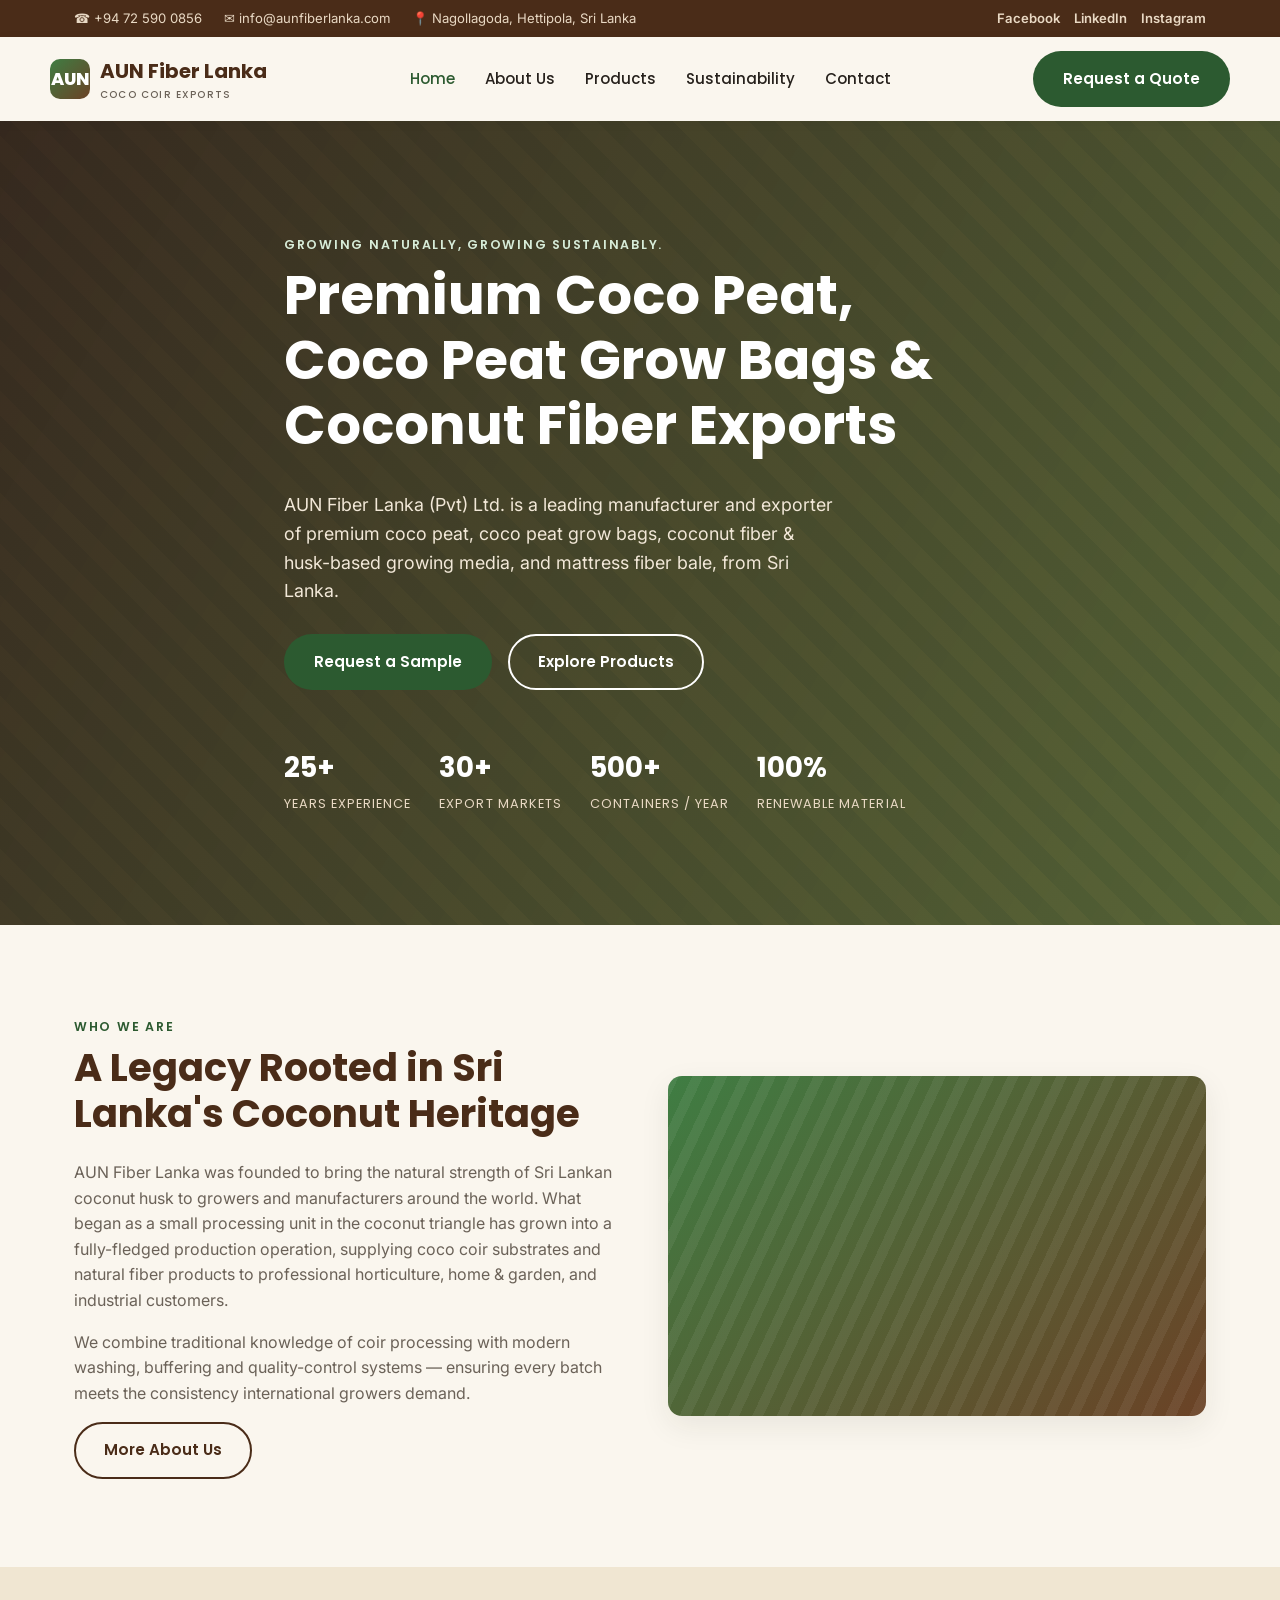
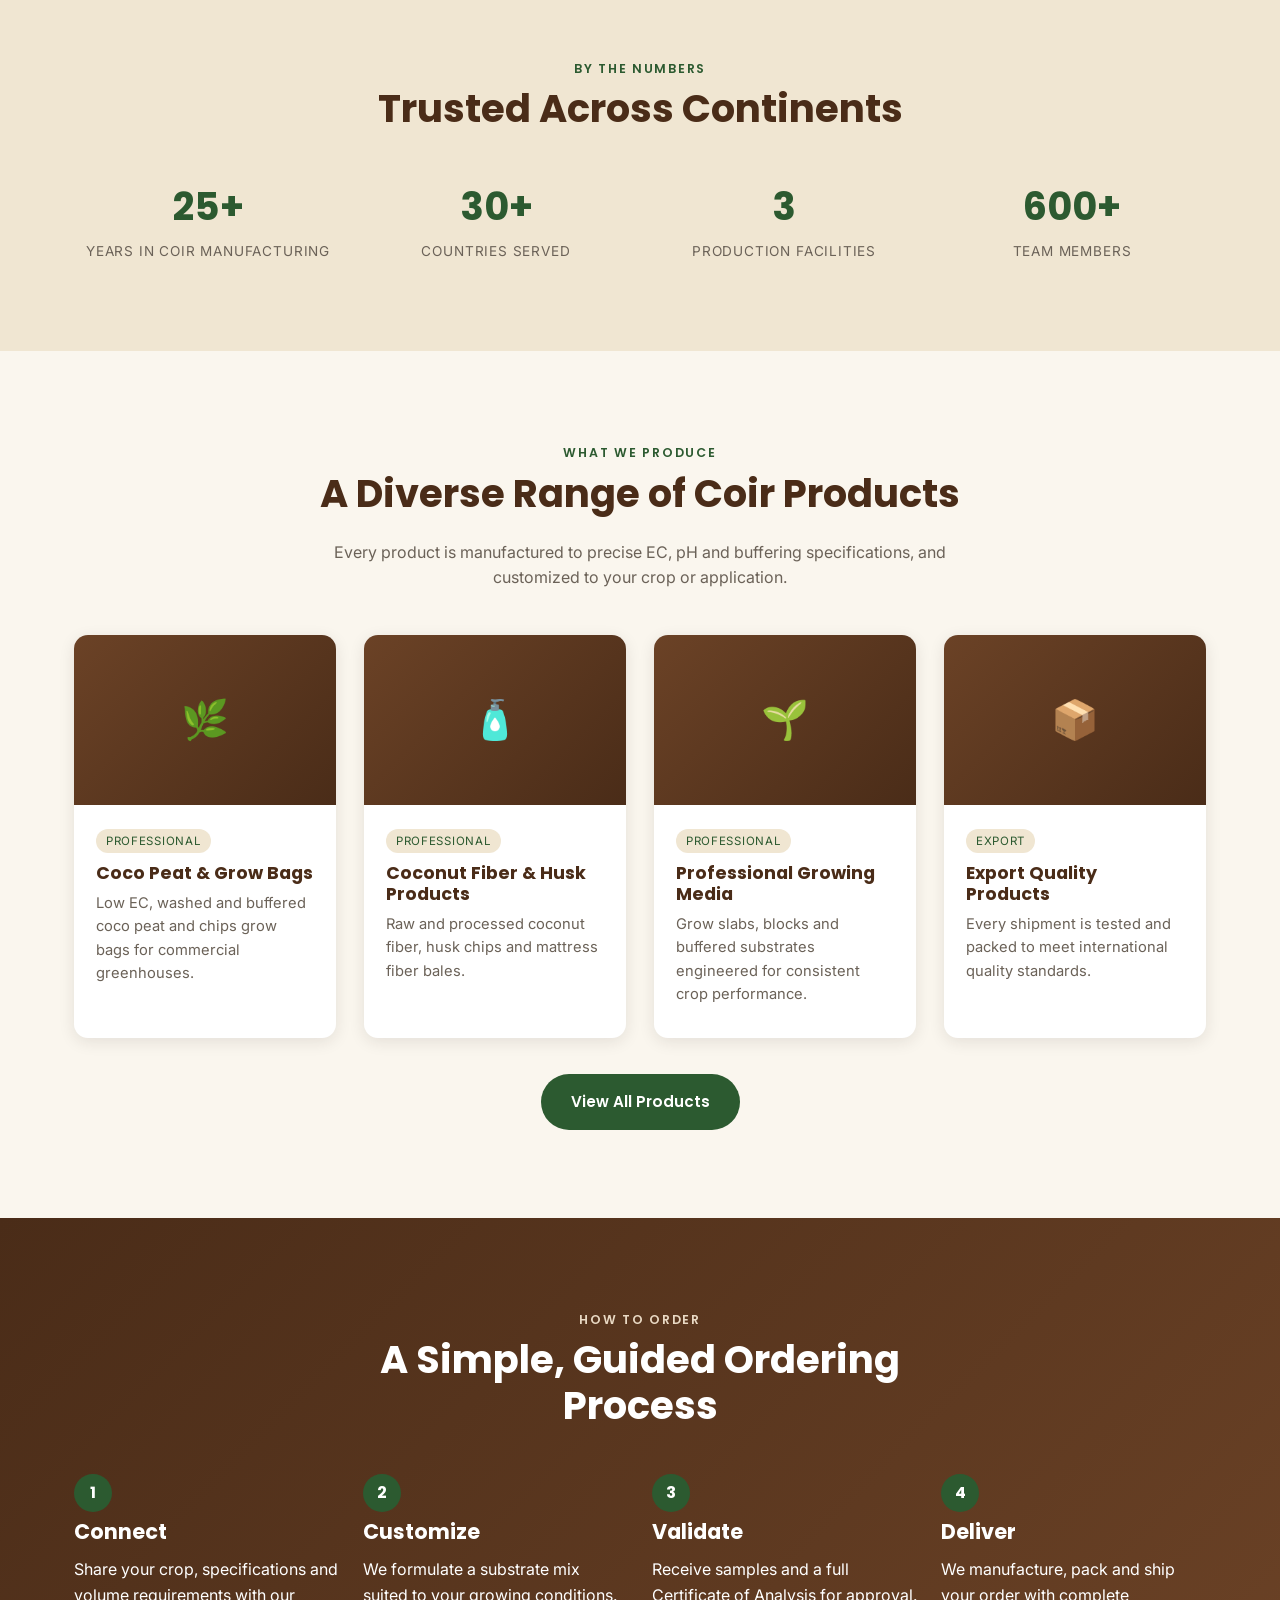
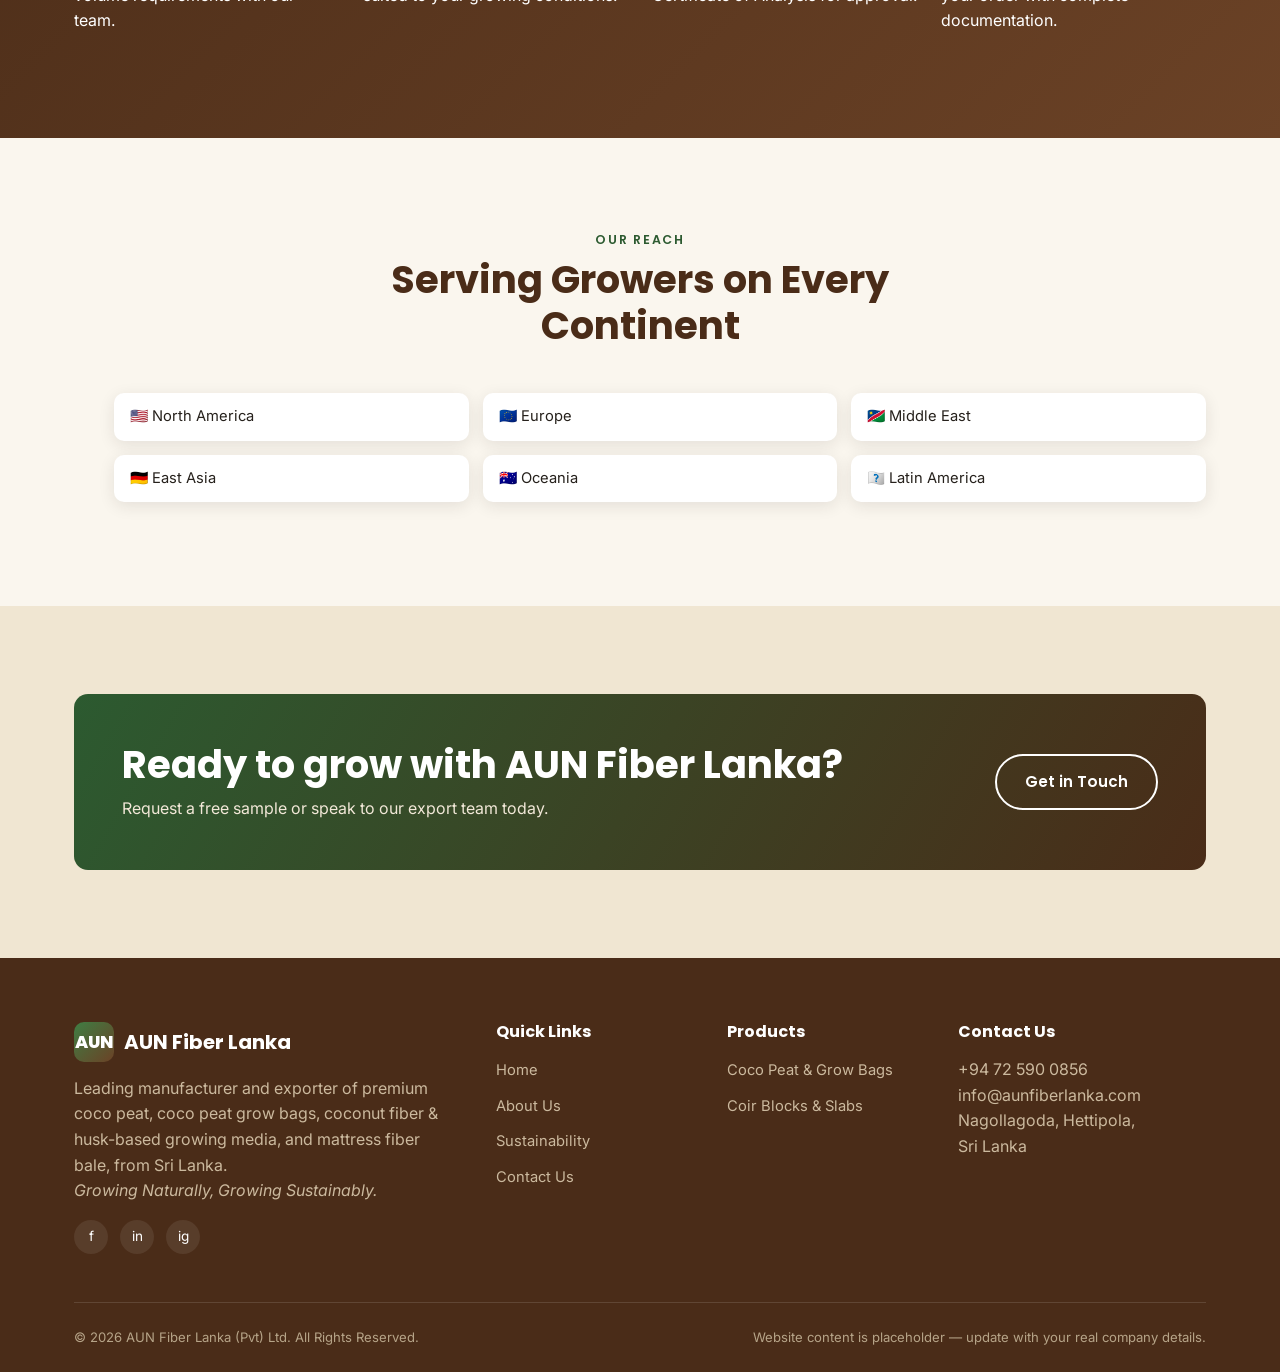
==== index.html @ ffc7bcdb "1st" ====
<!DOCTYPE html>
<html lang="en">
<head>
<meta charset="UTF-8">
<meta name="viewport" content="width=device-width, initial-scale=1.0">
<title>AUN Fiber Lanka | Sri Lanka's Coco Coir &amp; Fiber Exporter</title>
<meta name="description" content="AUN Fiber Lanka manufactures and exports premium coco coir substrates, coco peat, grow bags and coir fiber products from Sri Lanka's coconut triangle to growers worldwide.">
<link rel="preconnect" href="https://fonts.googleapis.com">
<link href="https://fonts.googleapis.com/css2?family=Poppins:wght@500;600;700;800&family=Inter:wght@400;500;600&display=swap" rel="stylesheet">
<link rel="stylesheet" href="css/style.css">
</head>
<body>

<div class="topbar">
  <div class="container">
    <div class="topbar-contacts">
      <span>&#9742; +94 72 590 0856</span>
      <span>&#9993; info@aunfiberlanka.com</span>
      <span>&#128205; Nagollagoda, Hettipola, Sri Lanka</span>
    </div>
    <div class="topbar-social">
      <a href="#">Facebook</a>
      <a href="#">LinkedIn</a>
      <a href="#">Instagram</a>
    </div>
  </div>
</div>

<header class="site-header">
  <div class="container nav">
    <a href="index.html" class="brand">
      <span class="brand-mark">AUN</span>
      <span>AUN Fiber Lanka<br><small>Coco Coir Exports</small></span>
    </a>
    <nav>
      <ul class="nav-links">
        <li><a href="index.html" class="active">Home</a></li>
        <li><a href="about.html">About Us</a></li>
        <li><a href="products.html">Products</a></li>
        <li><a href="sustainability.html">Sustainability</a></li>
        <li><a href="contact.html">Contact</a></li>
      </ul>
    </nav>
    <div class="nav-cta">
      <a href="contact.html" class="btn btn-primary">Request a Quote</a>
    </div>
    <button class="nav-toggle" aria-label="Toggle menu"><span></span><span></span><span></span></button>
  </div>
</header>

<section class="hero">
  <div class="container">
    <span class="eyebrow" style="color:#d7ecd8;">Growing Naturally, Growing Sustainably.</span>
    <h1>Premium Coco Peat, Coco Peat Grow Bags &amp; Coconut Fiber Exports</h1>
    <p class="lead">AUN Fiber Lanka (Pvt) Ltd. is a leading manufacturer and exporter of premium coco peat, coco peat grow bags, coconut fiber &amp; husk-based growing media, and mattress fiber bale, from Sri Lanka.</p>
    <div class="hero-actions">
      <a href="contact.html" class="btn btn-primary">Request a Sample</a>
      <a href="products.html" class="btn btn-outline">Explore Products</a>
    </div>
    <div class="hero-badges">
      <div class="hero-badge"><b>25+</b><span>Years Experience</span></div>
      <div class="hero-badge"><b>30+</b><span>Export Markets</span></div>
      <div class="hero-badge"><b>500+</b><span>Containers / Year</span></div>
      <div class="hero-badge"><b>100%</b><span>Renewable Material</span></div>
    </div>
  </div>
</section>

<section class="section">
  <div class="container split">
    <div>
      <span class="eyebrow">Who We Are</span>
      <h2>A Legacy Rooted in Sri Lanka's Coconut Heritage</h2>
      <p>AUN Fiber Lanka was founded to bring the natural strength of Sri Lankan coconut husk to growers and manufacturers around the world. What began as a small processing unit in the coconut triangle has grown into a fully-fledged production operation, supplying coco coir substrates and natural fiber products to professional horticulture, home &amp; garden, and industrial customers.</p>
      <p>We combine traditional knowledge of coir processing with modern washing, buffering and quality-control systems &mdash; ensuring every batch meets the consistency international growers demand.</p>
      <a href="about.html" class="btn btn-outline-dark">More About Us</a>
    </div>
    <div class="media-block" aria-hidden="true"></div>
  </div>
</section>

<section class="section section--sand">
  <div class="container">
    <div class="section-head center">
      <span class="eyebrow">By The Numbers</span>
      <h2>Trusted Across Continents</h2>
    </div>
    <div class="stat-strip">
      <div class="stat"><b>25+</b><span>Years in Coir Manufacturing</span></div>
      <div class="stat"><b>30+</b><span>Countries Served</span></div>
      <div class="stat"><b>3</b><span>Production Facilities</span></div>
      <div class="stat"><b>600+</b><span>Team Members</span></div>
    </div>
  </div>
</section>

<section class="section">
  <div class="container">
    <div class="section-head center">
      <span class="eyebrow">What We Produce</span>
      <h2>A Diverse Range of Coir Products</h2>
      <p>Every product is manufactured to precise EC, pH and buffering specifications, and customized to your crop or application.</p>
    </div>
    <div class="grid grid-4">
      <div class="product-card">
        <div class="product-thumb">&#127807;</div>
        <div class="body">
          <span class="tag">Professional</span>
          <h3>Coco Peat &amp; Grow Bags</h3>
          <p>Low EC, washed and buffered coco peat and chips grow bags for commercial greenhouses.</p>
        </div>
      </div>
      <div class="product-card">
        <div class="product-thumb">&#129524;</div>
        <div class="body">
          <span class="tag">Professional</span>
          <h3>Coconut Fiber &amp; Husk Products</h3>
          <p>Raw and processed coconut fiber, husk chips and mattress fiber bales.</p>
        </div>
      </div>
      <div class="product-card">
        <div class="product-thumb">&#127793;</div>
        <div class="body">
          <span class="tag">Professional</span>
          <h3>Professional Growing Media</h3>
          <p>Grow slabs, blocks and buffered substrates engineered for consistent crop performance.</p>
        </div>
      </div>
      <div class="product-card">
        <div class="product-thumb">&#128230;</div>
        <div class="body">
          <span class="tag">Export</span>
          <h3>Export Quality Products</h3>
          <p>Every shipment is tested and packed to meet international quality standards.</p>
        </div>
      </div>
    </div>
    <div style="text-align:center; margin-top:36px;">
      <a href="products.html" class="btn btn-primary">View All Products</a>
    </div>
  </div>
</section>

<section class="section section--dark">
  <div class="container">
    <div class="section-head center">
      <span class="eyebrow">How To Order</span>
      <h2>A Simple, Guided Ordering Process</h2>
    </div>
    <div class="steps">
      <div class="step">
        <h3>Connect</h3>
        <p>Share your crop, specifications and volume requirements with our team.</p>
      </div>
      <div class="step">
        <h3>Customize</h3>
        <p>We formulate a substrate mix suited to your growing conditions.</p>
      </div>
      <div class="step">
        <h3>Validate</h3>
        <p>Receive samples and a full Certificate of Analysis for approval.</p>
      </div>
      <div class="step">
        <h3>Deliver</h3>
        <p>We manufacture, pack and ship your order with complete documentation.</p>
      </div>
    </div>
  </div>
</section>

<section class="section">
  <div class="container">
    <div class="section-head center">
      <span class="eyebrow">Our Reach</span>
      <h2>Serving Growers on Every Continent</h2>
    </div>
    <ul class="map-list">
      <li>&#127482;&#127480; North America</li>
      <li>&#127466;&#127482; Europe</li>
      <li>&#127475;&#127462; Middle East</li>
      <li>&#127465;&#127466; East Asia</li>
      <li>&#127462;&#127482; Oceania</li>
      <li>&#127475;&#127469; Latin America</li>
    </ul>
  </div>
</section>

<section class="section section--sand">
  <div class="container">
    <div class="cta-band">
      <div>
        <h2>Ready to grow with AUN Fiber Lanka?</h2>
        <p>Request a free sample or speak to our export team today.</p>
      </div>
      <a href="contact.html" class="btn btn-outline">Get in Touch</a>
    </div>
  </div>
</section>

<footer class="site-footer">
  <div class="container">
    <div class="footer-grid">
      <div>
        <div class="brand" style="color:white; margin-bottom:14px;">
          <span class="brand-mark">AUN</span>
          <span>AUN Fiber Lanka</span>
        </div>
        <p>Leading manufacturer and exporter of premium coco peat, coco peat grow bags, coconut fiber &amp; husk-based growing media, and mattress fiber bale, from Sri Lanka. <br><em>Growing Naturally, Growing Sustainably.</em></p>
        <div class="footer-social">
          <a href="#">f</a><a href="#">in</a><a href="#">ig</a>
        </div>
      </div>
      <div>
        <h4>Quick Links</h4>
        <ul>
          <li><a href="index.html">Home</a></li>
          <li><a href="about.html">About Us</a></li>
          <li><a href="sustainability.html">Sustainability</a></li>
          <li><a href="contact.html">Contact Us</a></li>
        </ul>
      </div>
      <div>
        <h4>Products</h4>
        <ul>
          <li><a href="products.html">Coco Peat &amp; Grow Bags</a></li>
          <li><a href="products.html">Coir Blocks &amp; Slabs</a></li>
        </ul>
      </div>
      <div>
        <h4>Contact Us</h4>
        <p>+94 72 590 0856<br>info@aunfiberlanka.com<br>Nagollagoda, Hettipola,<br>Sri Lanka</p>
      </div>
    </div>
    <div class="footer-bottom">
      <span>&copy; <span id="year"></span> AUN Fiber Lanka (Pvt) Ltd. All Rights Reserved.</span>
      <span>Website content is placeholder &mdash; update with your real company details.</span>
    </div>
  </div>
</footer>

<script src="js/main.js"></script>
</body>
</html>
---- css/style.css ----
/* ==========================================================================
   Fiber Lanka — global styles
   ========================================================================== */

:root {
  --color-coir: #6b4226;
  --color-coir-dark: #4a2c18;
  --color-leaf: #3f7d43;
  --color-leaf-dark: #2c5a30;
  --color-cream: #faf6ee;
  --color-sand: #f0e6d2;
  --color-ink: #26211c;
  --color-muted: #6b6258;
  --color-white: #ffffff;
  --shadow-soft: 0 10px 30px rgba(38, 33, 28, 0.08);
  --shadow-card: 0 4px 16px rgba(38, 33, 28, 0.10);
  --radius: 14px;
  --max-width: 1180px;
  --font-head: "Poppins", "Segoe UI", sans-serif;
  --font-body: "Inter", "Segoe UI", sans-serif;
}

* { box-sizing: border-box; }
html { scroll-behavior: smooth; }

body {
  margin: 0;
  font-family: var(--font-body);
  color: var(--color-ink);
  background: var(--color-cream);
  line-height: 1.6;
  -webkit-font-smoothing: antialiased;
}

img { max-width: 100%; display: block; }

h1, h2, h3, h4 {
  font-family: var(--font-head);
  color: var(--color-coir-dark);
  line-height: 1.2;
  margin: 0 0 0.6em;
}

h1 { font-size: clamp(2.2rem, 4.5vw, 3.4rem); }
h2 { font-size: clamp(1.7rem, 3vw, 2.4rem); }
h3 { font-size: 1.3rem; }

p { margin: 0 0 1em; color: var(--color-muted); }

a { color: var(--color-leaf-dark); text-decoration: none; }
a:hover { color: var(--color-leaf); }

.container {
  max-width: var(--max-width);
  margin: 0 auto;
  padding: 0 24px;
}

.section {
  padding: 88px 0;
}
.section--tight { padding: 56px 0; }
.section--sand { background: var(--color-sand); }
.section--dark {
  background: linear-gradient(135deg, var(--color-coir-dark), var(--color-coir));
  color: var(--color-white);
}
.section--dark h2, .section--dark h3, .section--dark p { color: var(--color-white); }
.section--dark .eyebrow { color: #e9d9c4; }

.eyebrow {
  display: inline-block;
  font-family: var(--font-head);
  font-size: 0.78rem;
  font-weight: 600;
  letter-spacing: 0.14em;
  text-transform: uppercase;
  color: var(--color-leaf-dark);
  margin-bottom: 0.6em;
}

.section-head {
  max-width: 680px;
  margin: 0 0 44px;
}
.section-head.center { margin-left: auto; margin-right: auto; text-align: center; }

/* ---------- Buttons ---------- */
.btn {
  display: inline-flex;
  align-items: center;
  gap: 8px;
  padding: 14px 28px;
  border-radius: 999px;
  font-family: var(--font-head);
  font-weight: 600;
  font-size: 0.95rem;
  border: 2px solid transparent;
  cursor: pointer;
  transition: transform 0.15s ease, box-shadow 0.15s ease, background 0.15s ease, color 0.15s ease;
}
.btn-primary { background: var(--color-leaf-dark); color: var(--color-white); }
.btn-primary:hover { background: var(--color-leaf); transform: translateY(-2px); box-shadow: var(--shadow-card); }
.btn-outline { border-color: var(--color-white); color: var(--color-white); }
.btn-outline:hover { background: var(--color-white); color: var(--color-coir-dark); }
.btn-outline-dark { border-color: var(--color-coir-dark); color: var(--color-coir-dark); }
.btn-outline-dark:hover { background: var(--color-coir-dark); color: var(--color-white); }

/* ---------- Header ---------- */
.topbar {
  background: var(--color-coir-dark);
  color: #e9d9c4;
  font-size: 0.82rem;
}
.topbar .container {
  display: flex;
  justify-content: space-between;
  align-items: center;
  padding-top: 8px;
  padding-bottom: 8px;
  gap: 16px;
  flex-wrap: wrap;
}
.topbar a { color: #e9d9c4; }
.topbar-contacts { display: flex; gap: 22px; flex-wrap: wrap; }
.topbar-social { display: flex; gap: 14px; }
.topbar-social a { font-weight: 600; }

.site-header {
  position: sticky;
  top: 0;
  z-index: 50;
  background: rgba(250, 246, 238, 0.96);
  backdrop-filter: blur(6px);
  box-shadow: 0 2px 10px rgba(38,33,28,0.06);
}
.nav {
  display: flex;
  align-items: center;
  justify-content: space-between;
  padding: 14px 0;
}
.brand {
  display: flex;
  align-items: center;
  gap: 10px;
  font-family: var(--font-head);
  font-weight: 700;
  font-size: 1.25rem;
  color: var(--color-coir-dark);
}
.brand-mark {
  width: 40px; height: 40px;
  border-radius: 10px;
  background: linear-gradient(135deg, var(--color-leaf), var(--color-coir));
  display: flex; align-items: center; justify-content: center;
  color: white; font-weight: 800; font-size: 1.1rem;
}
.brand small { display: block; font-weight: 500; font-size: 0.62rem; letter-spacing: 0.12em; color: var(--color-muted); text-transform: uppercase; }

.nav-links {
  display: flex;
  gap: 30px;
  list-style: none;
  margin: 0; padding: 0;
  font-family: var(--font-head);
  font-weight: 500;
  font-size: 0.94rem;
}
.nav-links a { color: var(--color-ink); }
.nav-links a.active, .nav-links a:hover { color: var(--color-leaf-dark); }

.nav-cta { display: flex; align-items: center; gap: 18px; }

.nav-toggle {
  display: none;
  flex-direction: column;
  gap: 5px;
  background: none;
  border: none;
  cursor: pointer;
  padding: 6px;
}
.nav-toggle span { width: 26px; height: 2px; background: var(--color-coir-dark); border-radius: 2px; }

/* ---------- Hero ---------- */
.hero {
  position: relative;
  background:
    linear-gradient(120deg, rgba(38,33,28,0.78), rgba(63,125,67,0.55)),
    repeating-linear-gradient(45deg, #7a4c2a 0 18px, #6b4226 18px 36px);
  color: var(--color-white);
  overflow: hidden;
}
.hero .container {
  padding-top: 110px;
  padding-bottom: 110px;
  max-width: 760px;
}
.hero h1 { color: var(--color-white); }
.hero p.lead { color: #f2e8d8; font-size: 1.12rem; max-width: 560px; }
.hero-actions { display: flex; gap: 16px; margin-top: 28px; flex-wrap: wrap; }
.hero-badges {
  display: flex; gap: 28px; margin-top: 56px; flex-wrap: wrap;
}
.hero-badge { font-family: var(--font-head); }
.hero-badge b { display: block; font-size: 1.7rem; color: var(--color-white); }
.hero-badge span { font-size: 0.8rem; color: #e9d9c4; text-transform: uppercase; letter-spacing: 0.08em; }

.page-hero {
  background: linear-gradient(120deg, var(--color-coir-dark), var(--color-leaf-dark));
  color: var(--color-white);
  padding: 72px 0 56px;
}
.page-hero h1 { color: var(--color-white); margin-bottom: 0.3em; }
.breadcrumb { font-size: 0.85rem; color: #e9d9c4; }
.breadcrumb a { color: #e9d9c4; }

/* ---------- Cards / grids ---------- */
.grid { display: grid; gap: 28px; }
.grid-2 { grid-template-columns: repeat(2, 1fr); }
.grid-3 { grid-template-columns: repeat(3, 1fr); }
.grid-4 { grid-template-columns: repeat(4, 1fr); }

.card {
  background: var(--color-white);
  border-radius: var(--radius);
  padding: 30px;
  box-shadow: var(--shadow-card);
  height: 100%;
}
.card .icon {
  width: 52px; height: 52px;
  border-radius: 12px;
  background: var(--color-sand);
  display: flex; align-items: center; justify-content: center;
  font-size: 1.5rem;
  margin-bottom: 18px;
}

.stat-strip {
  display: grid;
  grid-template-columns: repeat(4, 1fr);
  gap: 20px;
  text-align: center;
}
.stat-strip .stat b {
  display: block;
  font-family: var(--font-head);
  font-size: 2.4rem;
  color: var(--color-leaf-dark);
}
.stat-strip .stat span { font-size: 0.85rem; color: var(--color-muted); text-transform: uppercase; letter-spacing: 0.06em; }

.split {
  display: grid;
  grid-template-columns: 1fr 1fr;
  gap: 56px;
  align-items: center;
}

.media-block {
  border-radius: var(--radius);
  min-height: 340px;
  background: linear-gradient(135deg, var(--color-leaf) 0%, var(--color-coir) 100%);
  box-shadow: var(--shadow-soft);
  position: relative;
  overflow: hidden;
}
.media-block::after {
  content: "";
  position: absolute; inset: 0;
  background: repeating-linear-gradient(115deg, rgba(255,255,255,0.06) 0 10px, transparent 10px 22px);
}

.product-card {
  background: var(--color-white);
  border-radius: var(--radius);
  overflow: hidden;
  box-shadow: var(--shadow-card);
  transition: transform 0.18s ease, box-shadow 0.18s ease;
}
.product-card:hover { transform: translateY(-6px); box-shadow: var(--shadow-soft); }
.product-thumb {
  height: 170px;
  display: flex; align-items: center; justify-content: center;
  font-size: 2.4rem;
  color: white;
  background: linear-gradient(135deg, var(--color-coir), var(--color-coir-dark));
}
.product-card .body { padding: 22px; }
.product-card h3 { margin-bottom: 0.4em; font-size: 1.1rem; }
.product-card p { font-size: 0.92rem; margin-bottom: 0.6em; }
.product-card .tag {
  display: inline-block;
  font-size: 0.72rem;
  text-transform: uppercase;
  letter-spacing: 0.06em;
  color: var(--color-leaf-dark);
  background: var(--color-sand);
  padding: 3px 10px;
  border-radius: 999px;
  margin-bottom: 10px;
}

.steps { display: grid; grid-template-columns: repeat(4, 1fr); gap: 24px; counter-reset: step; }
.step { position: relative; padding-top: 46px; }
.step::before {
  counter-increment: step;
  content: counter(step);
  position: absolute; top: 0; left: 0;
  width: 38px; height: 38px;
  border-radius: 50%;
  background: var(--color-leaf-dark);
  color: white;
  display: flex; align-items: center; justify-content: center;
  font-family: var(--font-head); font-weight: 700;
}

.timeline { border-left: 3px solid var(--color-sand); padding-left: 28px; display: flex; flex-direction: column; gap: 30px; }
.timeline-item { position: relative; }
.timeline-item::before {
  content: "";
  position: absolute; left: -35px; top: 4px;
  width: 14px; height: 14px; border-radius: 50%;
  background: var(--color-leaf-dark);
  border: 3px solid var(--color-cream);
}
.timeline-item b { color: var(--color-coir-dark); font-family: var(--font-head); }

.quote-block {
  background: var(--color-sand);
  border-radius: var(--radius);
  padding: 34px;
  font-size: 1.05rem;
  font-style: italic;
  color: var(--color-coir-dark);
  position: relative;
}

.logo-strip {
  display: flex; gap: 40px; align-items: center; flex-wrap: wrap; justify-content: center;
  opacity: 0.75;
}
.logo-strip span {
  font-family: var(--font-head); font-weight: 700; letter-spacing: 0.04em;
  color: var(--color-muted); font-size: 1rem;
}

.map-list { display: grid; grid-template-columns: repeat(3, 1fr); gap: 14px; }
.map-list li { list-style: none; background: var(--color-white); border-radius: 10px; padding: 12px 16px; font-size: 0.92rem; box-shadow: var(--shadow-card); }

/* ---------- Forms ---------- */
.form-grid { display: grid; grid-template-columns: 1fr 1fr; gap: 18px; }
.form-grid .full { grid-column: 1 / -1; }
label { display: block; font-family: var(--font-head); font-size: 0.85rem; font-weight: 600; margin-bottom: 6px; color: var(--color-coir-dark); }
input, select, textarea {
  width: 100%;
  padding: 13px 16px;
  border: 1.5px solid #e0d5c0;
  border-radius: 10px;
  font-family: var(--font-body);
  font-size: 0.95rem;
  background: var(--color-white);
  color: var(--color-ink);
}
input:focus, select:focus, textarea:focus { outline: none; border-color: var(--color-leaf); }
textarea { resize: vertical; min-height: 130px; }

.contact-info-card { background: var(--color-white); border-radius: var(--radius); padding: 30px; box-shadow: var(--shadow-card); }
.contact-info-card ul { list-style: none; margin: 0; padding: 0; display: flex; flex-direction: column; gap: 18px; }
.contact-info-card li { display: flex; gap: 14px; align-items: flex-start; }
.contact-info-card .icon { flex-shrink: 0; width: 42px; height: 42px; border-radius: 10px; background: var(--color-sand); display: flex; align-items: center; justify-content: center; }

.form-note { font-size: 0.82rem; color: var(--color-muted); margin-top: 10px; }
.form-success {
  display: none;
  background: #e5f2e6;
  border: 1.5px solid var(--color-leaf);
  color: var(--color-leaf-dark);
  padding: 14px 18px;
  border-radius: 10px;
  font-size: 0.92rem;
  margin-bottom: 18px;
}
.form-success.show { display: block; }

/* ---------- CTA band ---------- */
.cta-band {
  background: linear-gradient(120deg, var(--color-leaf-dark), var(--color-coir-dark));
  color: white;
  border-radius: var(--radius);
  padding: 48px;
  display: flex;
  align-items: center;
  justify-content: space-between;
  gap: 30px;
  flex-wrap: wrap;
}
.cta-band h2 { color: white; margin-bottom: 0.2em; }
.cta-band p { color: #f2e8d8; margin: 0; }

/* ---------- Footer ---------- */
.site-footer { background: var(--color-coir-dark); color: #e9d9c4; padding: 64px 0 24px; }
.footer-grid { display: grid; grid-template-columns: 2fr 1fr 1fr 1.3fr; gap: 40px; }
.footer-grid h4 { color: white; font-size: 1rem; margin-bottom: 1em; }
.footer-grid p { color: #cbb99e; }
.footer-grid ul { list-style: none; margin: 0; padding: 0; display: flex; flex-direction: column; gap: 10px; }
.footer-grid a { color: #cbb99e; font-size: 0.92rem; }
.footer-grid a:hover { color: white; }
.footer-bottom {
  margin-top: 48px;
  padding-top: 24px;
  border-top: 1px solid rgba(255,255,255,0.12);
  display: flex; justify-content: space-between; flex-wrap: wrap; gap: 10px;
  font-size: 0.82rem; color: #b6a488;
}
.footer-social { display: flex; gap: 12px; }
.footer-social a {
  width: 34px; height: 34px; border-radius: 50%;
  background: rgba(255,255,255,0.08);
  display: flex; align-items: center; justify-content: center;
  color: white; font-size: 0.85rem;
}
.footer-social a:hover { background: var(--color-leaf); }

/* ---------- Responsive ---------- */
@media (max-width: 980px) {
  .grid-4 { grid-template-columns: repeat(2, 1fr); }
  .grid-3 { grid-template-columns: repeat(2, 1fr); }
  .split { grid-template-columns: 1fr; }
  .stat-strip { grid-template-columns: repeat(2, 1fr); }
  .steps { grid-template-columns: repeat(2, 1fr); }
  .footer-grid { grid-template-columns: 1fr 1fr; }
  .map-list { grid-template-columns: repeat(2, 1fr); }
}

@media (max-width: 760px) {
  .topbar-contacts { gap: 12px; }
  .nav-links, .nav-cta .btn { display: none; }
  .nav-toggle { display: flex; }
  .site-header.open .nav-links {
    display: flex;
    flex-direction: column;
    position: absolute;
    top: 100%; left: 0; right: 0;
    background: var(--color-cream);
    padding: 20px 24px;
    box-shadow: var(--shadow-soft);
    gap: 16px;
  }
  .grid-2, .grid-3, .grid-4 { grid-template-columns: 1fr; }
  .steps { grid-template-columns: 1fr; }
  .form-grid { grid-template-columns: 1fr; }
  .cta-band { flex-direction: column; align-items: flex-start; }
  .footer-grid { grid-template-columns: 1fr; }
  .map-list { grid-template-columns: 1fr; }
  .section { padding: 60px 0; }
}
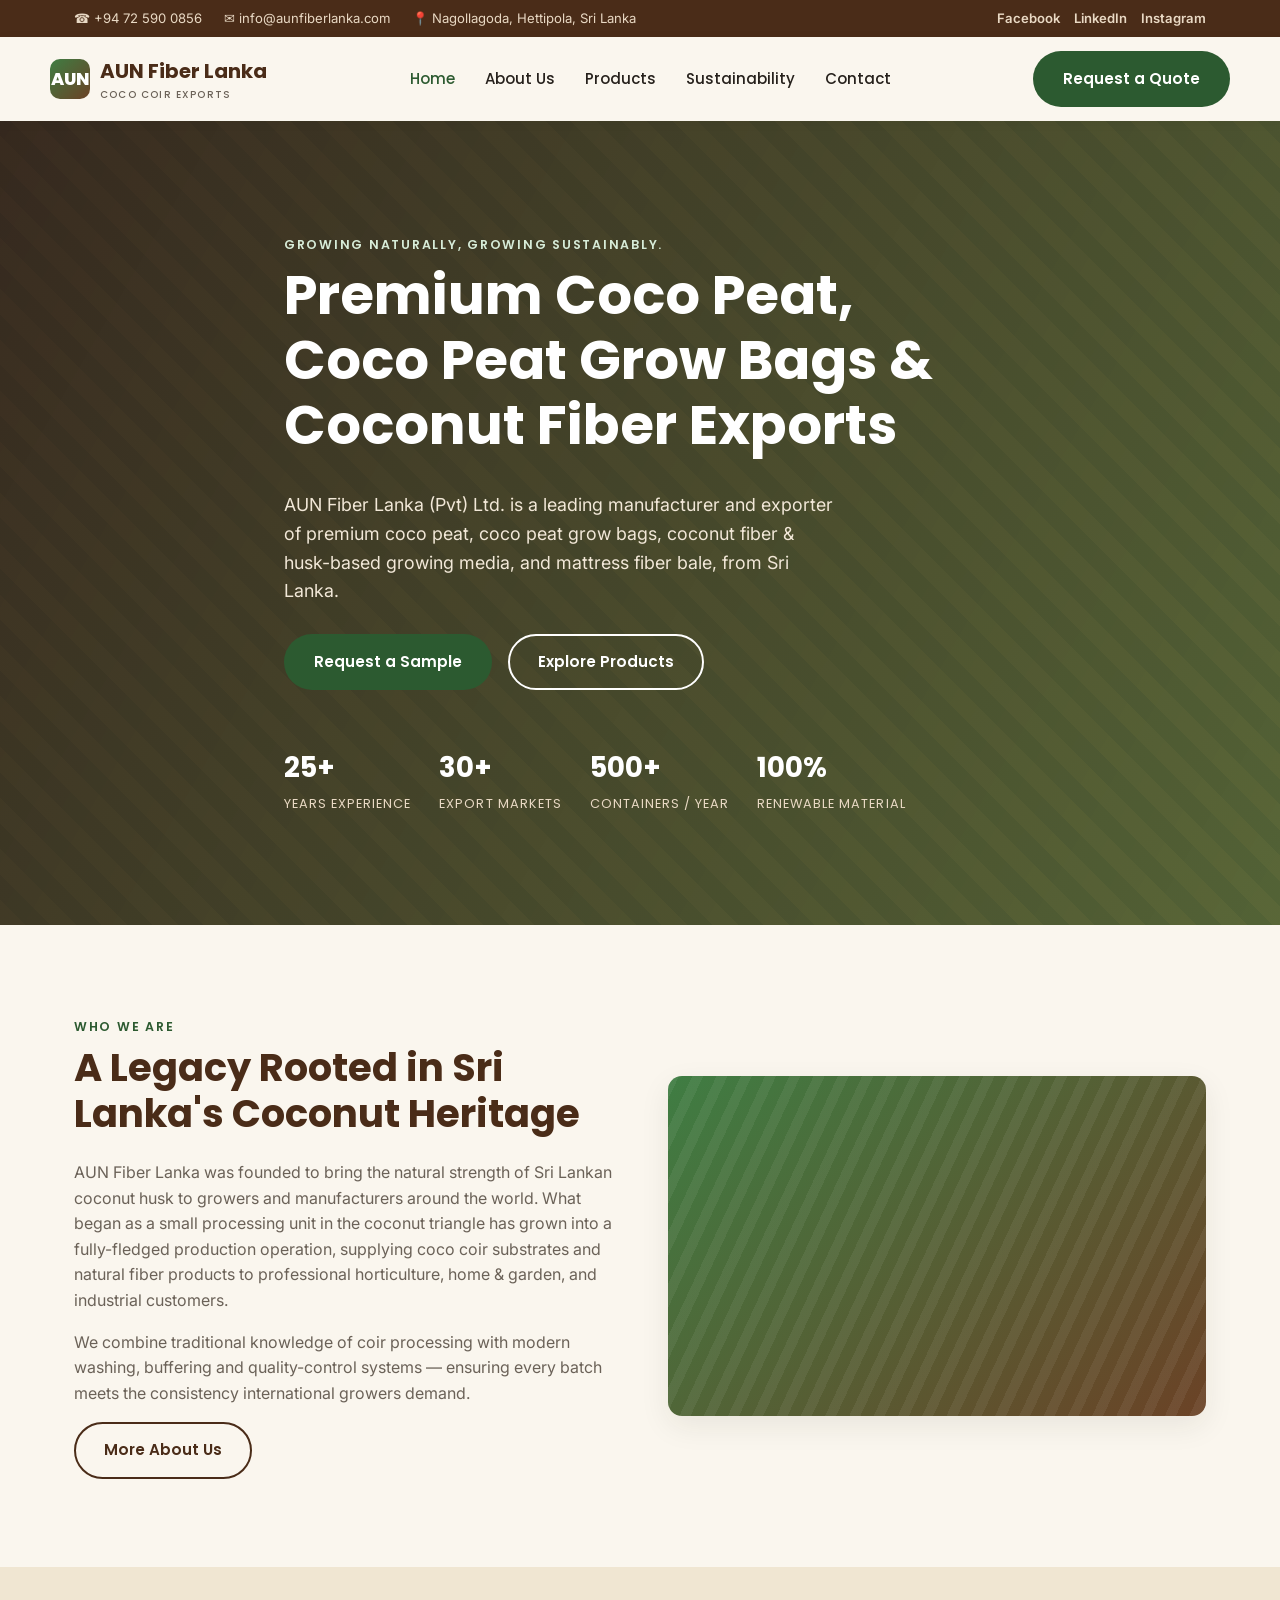
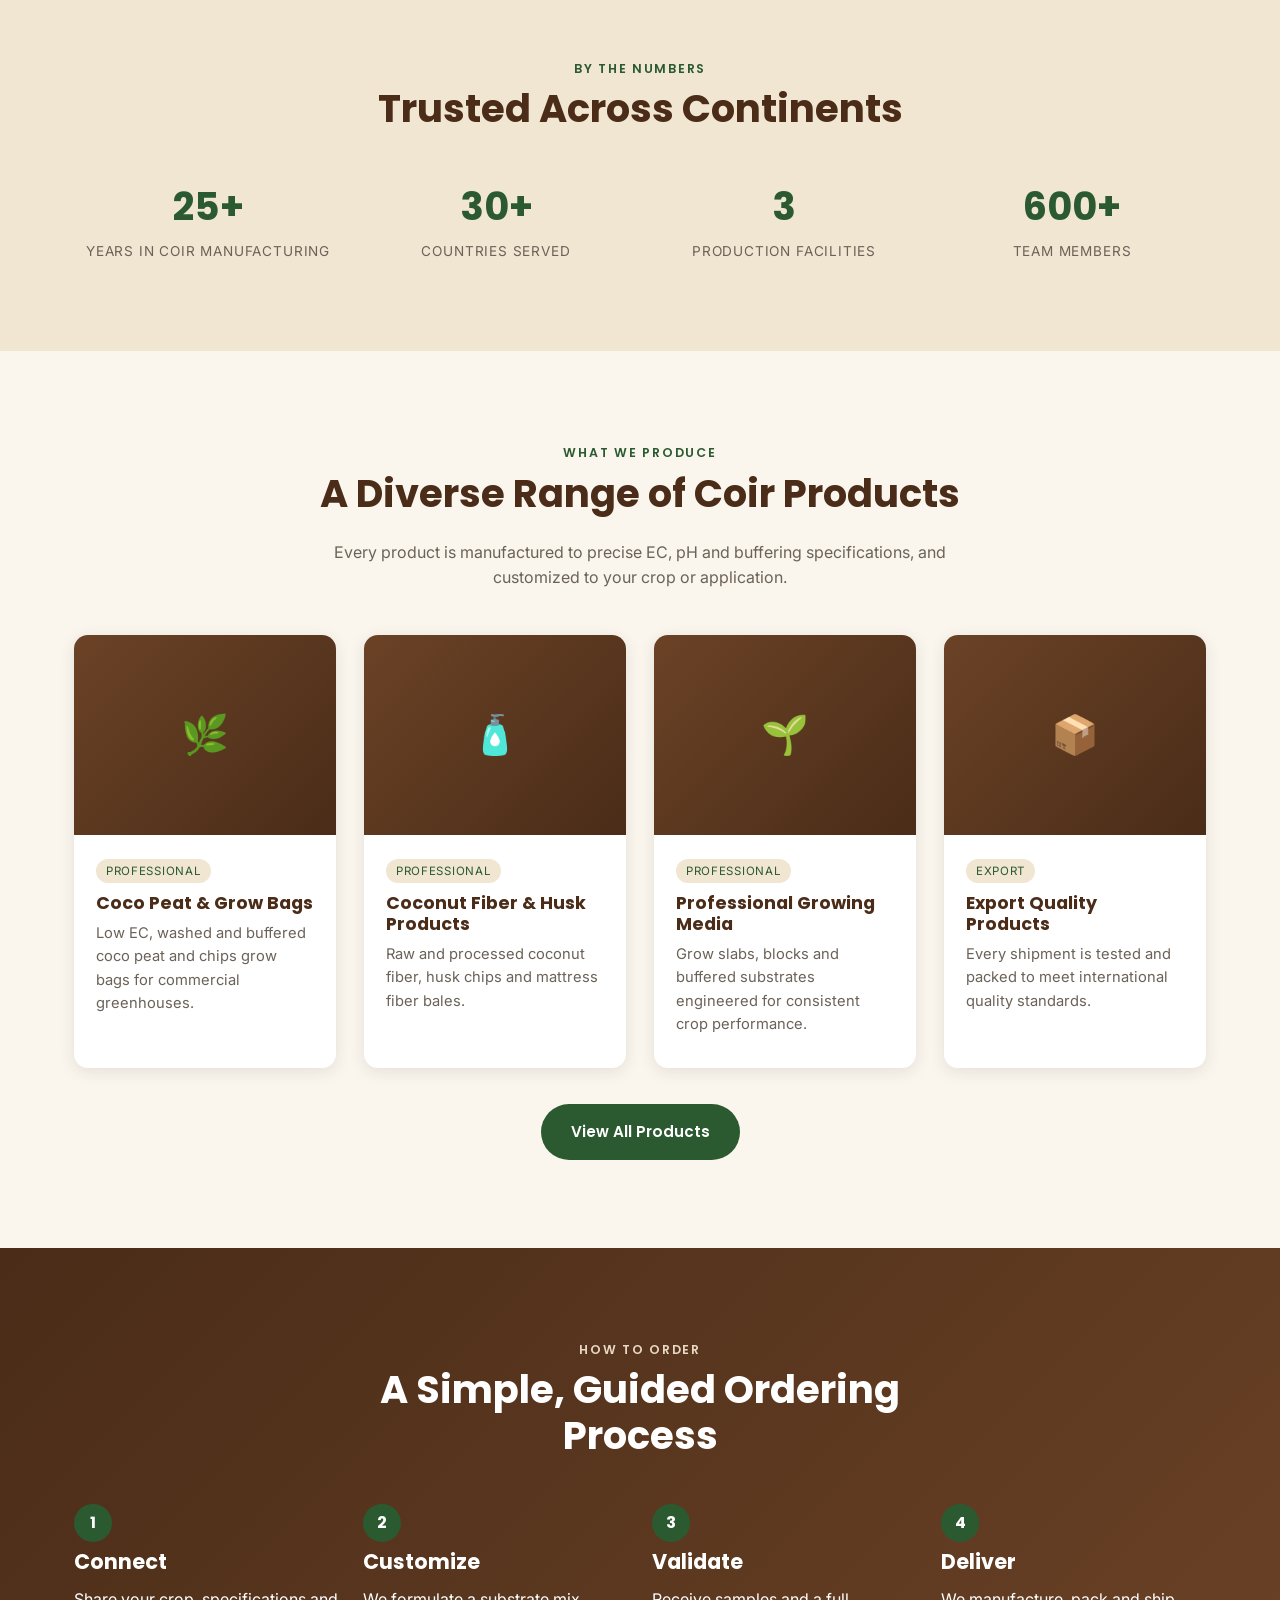
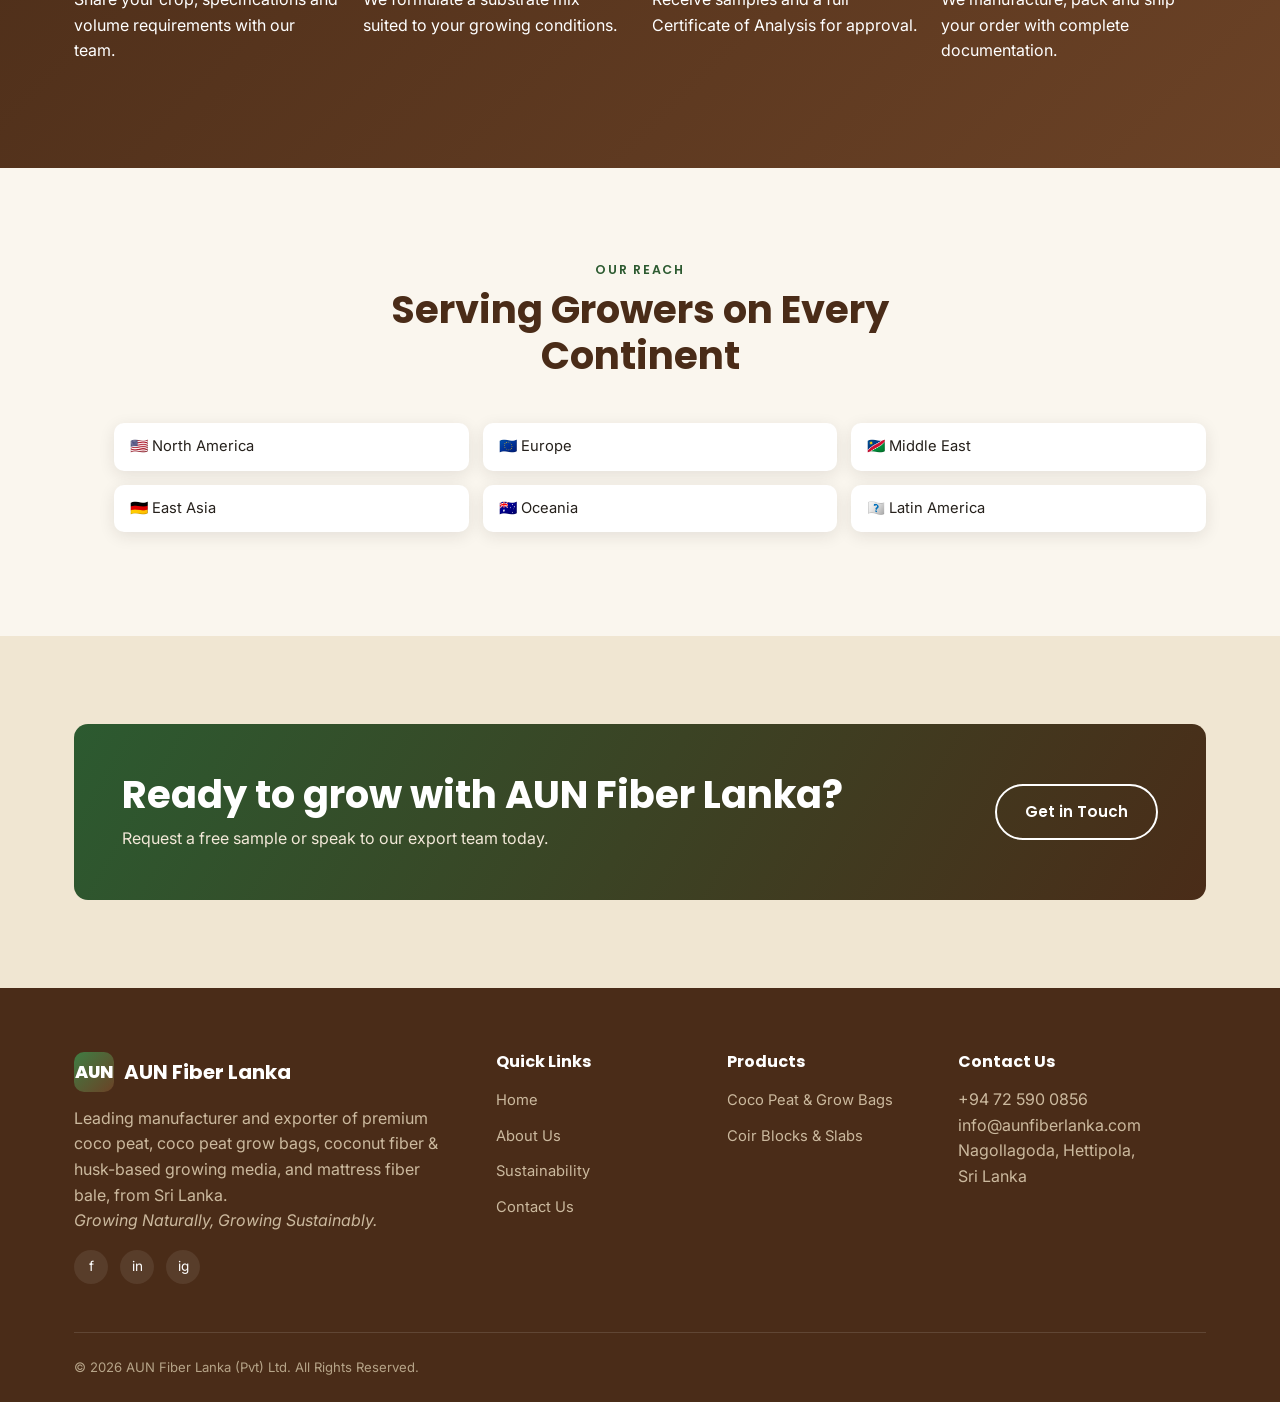
==== commit f10fa89e: "Remove placeholder content from footerh Removed placeholder text from footer." ====
--- a/index.html
+++ b/index.html
@@ -233,7 +233,6 @@
     </div>
     <div class="footer-bottom">
       <span>&copy; <span id="year"></span> AUN Fiber Lanka (Pvt) Ltd. All Rights Reserved.</span>
-      <span>Website content is placeholder &mdash; update with your real company details.</span>
     </div>
   </div>
 </footer>
--- a/css/style.css
+++ b/css/style.css
@@ -282,11 +282,18 @@
 }
 .product-card:hover { transform: translateY(-6px); box-shadow: var(--shadow-soft); }
 .product-thumb {
-  height: 170px;
+  height: 200px;
   display: flex; align-items: center; justify-content: center;
   font-size: 2.4rem;
   color: white;
   background: linear-gradient(135deg, var(--color-coir), var(--color-coir-dark));
+  overflow: hidden;
+}
+.product-thumb img {
+  width: 100%;
+  height: 100%;
+  object-fit: cover;
+  object-position: center;
 }
 .product-card .body { padding: 22px; }
 .product-card h3 { margin-bottom: 0.4em; font-size: 1.1rem; }
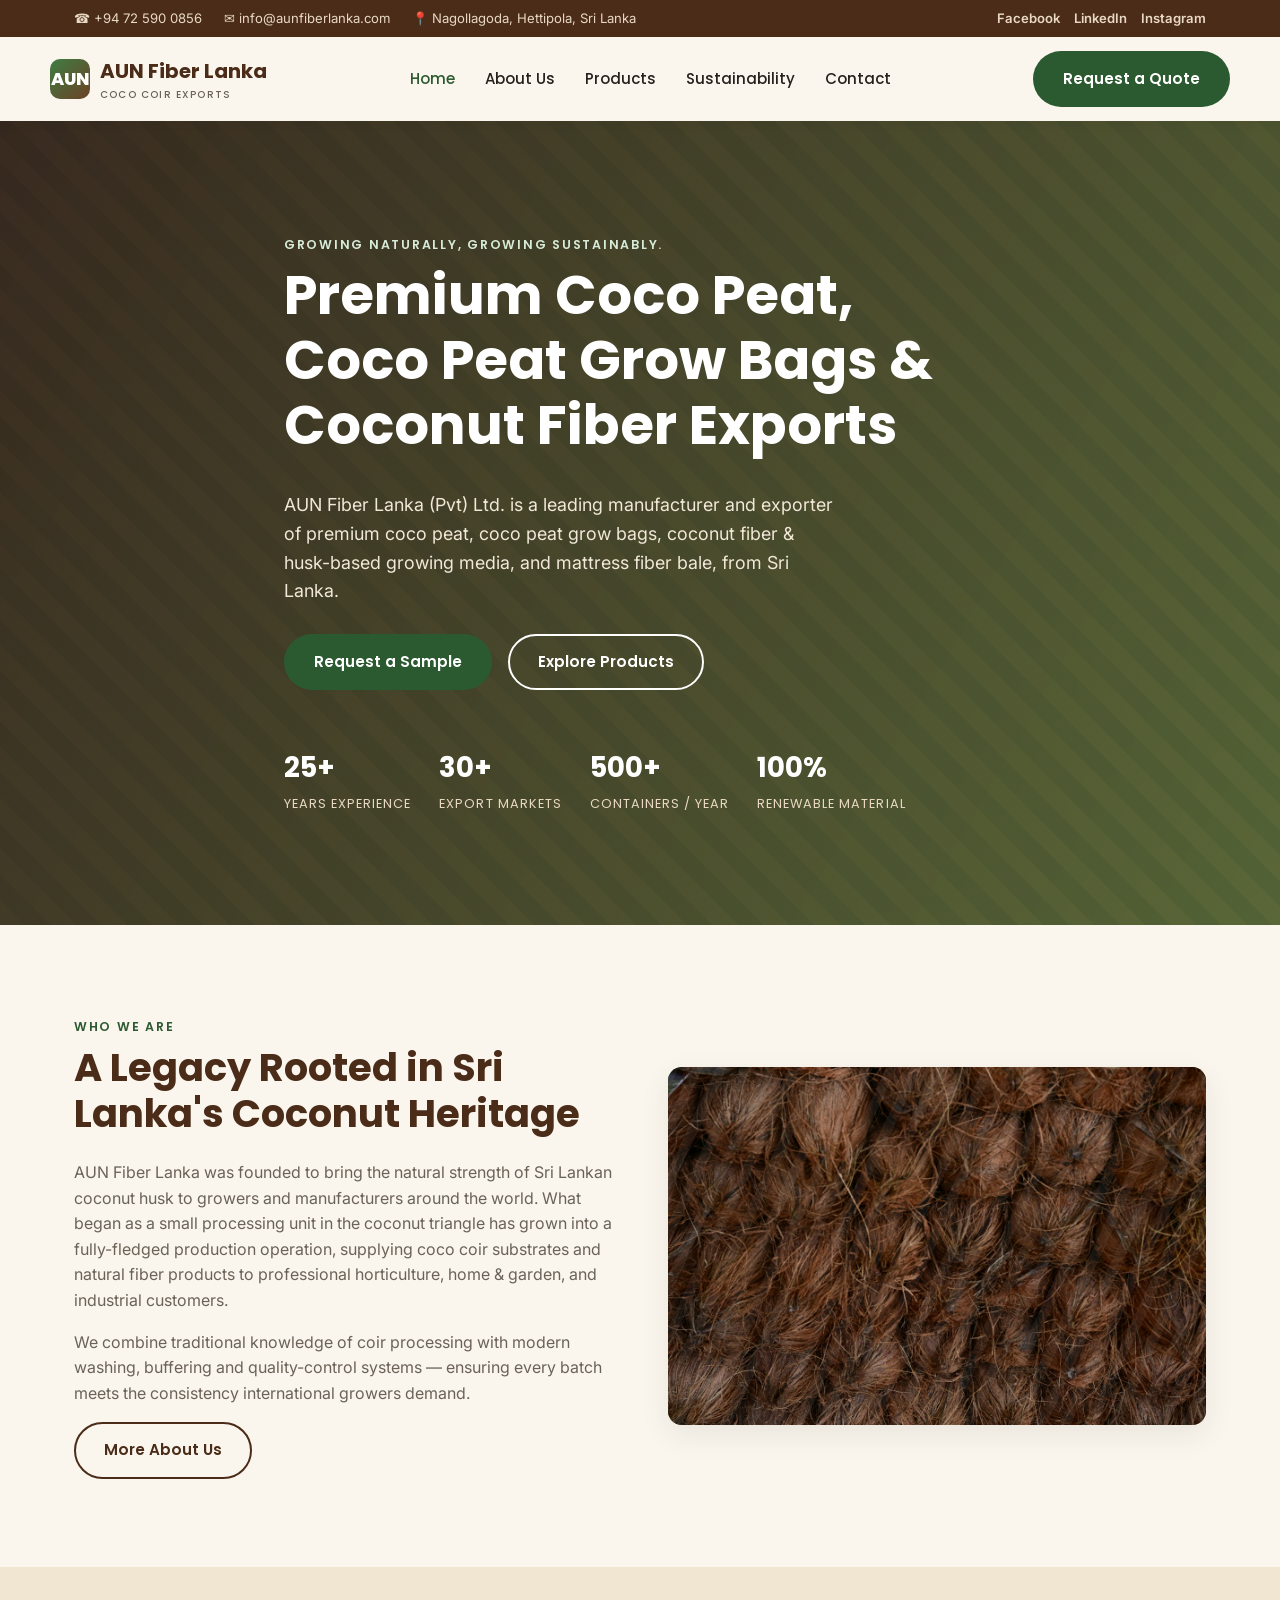
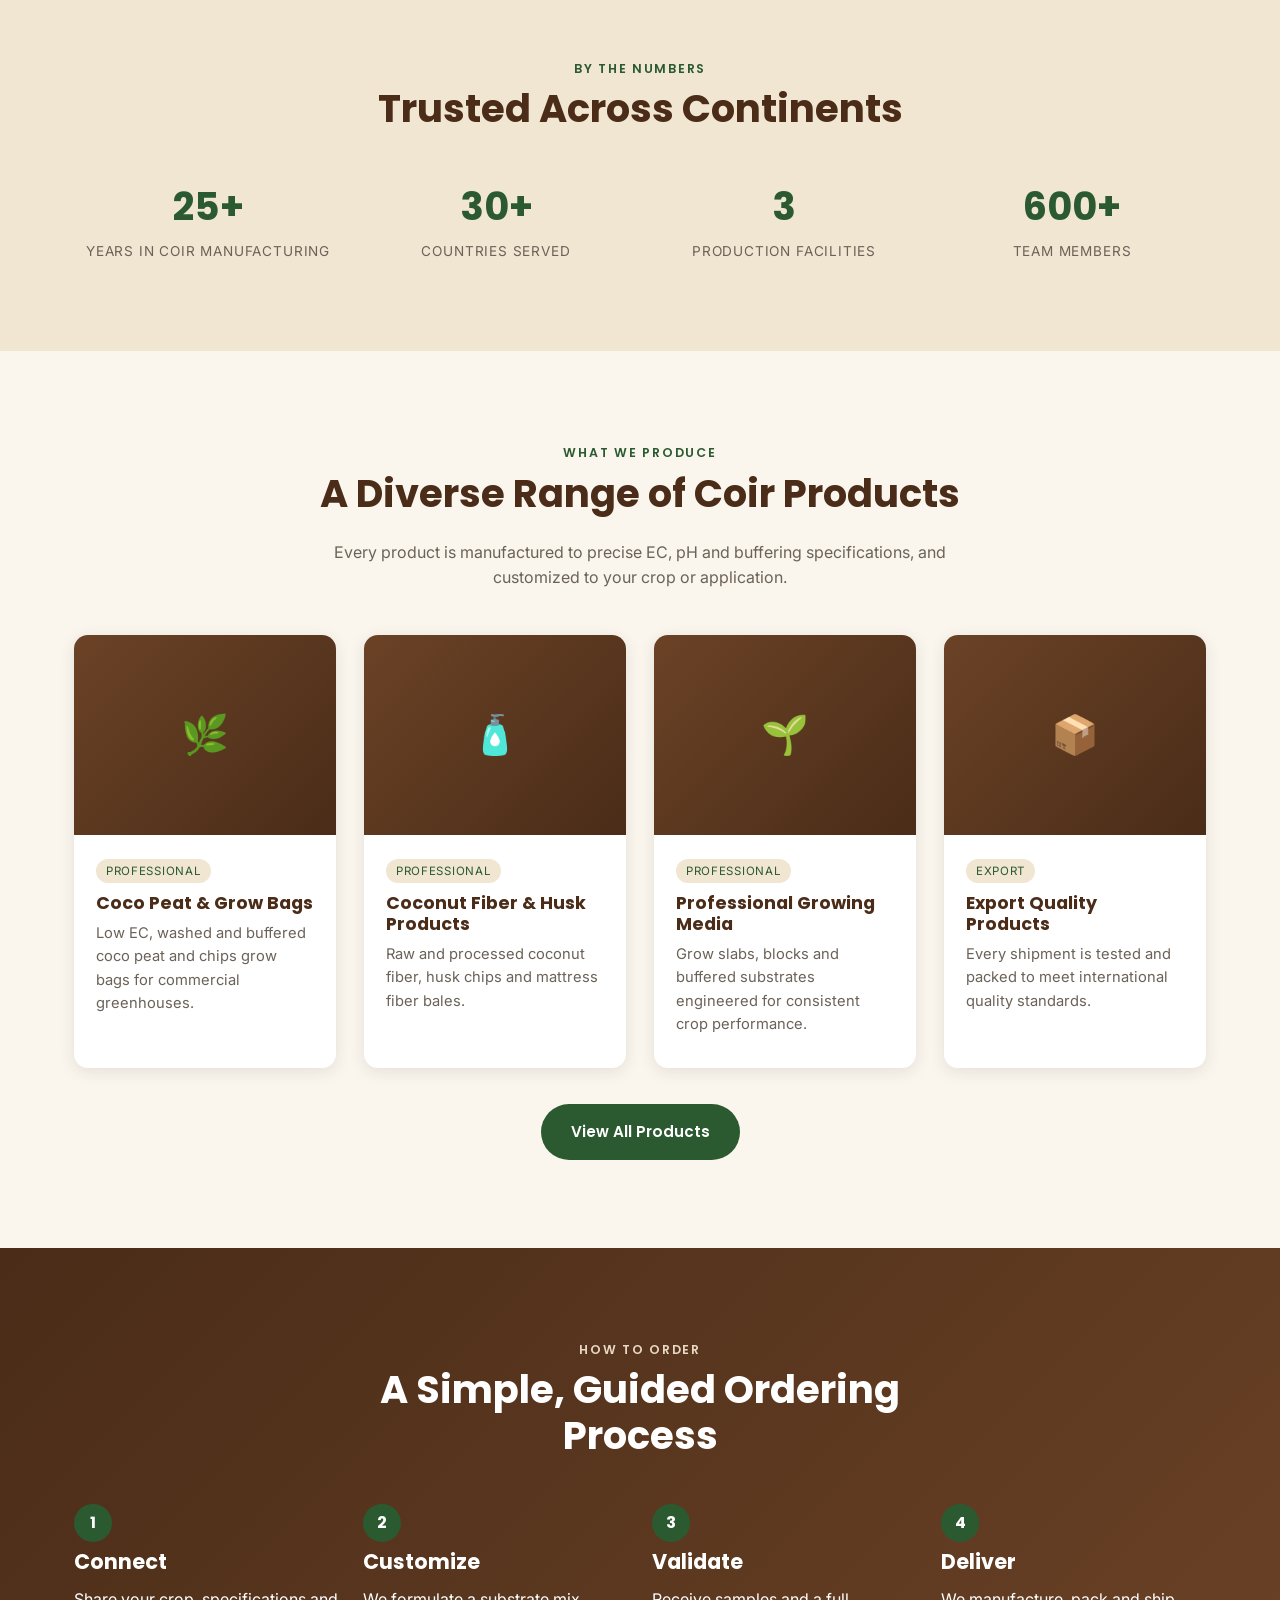
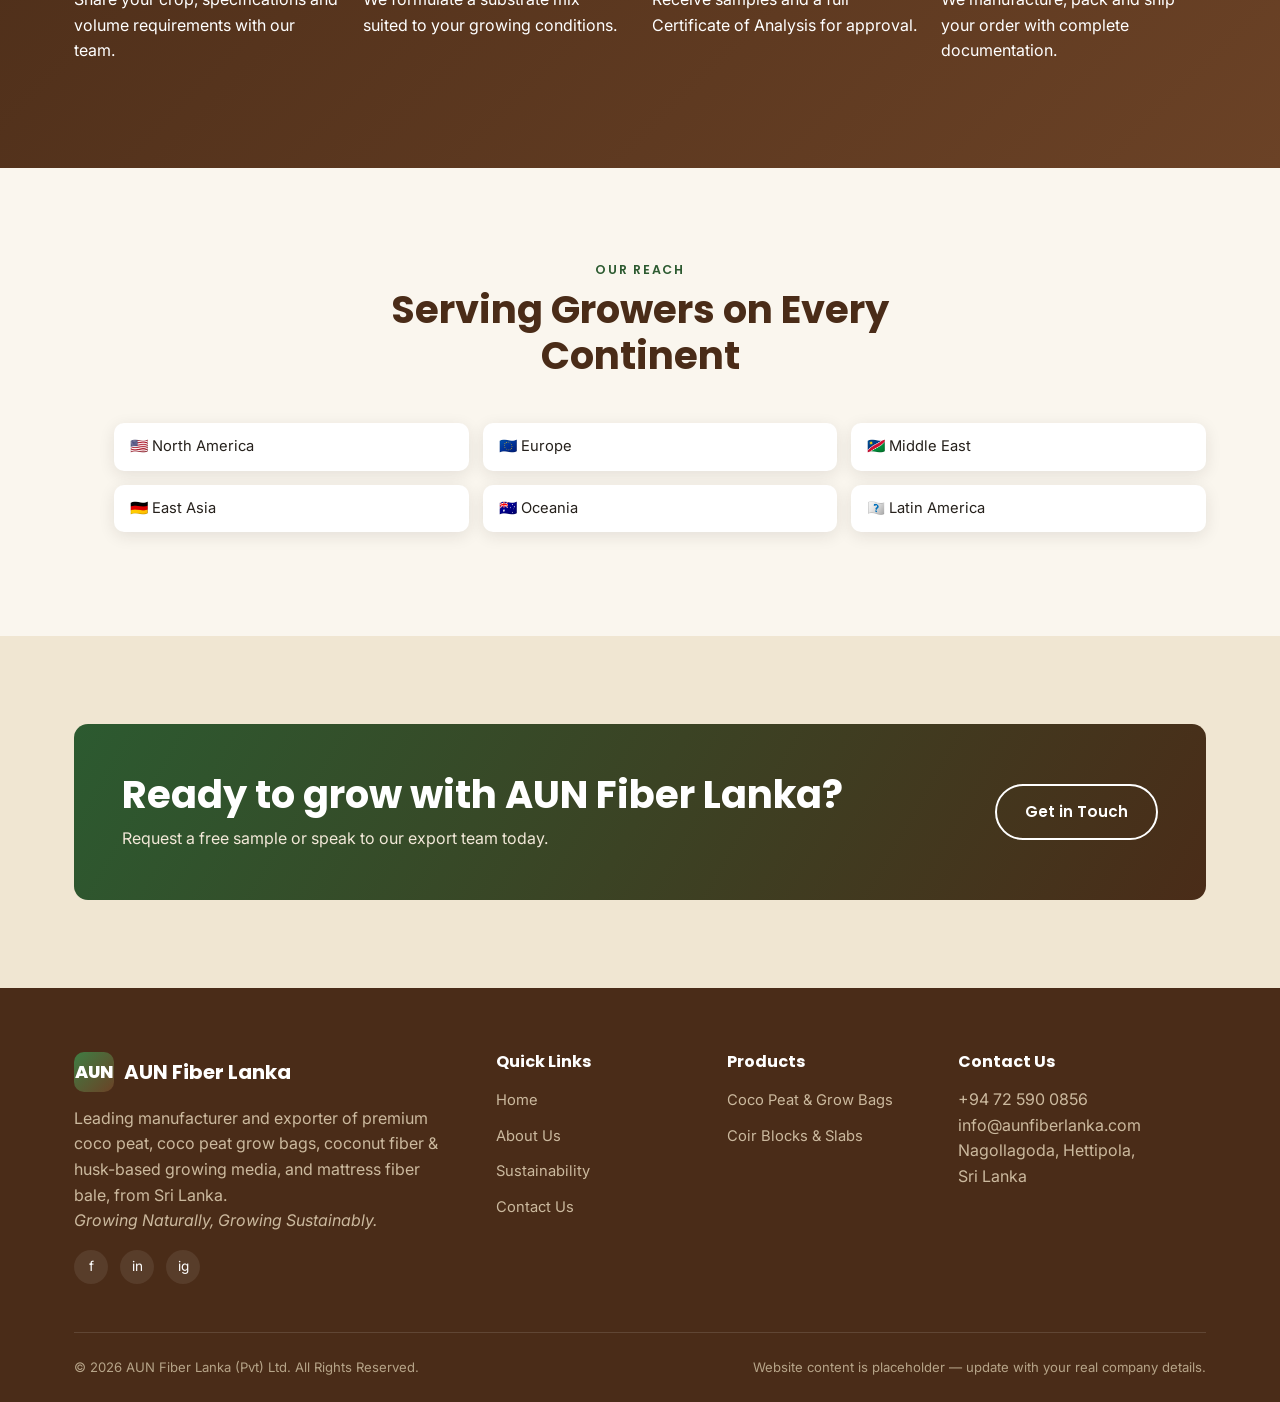
==== commit f6f06689: "1st" ====
--- a/index.html
+++ b/index.html
@@ -75,7 +75,7 @@
       <p>We combine traditional knowledge of coir processing with modern washing, buffering and quality-control systems &mdash; ensuring every batch meets the consistency international growers demand.</p>
       <a href="about.html" class="btn btn-outline-dark">More About Us</a>
     </div>
-    <div class="media-block" aria-hidden="true"></div>
+    <div class="media-block"><img src="images/about-heritage-husk.jpg" alt="Close-up of natural coconut coir fiber"></div>
   </div>
 </section>
 
@@ -233,6 +233,7 @@
     </div>
     <div class="footer-bottom">
       <span>&copy; <span id="year"></span> AUN Fiber Lanka (Pvt) Ltd. All Rights Reserved.</span>
+      <span>Website content is placeholder &mdash; update with your real company details.</span>
     </div>
   </div>
 </footer>
--- a/css/style.css
+++ b/css/style.css
@@ -271,6 +271,16 @@
   content: "";
   position: absolute; inset: 0;
   background: repeating-linear-gradient(115deg, rgba(255,255,255,0.06) 0 10px, transparent 10px 22px);
+  pointer-events: none;
+}
+.media-block img,
+.media-block iframe {
+  width: 100%;
+  height: 100%;
+  min-height: 340px;
+  object-fit: cover;
+  display: block;
+  border: 0;
 }
 
 .product-card {
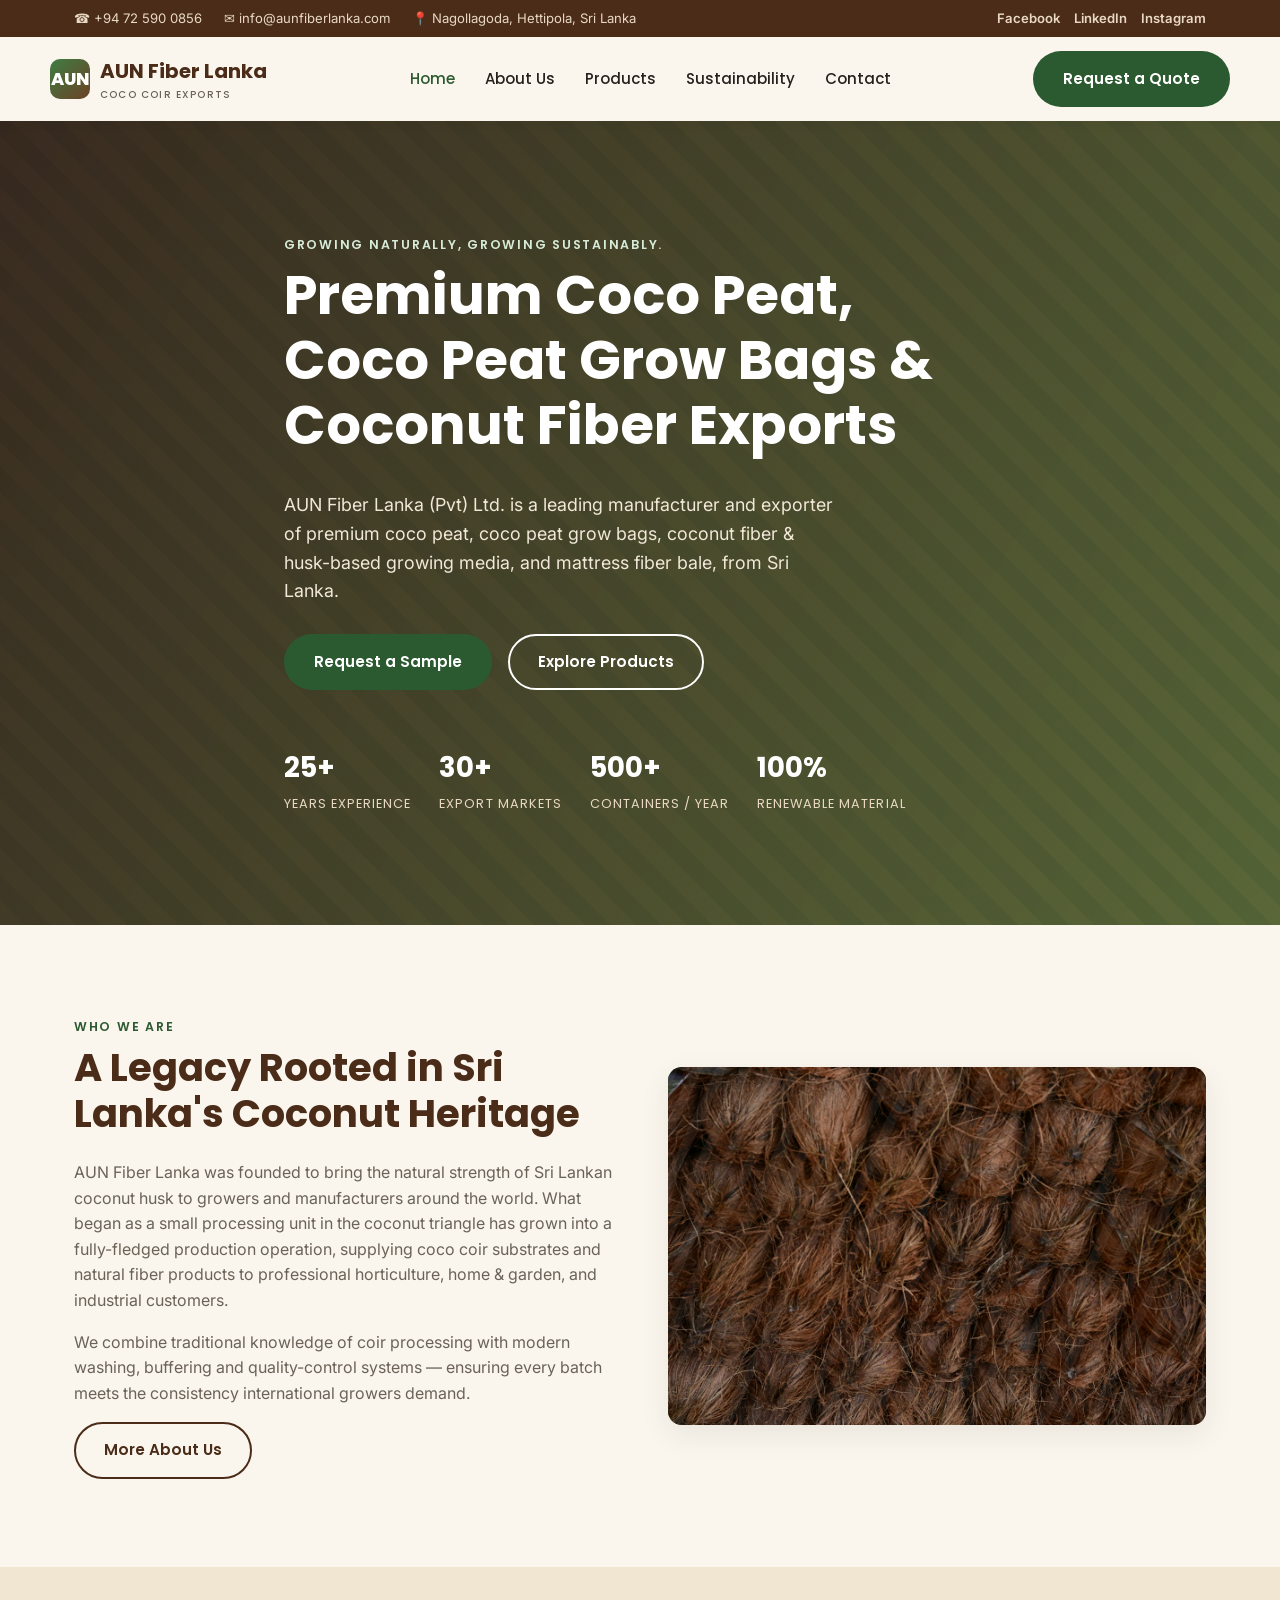
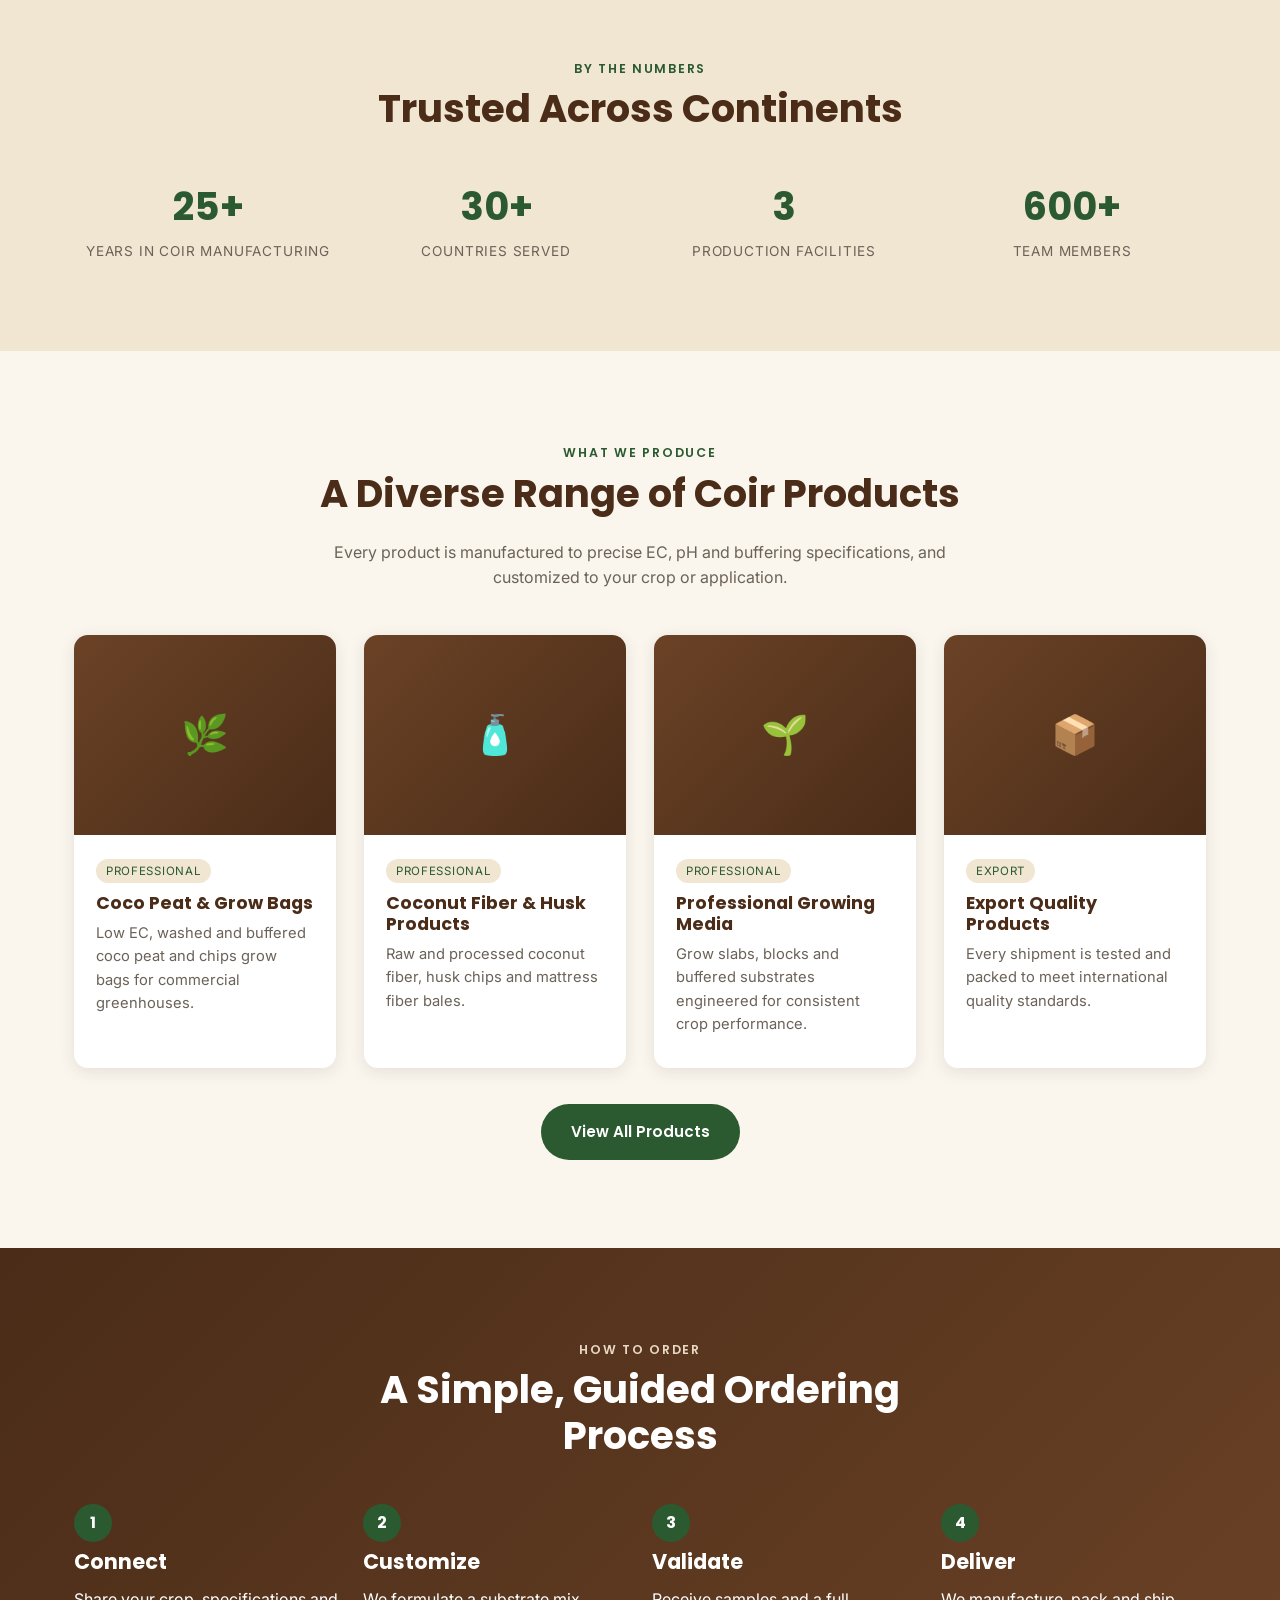
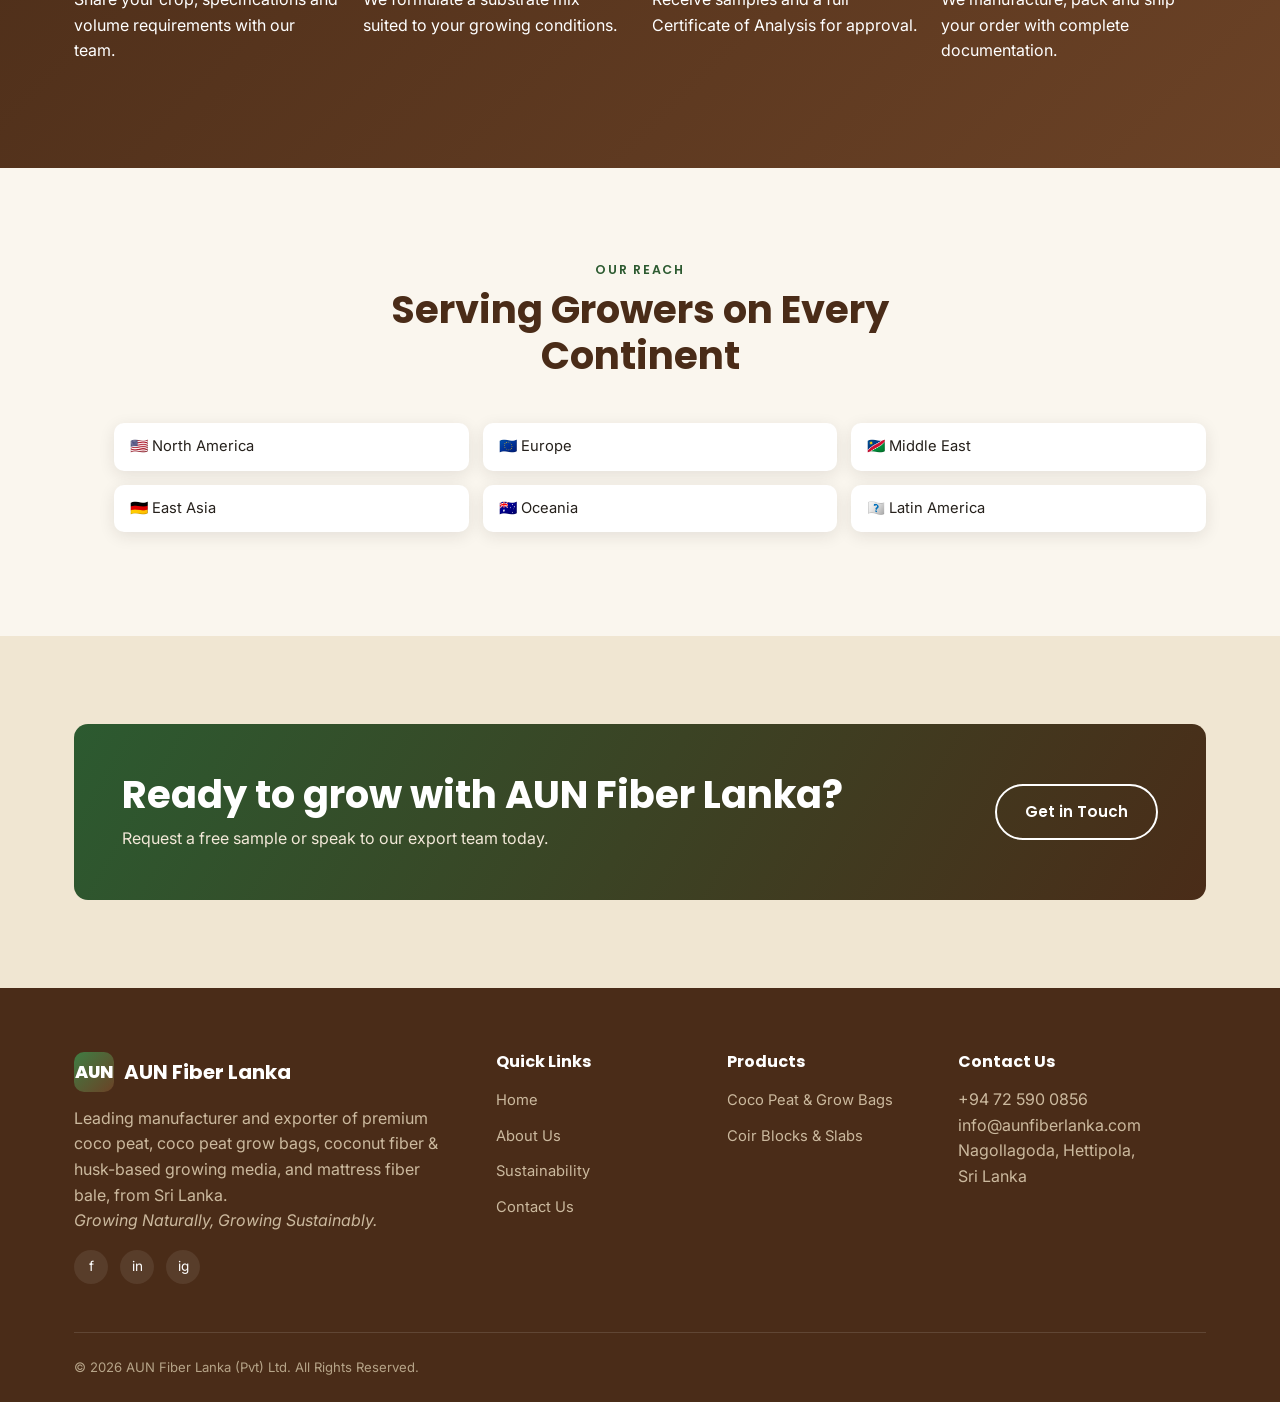
==== commit 8e0ba144: "Merge branch 'main' of https://github.com/udayaKavinda/Fiber_Lanka" ====
--- a/index.html
+++ b/index.html
@@ -233,7 +233,6 @@
     </div>
     <div class="footer-bottom">
       <span>&copy; <span id="year"></span> AUN Fiber Lanka (Pvt) Ltd. All Rights Reserved.</span>
-      <span>Website content is placeholder &mdash; update with your real company details.</span>
     </div>
   </div>
 </footer>
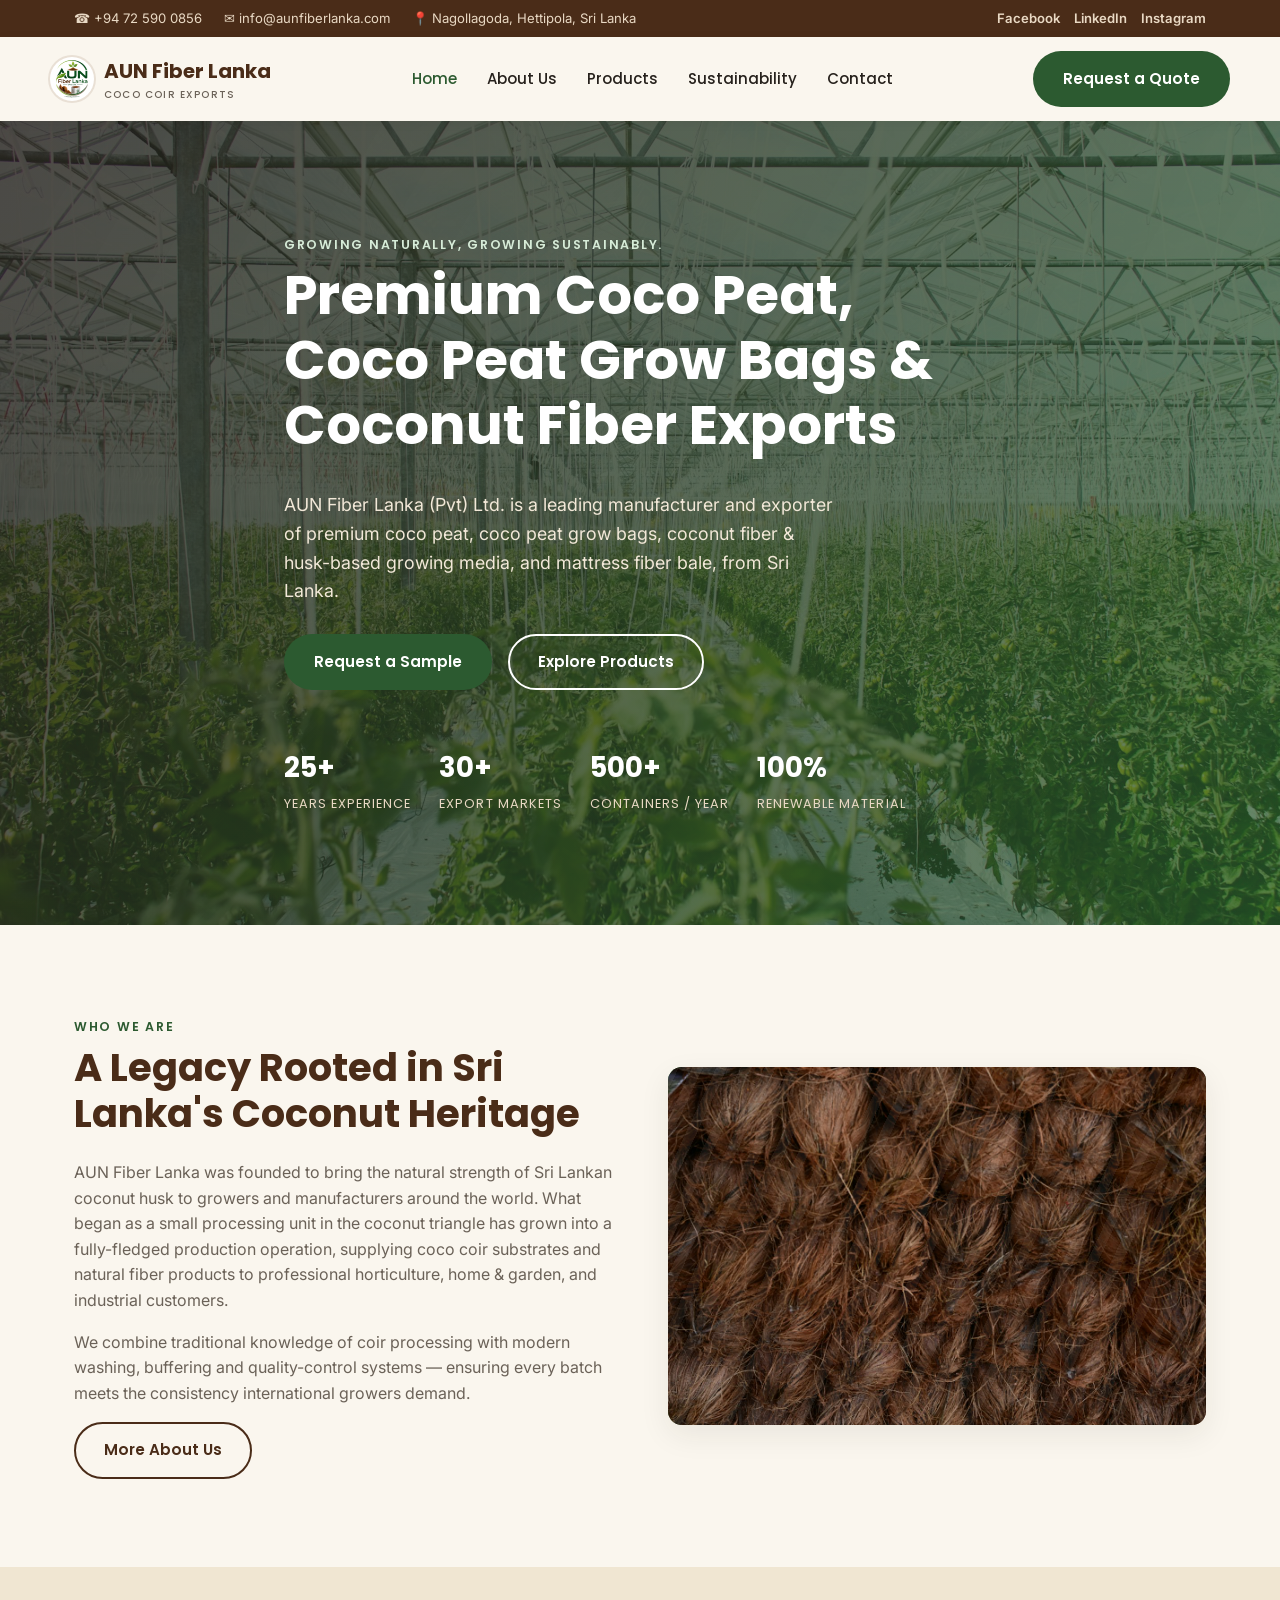
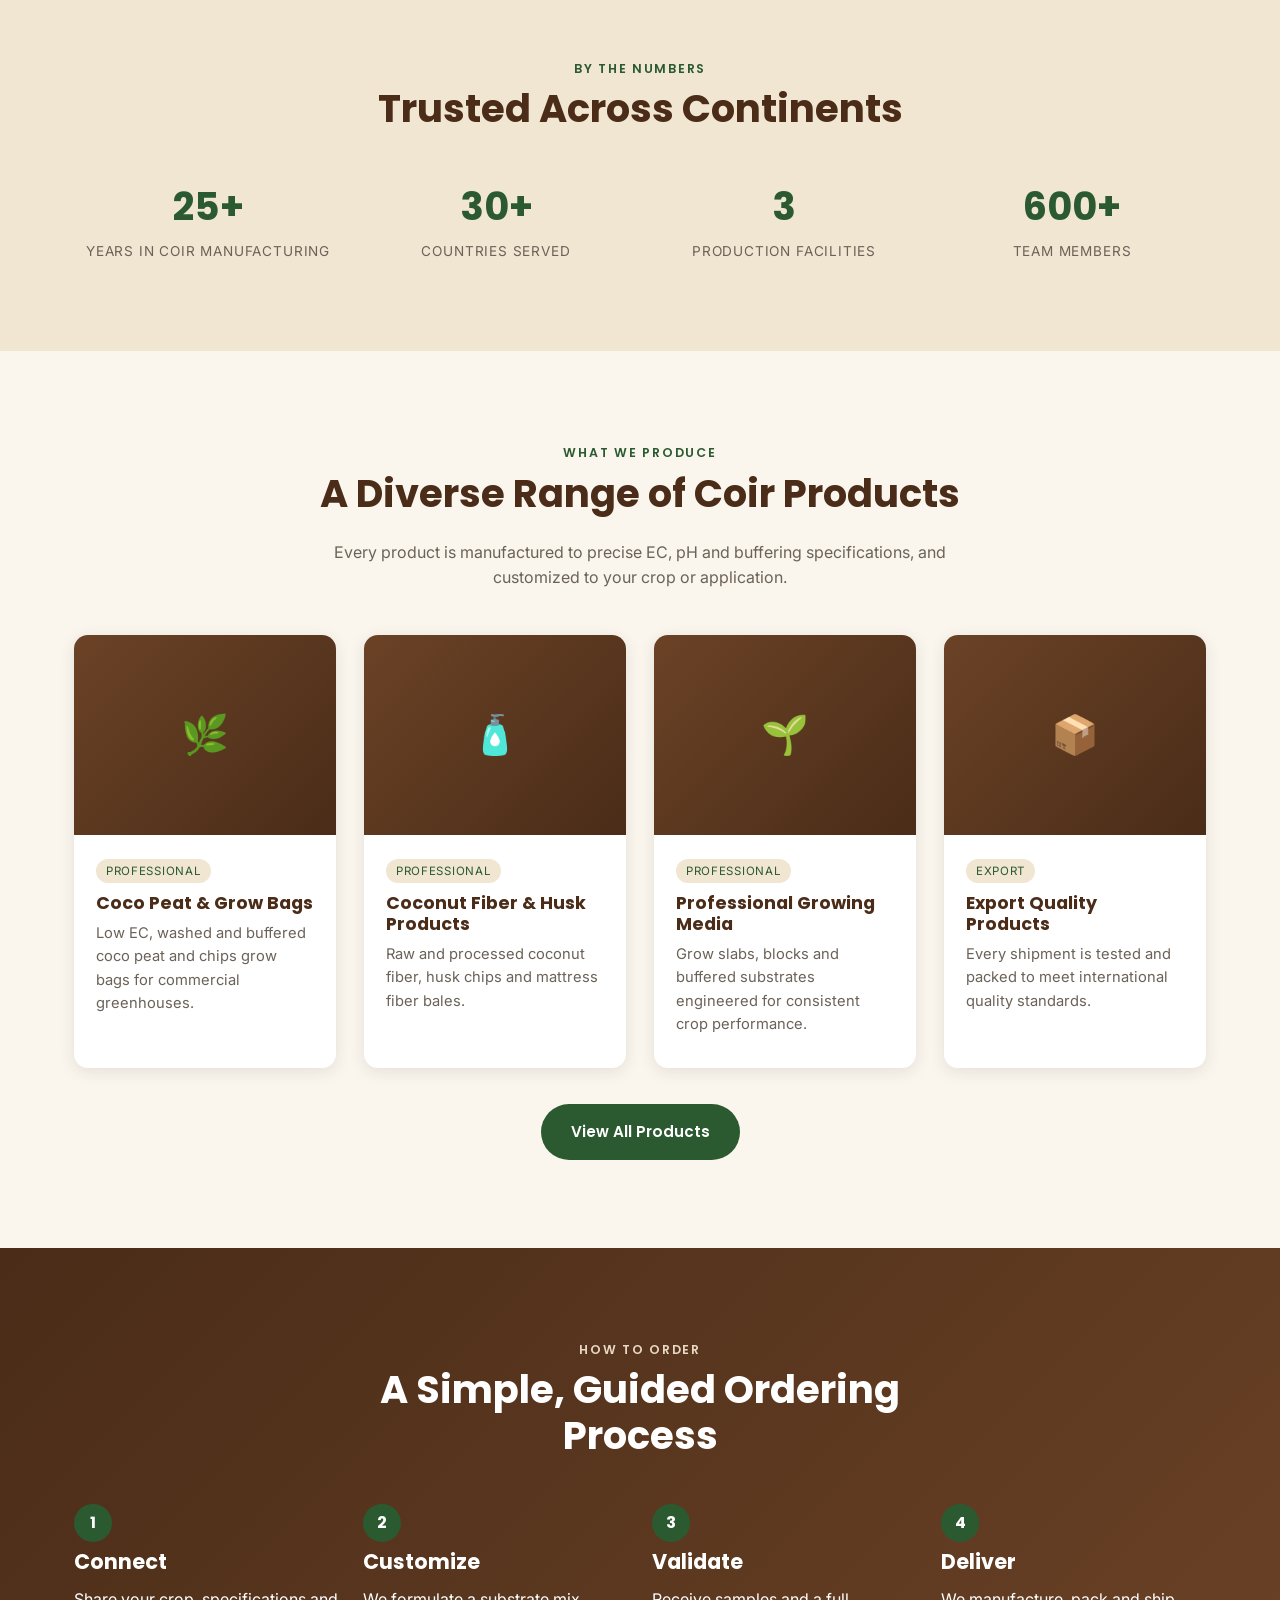
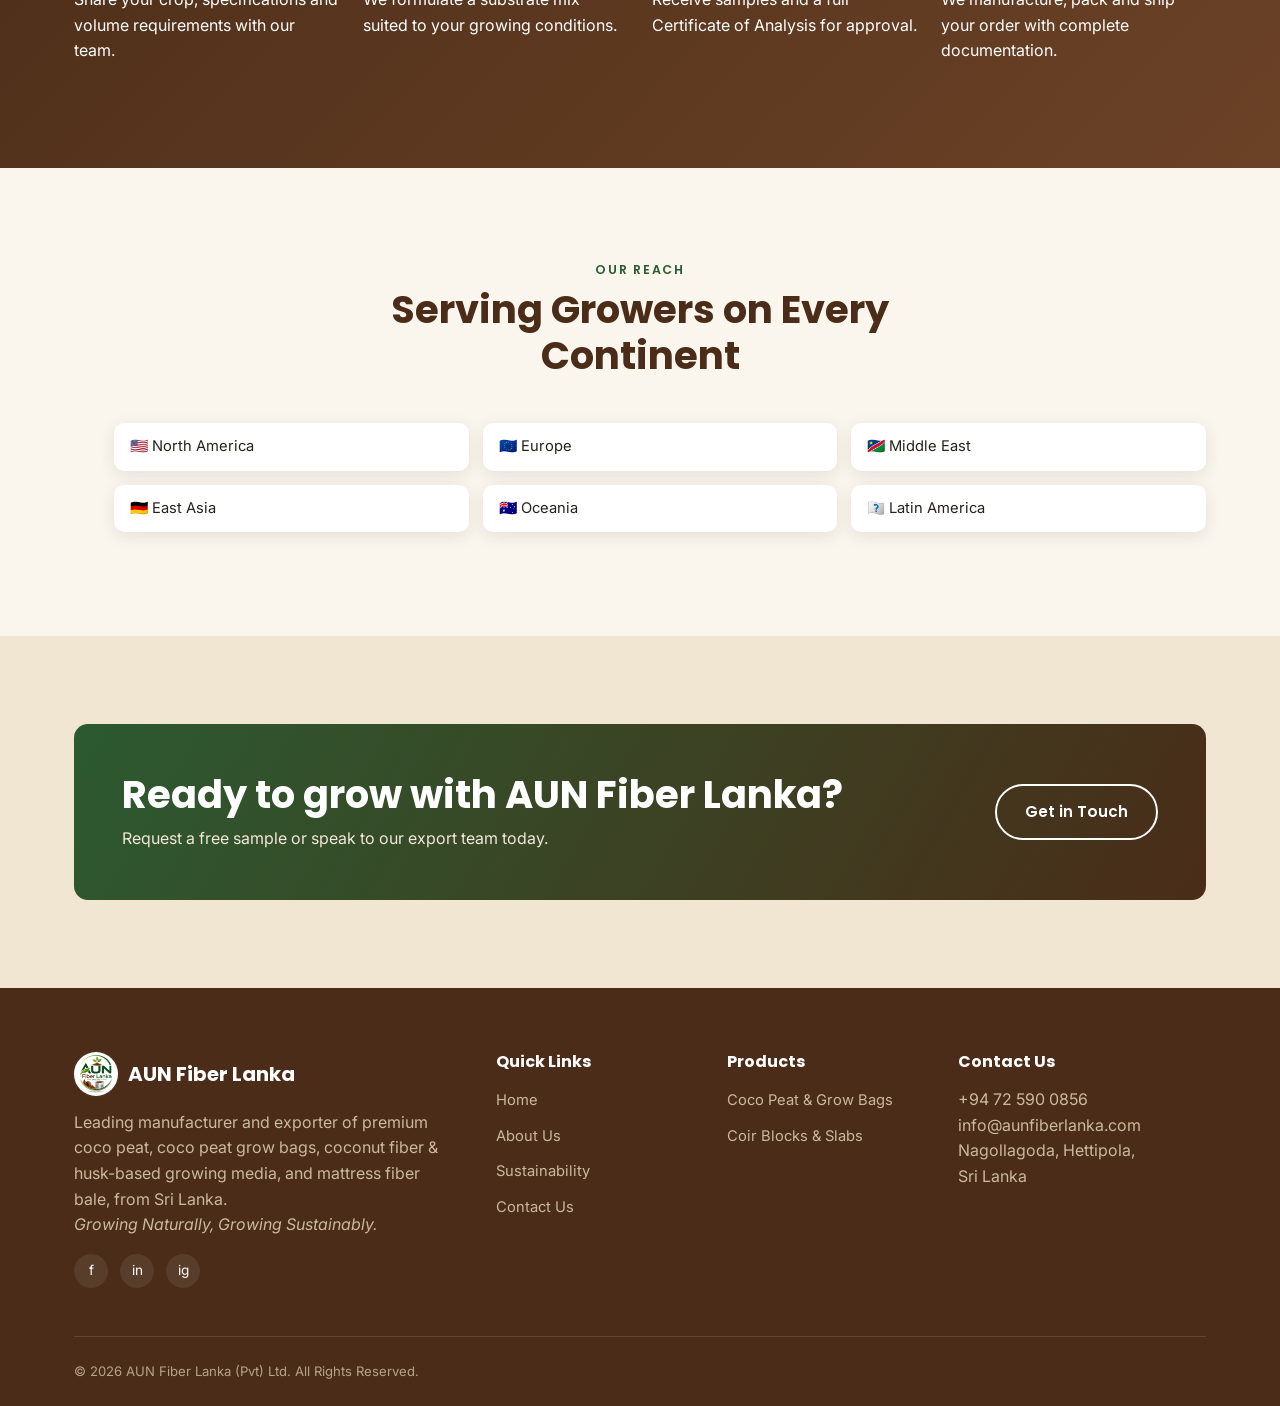
==== commit 72913d57: "1st" ====
--- a/index.html
+++ b/index.html
@@ -7,6 +7,7 @@
 <meta name="description" content="AUN Fiber Lanka manufactures and exports premium coco coir substrates, coco peat, grow bags and coir fiber products from Sri Lanka's coconut triangle to growers worldwide.">
 <link rel="preconnect" href="https://fonts.googleapis.com">
 <link href="https://fonts.googleapis.com/css2?family=Poppins:wght@500;600;700;800&family=Inter:wght@400;500;600&display=swap" rel="stylesheet">
+<link rel="icon" href="images/favicon.ico">
 <link rel="stylesheet" href="css/style.css">
 </head>
 <body>
@@ -29,7 +30,7 @@
 <header class="site-header">
   <div class="container nav">
     <a href="index.html" class="brand">
-      <span class="brand-mark">AUN</span>
+      <img class="brand-mark" src="images/logo.png" alt="AUN Fiber Lanka logo">
       <span>AUN Fiber Lanka<br><small>Coco Coir Exports</small></span>
     </a>
     <nav>
@@ -202,7 +203,7 @@
     <div class="footer-grid">
       <div>
         <div class="brand" style="color:white; margin-bottom:14px;">
-          <span class="brand-mark">AUN</span>
+          <img class="brand-mark" src="images/logo.png" alt="AUN Fiber Lanka logo">
           <span>AUN Fiber Lanka</span>
         </div>
         <p>Leading manufacturer and exporter of premium coco peat, coco peat grow bags, coconut fiber &amp; husk-based growing media, and mattress fiber bale, from Sri Lanka. <br><em>Growing Naturally, Growing Sustainably.</em></p>
--- a/css/style.css
+++ b/css/style.css
@@ -150,11 +150,14 @@
   color: var(--color-coir-dark);
 }
 .brand-mark {
-  width: 40px; height: 40px;
-  border-radius: 10px;
-  background: linear-gradient(135deg, var(--color-leaf), var(--color-coir));
+  width: 44px; height: 44px;
+  border-radius: 50%;
+  background: var(--color-white);
   display: flex; align-items: center; justify-content: center;
-  color: white; font-weight: 800; font-size: 1.1rem;
+  box-shadow: 0 0 0 2px rgba(107,66,38,0.12);
+  padding: 3px;
+  object-fit: contain;
+  flex-shrink: 0;
 }
 .brand small { display: block; font-weight: 500; font-size: 0.62rem; letter-spacing: 0.12em; color: var(--color-muted); text-transform: uppercase; }
 
@@ -187,8 +190,10 @@
 .hero {
   position: relative;
   background:
-    linear-gradient(120deg, rgba(38,33,28,0.78), rgba(63,125,67,0.55)),
-    repeating-linear-gradient(45deg, #7a4c2a 0 18px, #6b4226 18px 36px);
+    linear-gradient(120deg, rgba(38,33,28,0.82), rgba(44,90,48,0.72)),
+    url('../images/hero-greenhouse.jpg');
+  background-size: cover;
+  background-position: center;
   color: var(--color-white);
   overflow: hidden;
 }
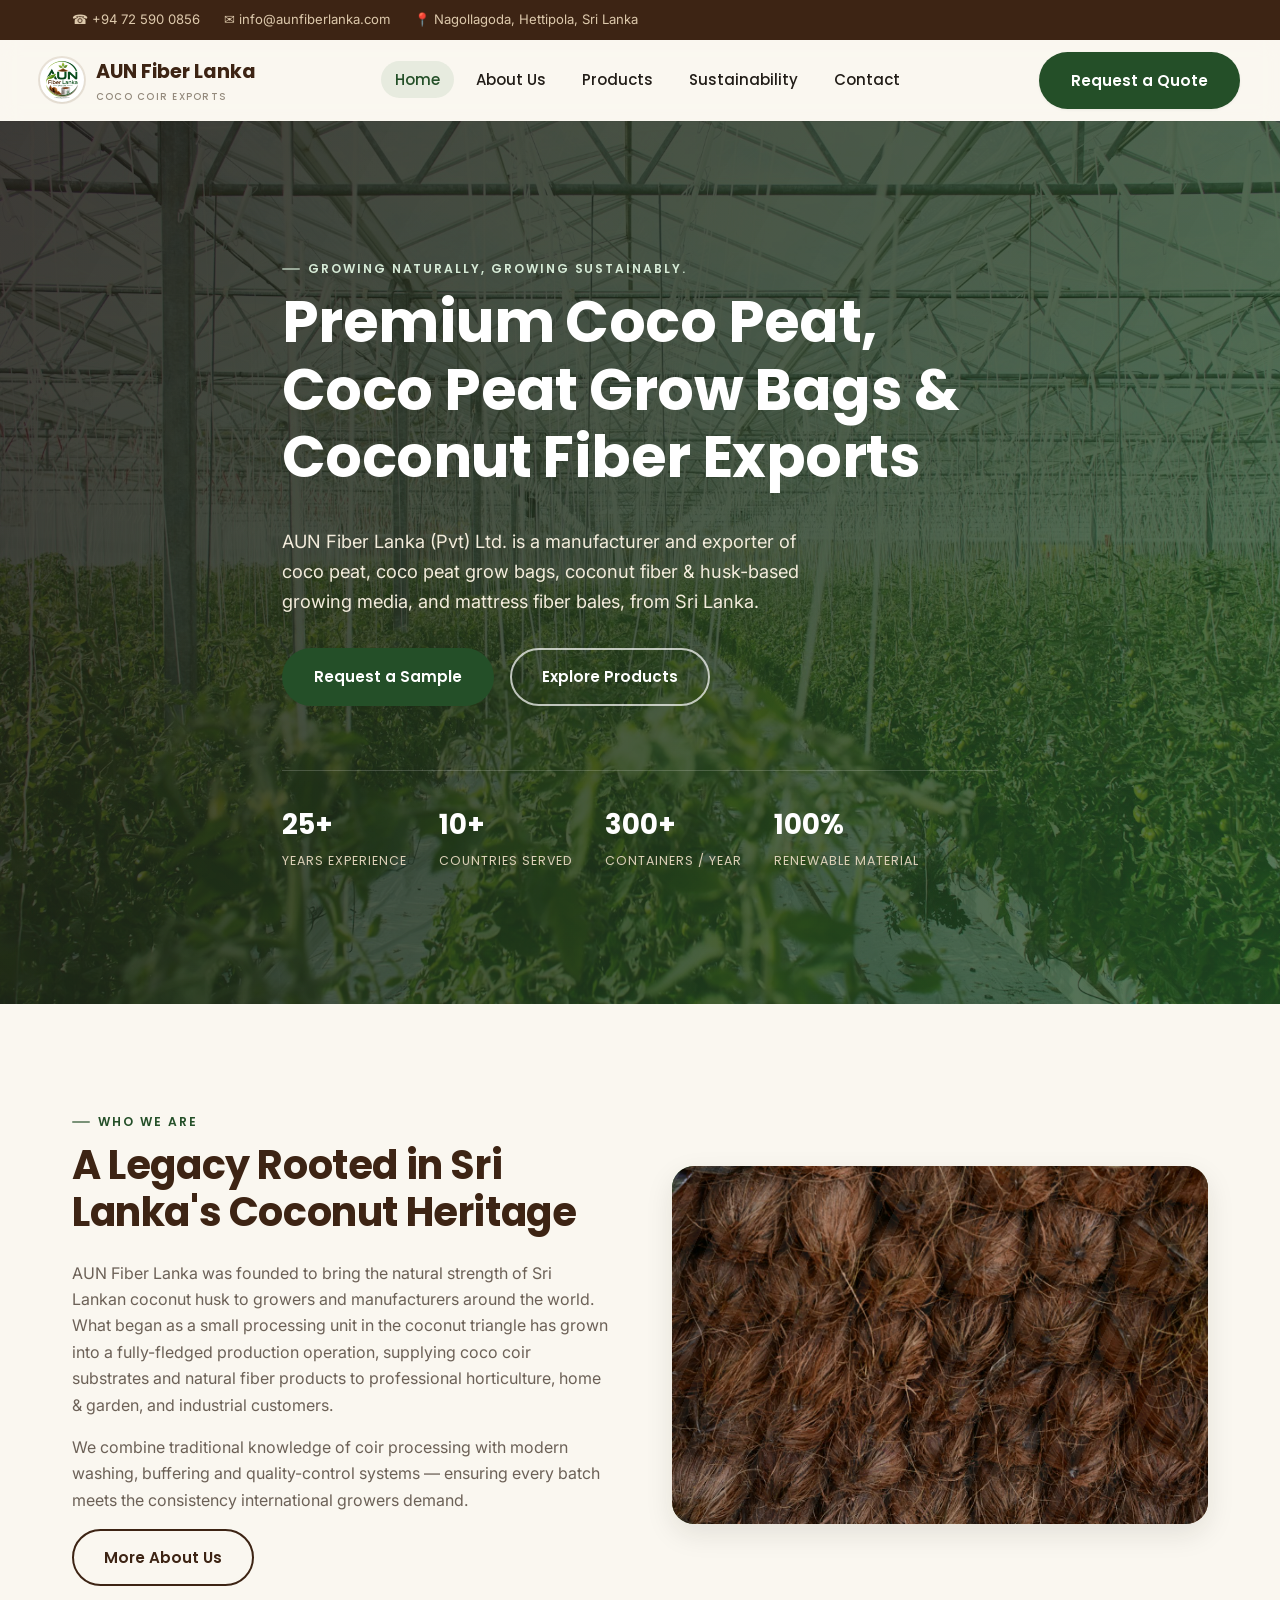
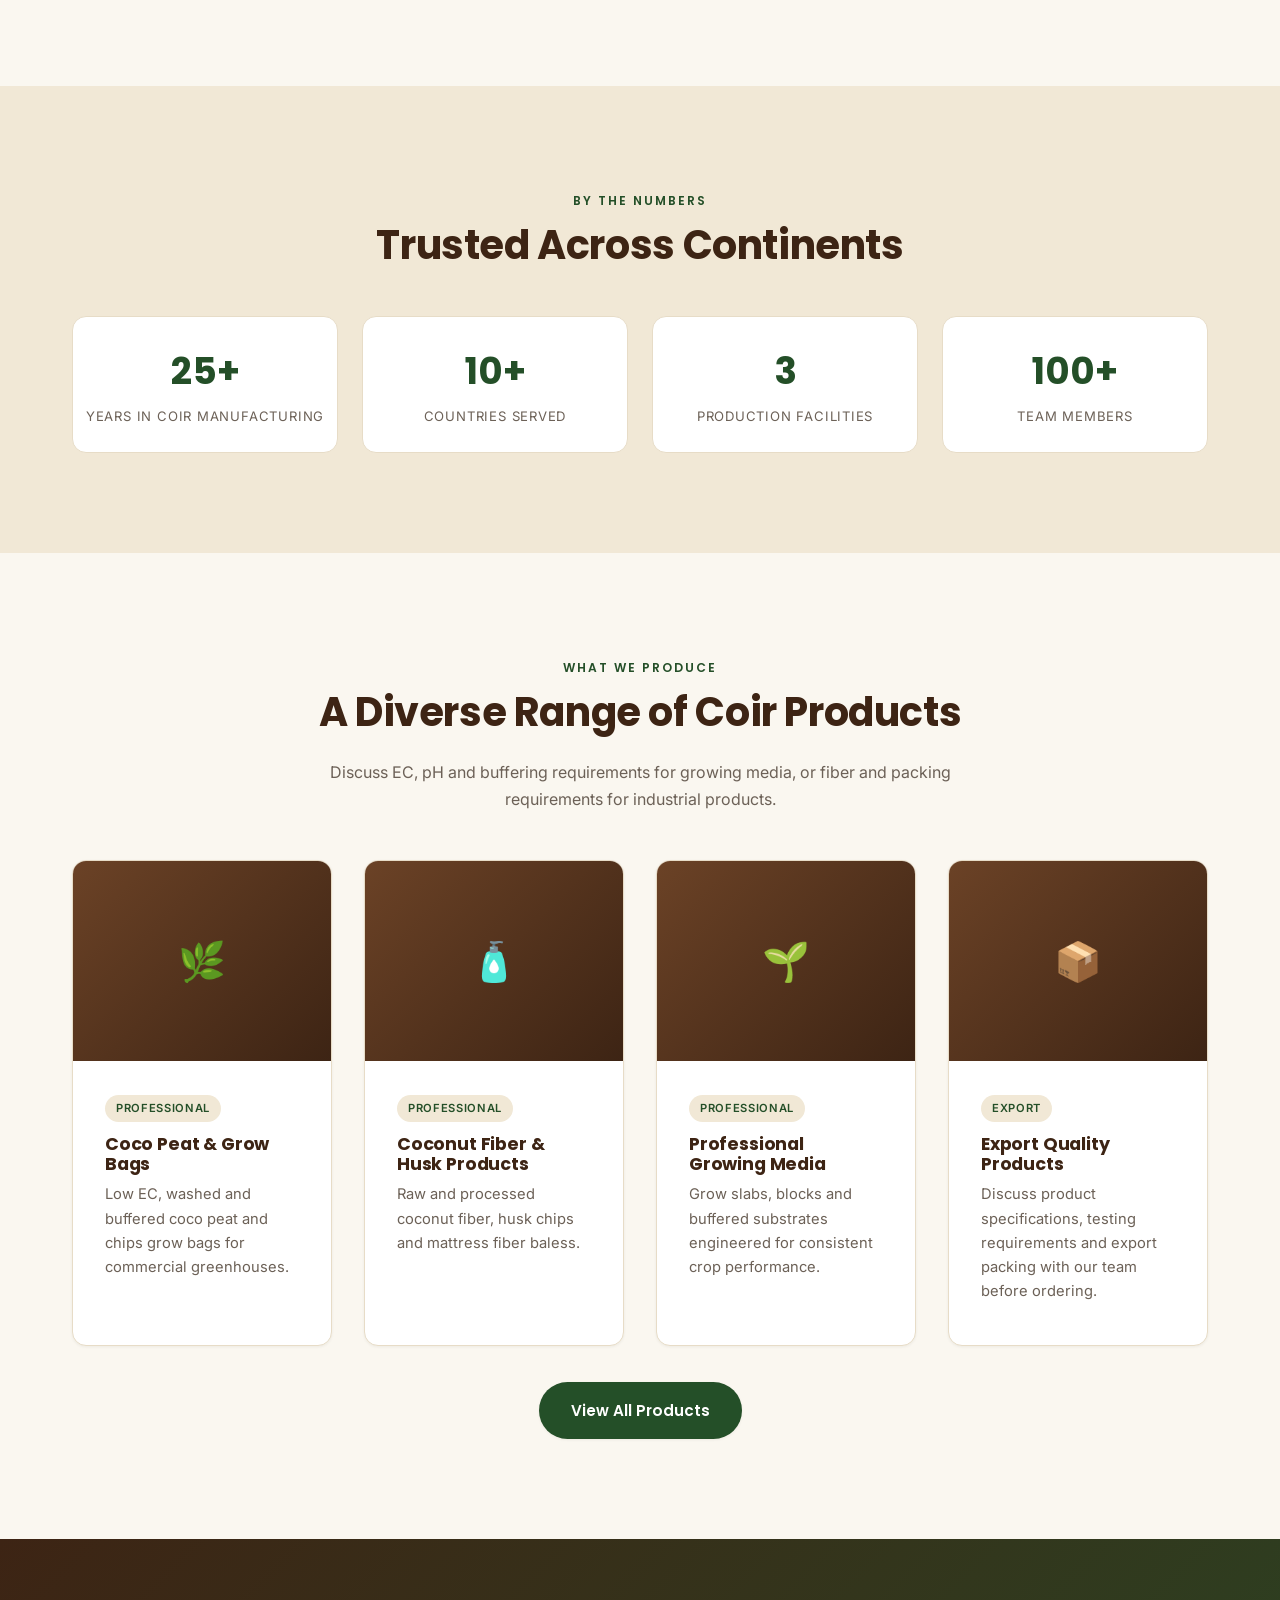
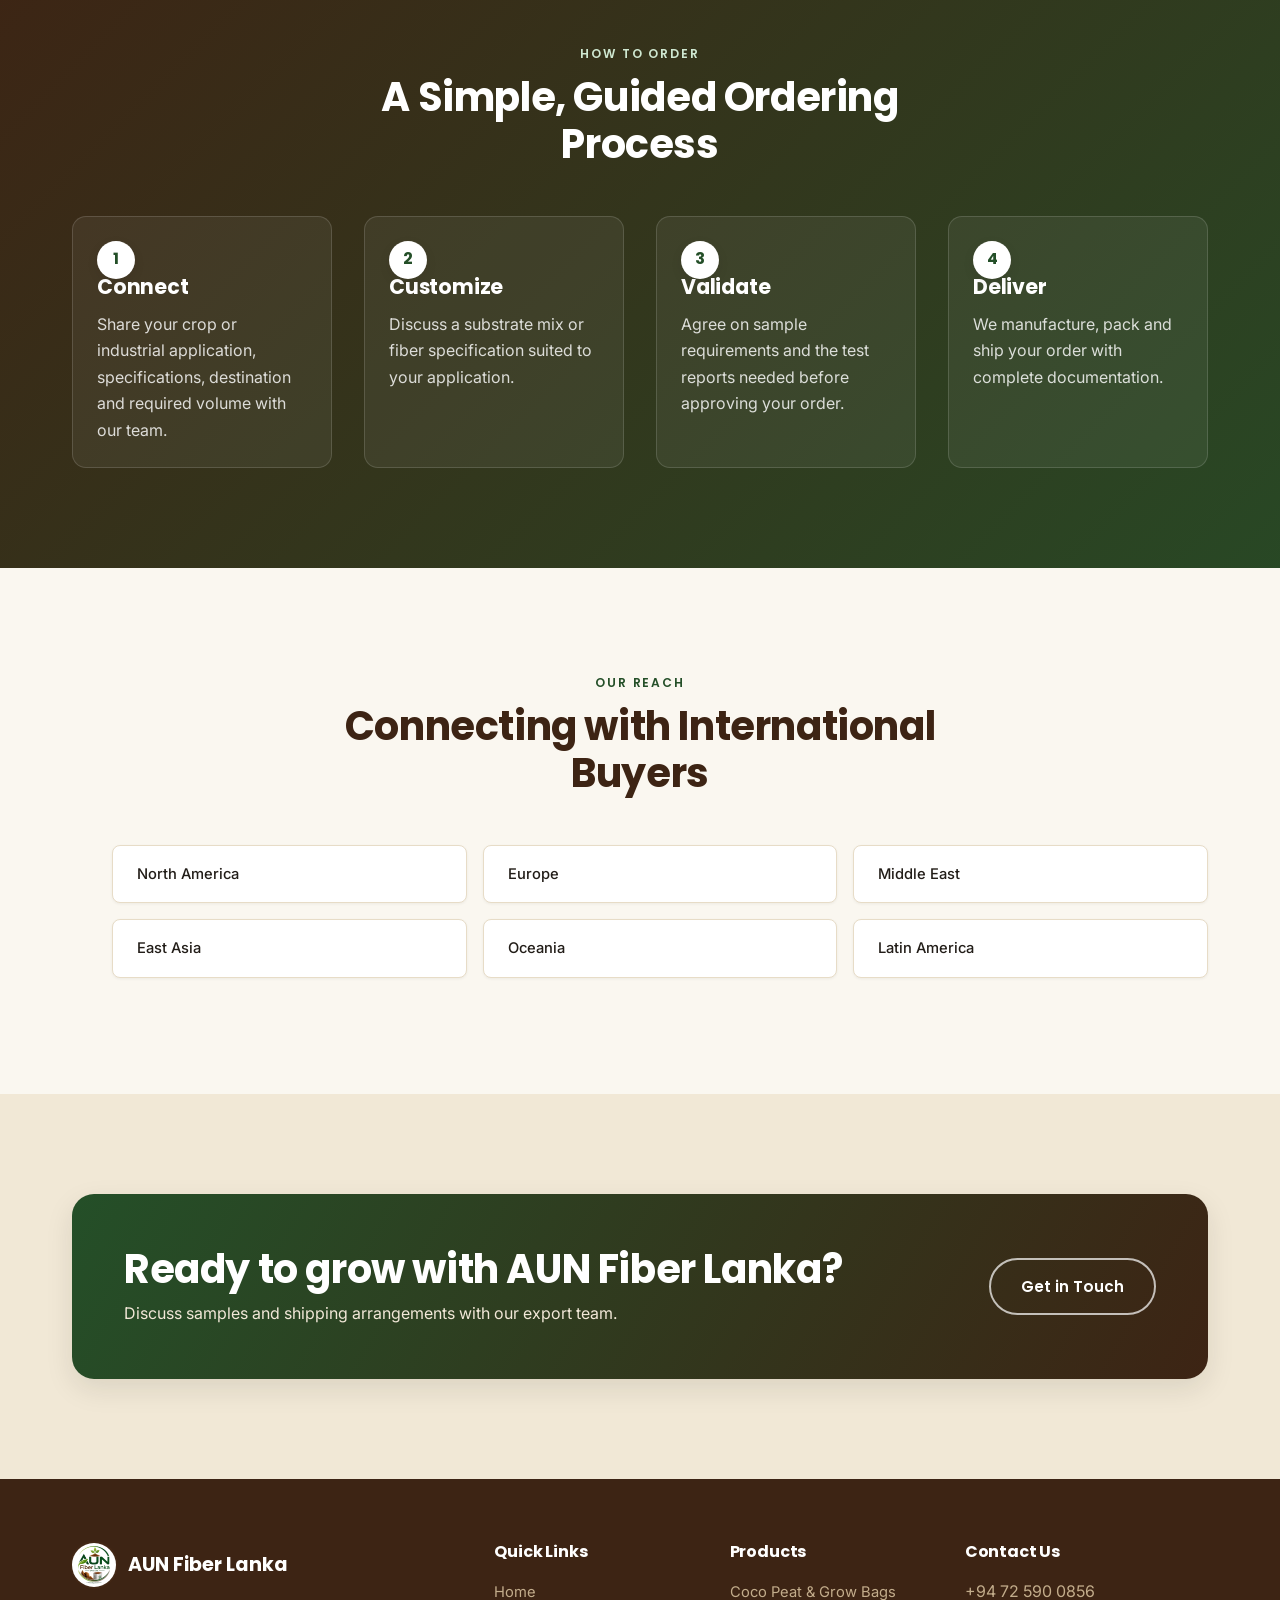
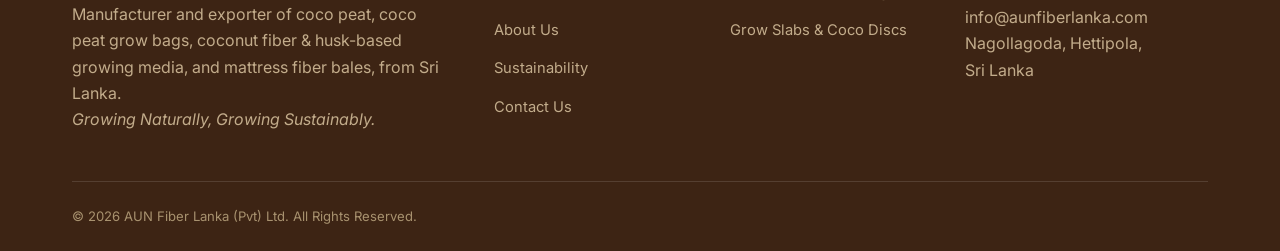
==== commit 8e0976d7: "Update company figures and improve buyer-facing content consistency" ====
--- a/index.html
+++ b/index.html
@@ -18,11 +18,6 @@
       <span>&#9742; +94 72 590 0856</span>
       <span>&#9993; info@aunfiberlanka.com</span>
       <span>&#128205; Nagollagoda, Hettipola, Sri Lanka</span>
-    </div>
-    <div class="topbar-social">
-      <a href="#">Facebook</a>
-      <a href="#">LinkedIn</a>
-      <a href="#">Instagram</a>
     </div>
   </div>
 </div>
@@ -53,15 +48,15 @@
   <div class="container">
     <span class="eyebrow" style="color:#d7ecd8;">Growing Naturally, Growing Sustainably.</span>
     <h1>Premium Coco Peat, Coco Peat Grow Bags &amp; Coconut Fiber Exports</h1>
-    <p class="lead">AUN Fiber Lanka (Pvt) Ltd. is a leading manufacturer and exporter of premium coco peat, coco peat grow bags, coconut fiber &amp; husk-based growing media, and mattress fiber bale, from Sri Lanka.</p>
+    <p class="lead">AUN Fiber Lanka (Pvt) Ltd. is a manufacturer and exporter of coco peat, coco peat grow bags, coconut fiber &amp; husk-based growing media, and mattress fiber bales, from Sri Lanka.</p>
     <div class="hero-actions">
       <a href="contact.html" class="btn btn-primary">Request a Sample</a>
       <a href="products.html" class="btn btn-outline">Explore Products</a>
     </div>
     <div class="hero-badges">
       <div class="hero-badge"><b>25+</b><span>Years Experience</span></div>
-      <div class="hero-badge"><b>30+</b><span>Export Markets</span></div>
-      <div class="hero-badge"><b>500+</b><span>Containers / Year</span></div>
+      <div class="hero-badge"><b>10+</b><span>Countries Served</span></div>
+      <div class="hero-badge"><b>300+</b><span>Containers / Year</span></div>
       <div class="hero-badge"><b>100%</b><span>Renewable Material</span></div>
     </div>
   </div>
@@ -88,9 +83,9 @@
     </div>
     <div class="stat-strip">
       <div class="stat"><b>25+</b><span>Years in Coir Manufacturing</span></div>
-      <div class="stat"><b>30+</b><span>Countries Served</span></div>
+      <div class="stat"><b>10+</b><span>Countries Served</span></div>
       <div class="stat"><b>3</b><span>Production Facilities</span></div>
-      <div class="stat"><b>600+</b><span>Team Members</span></div>
+      <div class="stat"><b>100+</b><span>Team Members</span></div>
     </div>
   </div>
 </section>
@@ -100,7 +95,7 @@
     <div class="section-head center">
       <span class="eyebrow">What We Produce</span>
       <h2>A Diverse Range of Coir Products</h2>
-      <p>Every product is manufactured to precise EC, pH and buffering specifications, and customized to your crop or application.</p>
+      <p>Discuss EC, pH and buffering requirements for growing media, or fiber and packing requirements for industrial products.</p>
     </div>
     <div class="grid grid-4">
       <div class="product-card">
@@ -116,7 +111,7 @@
         <div class="body">
           <span class="tag">Professional</span>
           <h3>Coconut Fiber &amp; Husk Products</h3>
-          <p>Raw and processed coconut fiber, husk chips and mattress fiber bales.</p>
+          <p>Raw and processed coconut fiber, husk chips and mattress fiber baless.</p>
         </div>
       </div>
       <div class="product-card">
@@ -132,7 +127,7 @@
         <div class="body">
           <span class="tag">Export</span>
           <h3>Export Quality Products</h3>
-          <p>Every shipment is tested and packed to meet international quality standards.</p>
+          <p>Discuss product specifications, testing requirements and export packing with our team before ordering.</p>
         </div>
       </div>
     </div>
@@ -151,15 +146,15 @@
     <div class="steps">
       <div class="step">
         <h3>Connect</h3>
-        <p>Share your crop, specifications and volume requirements with our team.</p>
+        <p>Share your crop or industrial application, specifications, destination and required volume with our team.</p>
       </div>
       <div class="step">
         <h3>Customize</h3>
-        <p>We formulate a substrate mix suited to your growing conditions.</p>
+        <p>Discuss a substrate mix or fiber specification suited to your application.</p>
       </div>
       <div class="step">
         <h3>Validate</h3>
-        <p>Receive samples and a full Certificate of Analysis for approval.</p>
+        <p>Agree on sample requirements and the test reports needed before approving your order.</p>
       </div>
       <div class="step">
         <h3>Deliver</h3>
@@ -173,15 +168,15 @@
   <div class="container">
     <div class="section-head center">
       <span class="eyebrow">Our Reach</span>
-      <h2>Serving Growers on Every Continent</h2>
+      <h2>Connecting with International Buyers</h2>
     </div>
     <ul class="map-list">
-      <li>&#127482;&#127480; North America</li>
-      <li>&#127466;&#127482; Europe</li>
-      <li>&#127475;&#127462; Middle East</li>
-      <li>&#127465;&#127466; East Asia</li>
-      <li>&#127462;&#127482; Oceania</li>
-      <li>&#127475;&#127469; Latin America</li>
+      <li>North America</li>
+      <li>Europe</li>
+      <li>Middle East</li>
+      <li>East Asia</li>
+      <li>Oceania</li>
+      <li>Latin America</li>
     </ul>
   </div>
 </section>
@@ -191,7 +186,7 @@
     <div class="cta-band">
       <div>
         <h2>Ready to grow with AUN Fiber Lanka?</h2>
-        <p>Request a free sample or speak to our export team today.</p>
+        <p>Discuss samples and shipping arrangements with our export team.</p>
       </div>
       <a href="contact.html" class="btn btn-outline">Get in Touch</a>
     </div>
@@ -206,10 +201,7 @@
           <img class="brand-mark" src="images/logo.png" alt="AUN Fiber Lanka logo">
           <span>AUN Fiber Lanka</span>
         </div>
-        <p>Leading manufacturer and exporter of premium coco peat, coco peat grow bags, coconut fiber &amp; husk-based growing media, and mattress fiber bale, from Sri Lanka. <br><em>Growing Naturally, Growing Sustainably.</em></p>
-        <div class="footer-social">
-          <a href="#">f</a><a href="#">in</a><a href="#">ig</a>
-        </div>
+        <p>Manufacturer and exporter of coco peat, coco peat grow bags, coconut fiber &amp; husk-based growing media, and mattress fiber bales, from Sri Lanka. <br><em>Growing Naturally, Growing Sustainably.</em></p>
       </div>
       <div>
         <h4>Quick Links</h4>
@@ -224,7 +216,7 @@
         <h4>Products</h4>
         <ul>
           <li><a href="products.html">Coco Peat &amp; Grow Bags</a></li>
-          <li><a href="products.html">Coir Blocks &amp; Slabs</a></li>
+          <li><a href="products.html">Grow Slabs &amp; Coco Discs</a></li>
         </ul>
       </div>
       <div>
--- a/css/style.css
+++ b/css/style.css
@@ -1,152 +1,218 @@
 /* ==========================================================================
-   Fiber Lanka — global styles
+   AUN Fiber Lanka — global styles (design system v2)
    ========================================================================== */
 
 :root {
+  /* Brand colors */
   --color-coir: #6b4226;
-  --color-coir-dark: #4a2c18;
+  --color-coir-dark: #3d2414;
   --color-leaf: #3f7d43;
-  --color-leaf-dark: #2c5a30;
-  --color-cream: #faf6ee;
-  --color-sand: #f0e6d2;
-  --color-ink: #26211c;
-  --color-muted: #6b6258;
+  --color-leaf-dark: #244f28;
+  --color-cream: #faf7f0;
+  --color-sand: #f1e8d6;
+  --color-ink: #221d18;
+  --color-muted: #6c6157;
+  --color-muted-2: #948a7d;
   --color-white: #ffffff;
-  --shadow-soft: 0 10px 30px rgba(38, 33, 28, 0.08);
-  --shadow-card: 0 4px 16px rgba(38, 33, 28, 0.10);
-  --radius: 14px;
-  --max-width: 1180px;
+  --color-border: #e7dcc7;
+
+  /* Elevation */
+  --shadow-xs: 0 1px 3px rgba(34, 29, 24, 0.06);
+  --shadow-sm: 0 4px 12px rgba(34, 29, 24, 0.08);
+  --shadow-md: 0 10px 28px rgba(34, 29, 24, 0.10);
+  --shadow-lg: 0 24px 56px rgba(34, 29, 24, 0.16);
+  --focus-ring: 0 0 0 3px rgba(63, 125, 67, 0.35);
+
+  /* Spacing scale */
+  --space-1: 4px;
+  --space-2: 8px;
+  --space-3: 12px;
+  --space-4: 16px;
+  --space-5: 24px;
+  --space-6: 32px;
+  --space-7: 48px;
+  --space-8: 64px;
+  --space-9: 96px;
+
+  /* Radius scale */
+  --radius-sm: 8px;
+  --radius-md: 14px;
+  --radius-lg: 22px;
+  --radius-pill: 999px;
+  --radius: var(--radius-md); /* legacy alias */
+
+  --max-width: 1200px;
   --font-head: "Poppins", "Segoe UI", sans-serif;
   --font-body: "Inter", "Segoe UI", sans-serif;
+  --ease: cubic-bezier(0.22, 1, 0.36, 1);
+  --transition: 220ms var(--ease);
 }
 
 * { box-sizing: border-box; }
 html { scroll-behavior: smooth; }
+
+@media (prefers-reduced-motion: reduce) {
+  html { scroll-behavior: auto; }
+  *, *::before, *::after { animation-duration: 0.001ms !important; transition-duration: 0.001ms !important; }
+}
 
 body {
   margin: 0;
   font-family: var(--font-body);
   color: var(--color-ink);
   background: var(--color-cream);
-  line-height: 1.6;
+  line-height: 1.65;
   -webkit-font-smoothing: antialiased;
+  text-rendering: optimizeLegibility;
 }
 
 img { max-width: 100%; display: block; }
+
+::selection { background: var(--color-leaf); color: var(--color-white); }
+
+a { color: var(--color-leaf-dark); text-decoration: none; transition: color var(--transition); }
+a:hover { color: var(--color-leaf); }
+
+:focus-visible {
+  outline: none;
+  box-shadow: var(--focus-ring);
+  border-radius: var(--radius-sm);
+}
 
 h1, h2, h3, h4 {
   font-family: var(--font-head);
   color: var(--color-coir-dark);
-  line-height: 1.2;
+  line-height: 1.18;
+  letter-spacing: -0.01em;
   margin: 0 0 0.6em;
 }
 
-h1 { font-size: clamp(2.2rem, 4.5vw, 3.4rem); }
-h2 { font-size: clamp(1.7rem, 3vw, 2.4rem); }
-h3 { font-size: 1.3rem; }
+h1 { font-size: clamp(2.1rem, 1.5rem + 2.6vw, 3.6rem); }
+h2 { font-size: clamp(1.6rem, 1.2rem + 1.6vw, 2.5rem); }
+h3 { font-size: 1.28rem; }
 
 p { margin: 0 0 1em; color: var(--color-muted); }
-
-a { color: var(--color-leaf-dark); text-decoration: none; }
-a:hover { color: var(--color-leaf); }
+p:last-child { margin-bottom: 0; }
 
 .container {
   max-width: var(--max-width);
   margin: 0 auto;
-  padding: 0 24px;
-}
-
-.section {
-  padding: 88px 0;
-}
-.section--tight { padding: 56px 0; }
+  padding: 0 clamp(20px, 4vw, 32px);
+}
+
+.section { padding: clamp(56px, 8vw, 100px) 0; }
+.section--tight { padding: clamp(40px, 5vw, 64px) 0; }
 .section--sand { background: var(--color-sand); }
 .section--dark {
-  background: linear-gradient(135deg, var(--color-coir-dark), var(--color-coir));
+  background: linear-gradient(135deg, var(--color-coir-dark), var(--color-leaf-dark) 120%);
   color: var(--color-white);
 }
 .section--dark h2, .section--dark h3, .section--dark p { color: var(--color-white); }
-.section--dark .eyebrow { color: #e9d9c4; }
+.section--dark p { color: rgba(255,255,255,0.82); }
+.section--dark .eyebrow { color: #cfe8d1; }
 
 .eyebrow {
-  display: inline-block;
+  display: inline-flex;
+  align-items: center;
+  gap: 8px;
   font-family: var(--font-head);
-  font-size: 0.78rem;
+  font-size: 0.76rem;
   font-weight: 600;
-  letter-spacing: 0.14em;
+  letter-spacing: 0.16em;
   text-transform: uppercase;
   color: var(--color-leaf-dark);
-  margin-bottom: 0.6em;
-}
-
-.section-head {
-  max-width: 680px;
-  margin: 0 0 44px;
-}
+  margin-bottom: 0.85em;
+}
+.eyebrow::before {
+  content: "";
+  width: 18px; height: 2px;
+  background: currentColor;
+  border-radius: 2px;
+  opacity: 0.6;
+}
+
+.section-head { max-width: 680px; margin: 0 0 var(--space-7); }
 .section-head.center { margin-left: auto; margin-right: auto; text-align: center; }
+.section-head.center .eyebrow::before { display: none; }
 
 /* ---------- Buttons ---------- */
 .btn {
   display: inline-flex;
   align-items: center;
+  justify-content: center;
   gap: 8px;
-  padding: 14px 28px;
-  border-radius: 999px;
+  padding: 14px 30px;
+  border-radius: var(--radius-pill);
   font-family: var(--font-head);
   font-weight: 600;
   font-size: 0.95rem;
   border: 2px solid transparent;
   cursor: pointer;
-  transition: transform 0.15s ease, box-shadow 0.15s ease, background 0.15s ease, color 0.15s ease;
-}
-.btn-primary { background: var(--color-leaf-dark); color: var(--color-white); }
-.btn-primary:hover { background: var(--color-leaf); transform: translateY(-2px); box-shadow: var(--shadow-card); }
-.btn-outline { border-color: var(--color-white); color: var(--color-white); }
-.btn-outline:hover { background: var(--color-white); color: var(--color-coir-dark); }
+  white-space: nowrap;
+  transition: transform var(--transition), box-shadow var(--transition), background var(--transition), color var(--transition), border-color var(--transition);
+}
+.btn-primary { background: var(--color-leaf-dark); color: var(--color-white); box-shadow: var(--shadow-xs); }
+.btn-primary:hover { background: var(--color-leaf); transform: translateY(-2px); box-shadow: var(--shadow-md); }
+.btn-primary:active { transform: translateY(0); }
+.btn-outline { border-color: rgba(255,255,255,0.7); color: var(--color-white); }
+.btn-outline:hover { background: var(--color-white); color: var(--color-coir-dark); border-color: var(--color-white); transform: translateY(-2px); }
 .btn-outline-dark { border-color: var(--color-coir-dark); color: var(--color-coir-dark); }
-.btn-outline-dark:hover { background: var(--color-coir-dark); color: var(--color-white); }
-
-/* ---------- Header ---------- */
+.btn-outline-dark:hover { background: var(--color-coir-dark); color: var(--color-white); transform: translateY(-2px); }
+
+/* ---------- Topbar ---------- */
 .topbar {
   background: var(--color-coir-dark);
-  color: #e9d9c4;
+  color: #ddc9ac;
   font-size: 0.82rem;
 }
 .topbar .container {
   display: flex;
   justify-content: space-between;
   align-items: center;
-  padding-top: 8px;
-  padding-bottom: 8px;
+  padding-top: 9px;
+  padding-bottom: 9px;
   gap: 16px;
   flex-wrap: wrap;
 }
-.topbar a { color: #e9d9c4; }
-.topbar-contacts { display: flex; gap: 22px; flex-wrap: wrap; }
-.topbar-social { display: flex; gap: 14px; }
-.topbar-social a { font-weight: 600; }
-
+.topbar a { color: #ddc9ac; }
+.topbar a:hover { color: var(--color-white); }
+.topbar-contacts { display: flex; gap: 24px; flex-wrap: wrap; }
+.topbar-social { display: flex; gap: 16px; }
+.topbar-social a { font-weight: 600; font-size: 0.78rem; letter-spacing: 0.02em; }
+
+/* ---------- Header ---------- */
 .site-header {
   position: sticky;
   top: 0;
   z-index: 50;
-  background: rgba(250, 246, 238, 0.96);
-  backdrop-filter: blur(6px);
-  box-shadow: 0 2px 10px rgba(38,33,28,0.06);
-}
+  background: rgba(250, 247, 240, 0.98);
+  box-shadow: 0 1px 0 rgba(34,29,24,0.06);
+  transition: box-shadow var(--transition), background var(--transition);
+}
+.site-header.scrolled { box-shadow: var(--shadow-sm); }
+
+@supports (backdrop-filter: blur(1px)) or (-webkit-backdrop-filter: blur(1px)) {
+  /* Blur only on wide viewports: backdrop-filter creates a CSS containing
+     block, which breaks position:fixed on the mobile nav panel below. */
+  @media (min-width: 1025px) {
+    .site-header { background: rgba(250, 247, 240, 0.88); backdrop-filter: blur(10px); -webkit-backdrop-filter: blur(10px); }
+  }
+}
+
 .nav {
   display: flex;
   align-items: center;
   justify-content: space-between;
-  padding: 14px 0;
+  padding: 12px 0;
+  gap: 20px;
 }
 .brand {
   display: flex;
   align-items: center;
-  gap: 10px;
+  gap: 12px;
   font-family: var(--font-head);
   font-weight: 700;
-  font-size: 1.25rem;
+  font-size: 1.2rem;
   color: var(--color-coir-dark);
 }
 .brand-mark {
@@ -154,43 +220,62 @@
   border-radius: 50%;
   background: var(--color-white);
   display: flex; align-items: center; justify-content: center;
-  box-shadow: 0 0 0 2px rgba(107,66,38,0.12);
+  box-shadow: 0 0 0 2px rgba(107,66,38,0.12), var(--shadow-xs);
   padding: 3px;
   object-fit: contain;
   flex-shrink: 0;
 }
-.brand small { display: block; font-weight: 500; font-size: 0.62rem; letter-spacing: 0.12em; color: var(--color-muted); text-transform: uppercase; }
+.brand small { display: block; font-weight: 500; font-size: 0.6rem; letter-spacing: 0.13em; color: var(--color-muted-2); text-transform: uppercase; margin-top: 1px; }
 
 .nav-links {
   display: flex;
-  gap: 30px;
+  gap: 8px;
   list-style: none;
   margin: 0; padding: 0;
   font-family: var(--font-head);
   font-weight: 500;
   font-size: 0.94rem;
 }
-.nav-links a { color: var(--color-ink); }
-.nav-links a.active, .nav-links a:hover { color: var(--color-leaf-dark); }
+.nav-links a {
+  color: var(--color-ink);
+  padding: 8px 14px;
+  border-radius: var(--radius-pill);
+  transition: color var(--transition), background var(--transition);
+}
+.nav-links a.active { color: var(--color-leaf-dark); background: rgba(63,125,67,0.10); }
+.nav-links a:hover { color: var(--color-leaf-dark); background: rgba(63,125,67,0.08); }
 
 .nav-cta { display: flex; align-items: center; gap: 18px; }
 
 .nav-toggle {
   display: none;
   flex-direction: column;
+  justify-content: center;
   gap: 5px;
+  width: 40px; height: 40px;
   background: none;
   border: none;
   cursor: pointer;
   padding: 6px;
-}
-.nav-toggle span { width: 26px; height: 2px; background: var(--color-coir-dark); border-radius: 2px; }
+  border-radius: var(--radius-sm);
+  z-index: 60;
+}
+.nav-toggle span {
+  width: 24px; height: 2px;
+  background: var(--color-coir-dark);
+  border-radius: 2px;
+  transition: transform var(--transition), opacity var(--transition);
+  transform-origin: center;
+}
+.site-header.open .nav-toggle span:nth-child(1) { transform: translateY(7px) rotate(45deg); }
+.site-header.open .nav-toggle span:nth-child(2) { opacity: 0; }
+.site-header.open .nav-toggle span:nth-child(3) { transform: translateY(-7px) rotate(-45deg); }
 
 /* ---------- Hero ---------- */
 .hero {
   position: relative;
   background:
-    linear-gradient(120deg, rgba(38,33,28,0.82), rgba(44,90,48,0.72)),
+    linear-gradient(120deg, rgba(31,26,21,0.86), rgba(36,79,40,0.76)),
     url('../images/hero-greenhouse.jpg');
   background-size: cover;
   background-position: center;
@@ -198,77 +283,90 @@
   overflow: hidden;
 }
 .hero .container {
-  padding-top: 110px;
-  padding-bottom: 110px;
-  max-width: 760px;
+  padding-top: clamp(72px, 12vw, 130px);
+  padding-bottom: clamp(72px, 12vw, 130px);
+  max-width: 780px;
 }
 .hero h1 { color: var(--color-white); }
-.hero p.lead { color: #f2e8d8; font-size: 1.12rem; max-width: 560px; }
-.hero-actions { display: flex; gap: 16px; margin-top: 28px; flex-wrap: wrap; }
+.hero p.lead { color: #f3ecdc; font-size: 1.14rem; max-width: 560px; }
+.hero-actions { display: flex; gap: 16px; margin-top: var(--space-6); flex-wrap: wrap; }
 .hero-badges {
-  display: flex; gap: 28px; margin-top: 56px; flex-wrap: wrap;
+  display: flex; gap: clamp(20px, 4vw, 32px); margin-top: var(--space-8); flex-wrap: wrap;
+  padding-top: var(--space-6);
+  border-top: 1px solid rgba(255,255,255,0.18);
 }
 .hero-badge { font-family: var(--font-head); }
 .hero-badge b { display: block; font-size: 1.7rem; color: var(--color-white); }
-.hero-badge span { font-size: 0.8rem; color: #e9d9c4; text-transform: uppercase; letter-spacing: 0.08em; }
+.hero-badge span { font-size: 0.78rem; color: #dcd0b8; text-transform: uppercase; letter-spacing: 0.08em; }
 
 .page-hero {
   background: linear-gradient(120deg, var(--color-coir-dark), var(--color-leaf-dark));
   color: var(--color-white);
-  padding: 72px 0 56px;
-}
-.page-hero h1 { color: var(--color-white); margin-bottom: 0.3em; }
-.breadcrumb { font-size: 0.85rem; color: #e9d9c4; }
-.breadcrumb a { color: #e9d9c4; }
+  padding: clamp(56px, 8vw, 80px) 0 clamp(44px, 6vw, 60px);
+}
+.page-hero h1 { color: var(--color-white); margin-bottom: 0.35em; }
+.page-hero p { color: rgba(255,255,255,0.82); font-size: 1.05rem; max-width: 640px; }
+.breadcrumb { font-size: 0.85rem; color: #dcd0b8; margin-bottom: var(--space-4); }
+.breadcrumb a { color: #dcd0b8; }
+.breadcrumb a:hover { color: var(--color-white); }
 
 /* ---------- Cards / grids ---------- */
-.grid { display: grid; gap: 28px; }
+.grid { display: grid; gap: var(--space-6); }
 .grid-2 { grid-template-columns: repeat(2, 1fr); }
 .grid-3 { grid-template-columns: repeat(3, 1fr); }
 .grid-4 { grid-template-columns: repeat(4, 1fr); }
 
 .card {
   background: var(--color-white);
-  border-radius: var(--radius);
-  padding: 30px;
-  box-shadow: var(--shadow-card);
+  border: 1px solid var(--color-border);
+  border-radius: var(--radius-md);
+  padding: var(--space-6);
+  box-shadow: var(--shadow-xs);
   height: 100%;
-}
+  transition: transform var(--transition), box-shadow var(--transition), border-color var(--transition);
+}
+.card:hover { transform: translateY(-4px); box-shadow: var(--shadow-md); border-color: transparent; }
 .card .icon {
   width: 52px; height: 52px;
-  border-radius: 12px;
+  border-radius: var(--radius-sm);
   background: var(--color-sand);
   display: flex; align-items: center; justify-content: center;
   font-size: 1.5rem;
-  margin-bottom: 18px;
+  margin-bottom: var(--space-5);
 }
 
 .stat-strip {
   display: grid;
   grid-template-columns: repeat(4, 1fr);
-  gap: 20px;
+  gap: var(--space-5);
   text-align: center;
+}
+.stat-strip .stat {
+  padding: var(--space-5) var(--space-3);
+  background: var(--color-white);
+  border: 1px solid var(--color-border);
+  border-radius: var(--radius-md);
 }
 .stat-strip .stat b {
   display: block;
   font-family: var(--font-head);
-  font-size: 2.4rem;
+  font-size: clamp(1.9rem, 1.5rem + 1vw, 2.5rem);
   color: var(--color-leaf-dark);
 }
-.stat-strip .stat span { font-size: 0.85rem; color: var(--color-muted); text-transform: uppercase; letter-spacing: 0.06em; }
+.stat-strip .stat span { font-size: 0.82rem; color: var(--color-muted); text-transform: uppercase; letter-spacing: 0.06em; }
 
 .split {
   display: grid;
   grid-template-columns: 1fr 1fr;
-  gap: 56px;
+  gap: clamp(32px, 6vw, 64px);
   align-items: center;
 }
 
 .media-block {
-  border-radius: var(--radius);
+  border-radius: var(--radius-lg);
   min-height: 340px;
   background: linear-gradient(135deg, var(--color-leaf) 0%, var(--color-coir) 100%);
-  box-shadow: var(--shadow-soft);
+  box-shadow: var(--shadow-md);
   position: relative;
   overflow: hidden;
 }
@@ -290,12 +388,13 @@
 
 .product-card {
   background: var(--color-white);
-  border-radius: var(--radius);
+  border: 1px solid var(--color-border);
+  border-radius: var(--radius-md);
   overflow: hidden;
-  box-shadow: var(--shadow-card);
-  transition: transform 0.18s ease, box-shadow 0.18s ease;
-}
-.product-card:hover { transform: translateY(-6px); box-shadow: var(--shadow-soft); }
+  box-shadow: var(--shadow-xs);
+  transition: transform var(--transition), box-shadow var(--transition), border-color var(--transition);
+}
+.product-card:hover { transform: translateY(-6px); box-shadow: var(--shadow-lg); border-color: transparent; }
 .product-thumb {
   height: 200px;
   display: flex; align-items: center; justify-content: center;
@@ -309,54 +408,68 @@
   height: 100%;
   object-fit: cover;
   object-position: center;
-}
-.product-card .body { padding: 22px; }
+  transition: transform 420ms var(--ease);
+}
+.product-card:hover .product-thumb img { transform: scale(1.06); }
+.product-card .body { padding: var(--space-6); }
 .product-card h3 { margin-bottom: 0.4em; font-size: 1.1rem; }
 .product-card p { font-size: 0.92rem; margin-bottom: 0.6em; }
 .product-card .tag {
   display: inline-block;
-  font-size: 0.72rem;
+  font-size: 0.7rem;
+  font-weight: 600;
   text-transform: uppercase;
   letter-spacing: 0.06em;
   color: var(--color-leaf-dark);
   background: var(--color-sand);
-  padding: 3px 10px;
-  border-radius: 999px;
-  margin-bottom: 10px;
-}
-
-.steps { display: grid; grid-template-columns: repeat(4, 1fr); gap: 24px; counter-reset: step; }
-.step { position: relative; padding-top: 46px; }
+  padding: 4px 11px;
+  border-radius: var(--radius-pill);
+  margin-bottom: 12px;
+}
+
+.steps { display: grid; grid-template-columns: repeat(4, 1fr); gap: var(--space-6); counter-reset: step; }
+.step {
+  position: relative;
+  padding: var(--space-6) var(--space-5) var(--space-5);
+  padding-top: 58px;
+  background: rgba(255,255,255,0.06);
+  border: 1px solid rgba(255,255,255,0.14);
+  border-radius: var(--radius-md);
+}
 .step::before {
   counter-increment: step;
   content: counter(step);
-  position: absolute; top: 0; left: 0;
+  position: absolute; top: var(--space-5); left: var(--space-5);
   width: 38px; height: 38px;
   border-radius: 50%;
-  background: var(--color-leaf-dark);
-  color: white;
+  background: var(--color-white);
+  color: var(--color-leaf-dark);
   display: flex; align-items: center; justify-content: center;
   font-family: var(--font-head); font-weight: 700;
-}
-
-.timeline { border-left: 3px solid var(--color-sand); padding-left: 28px; display: flex; flex-direction: column; gap: 30px; }
+  box-shadow: var(--shadow-sm);
+}
+.step h3 { color: var(--color-white); }
+
+.timeline { border-left: 3px solid var(--color-border); padding-left: var(--space-6); display: flex; flex-direction: column; gap: var(--space-6); }
 .timeline-item { position: relative; }
 .timeline-item::before {
   content: "";
-  position: absolute; left: -35px; top: 4px;
+  position: absolute; left: -38px; top: 4px;
   width: 14px; height: 14px; border-radius: 50%;
   background: var(--color-leaf-dark);
   border: 3px solid var(--color-cream);
+  box-shadow: var(--shadow-xs);
 }
 .timeline-item b { color: var(--color-coir-dark); font-family: var(--font-head); }
 
 .quote-block {
-  background: var(--color-sand);
-  border-radius: var(--radius);
-  padding: 34px;
-  font-size: 1.05rem;
+  background: rgba(255,255,255,0.08);
+  border: 1px solid rgba(255,255,255,0.16);
+  border-radius: var(--radius-lg);
+  padding: clamp(28px, 4vw, 40px);
+  font-size: 1.12rem;
   font-style: italic;
-  color: var(--color-coir-dark);
+  line-height: 1.6;
   position: relative;
 }
 
@@ -369,41 +482,54 @@
   color: var(--color-muted); font-size: 1rem;
 }
 
-.map-list { display: grid; grid-template-columns: repeat(3, 1fr); gap: 14px; }
-.map-list li { list-style: none; background: var(--color-white); border-radius: 10px; padding: 12px 16px; font-size: 0.92rem; box-shadow: var(--shadow-card); }
+.map-list { display: grid; grid-template-columns: repeat(3, 1fr); gap: var(--space-4); }
+.map-list li {
+  list-style: none;
+  background: var(--color-white);
+  border: 1px solid var(--color-border);
+  border-radius: var(--radius-sm);
+  padding: var(--space-4) var(--space-5);
+  font-size: 0.92rem;
+  font-weight: 500;
+  box-shadow: var(--shadow-xs);
+  transition: box-shadow var(--transition), transform var(--transition);
+}
+.map-list li:hover { box-shadow: var(--shadow-sm); transform: translateY(-2px); }
 
 /* ---------- Forms ---------- */
-.form-grid { display: grid; grid-template-columns: 1fr 1fr; gap: 18px; }
+.form-grid { display: grid; grid-template-columns: 1fr 1fr; gap: var(--space-5); }
 .form-grid .full { grid-column: 1 / -1; }
-label { display: block; font-family: var(--font-head); font-size: 0.85rem; font-weight: 600; margin-bottom: 6px; color: var(--color-coir-dark); }
+label { display: block; font-family: var(--font-head); font-size: 0.85rem; font-weight: 600; margin-bottom: 7px; color: var(--color-coir-dark); }
 input, select, textarea {
   width: 100%;
   padding: 13px 16px;
-  border: 1.5px solid #e0d5c0;
-  border-radius: 10px;
+  border: 1.5px solid var(--color-border);
+  border-radius: var(--radius-sm);
   font-family: var(--font-body);
   font-size: 0.95rem;
   background: var(--color-white);
   color: var(--color-ink);
-}
-input:focus, select:focus, textarea:focus { outline: none; border-color: var(--color-leaf); }
+  transition: border-color var(--transition), box-shadow var(--transition);
+}
+input:hover, select:hover, textarea:hover { border-color: var(--color-muted-2); }
+input:focus, select:focus, textarea:focus { outline: none; border-color: var(--color-leaf); box-shadow: var(--focus-ring); }
 textarea { resize: vertical; min-height: 130px; }
 
-.contact-info-card { background: var(--color-white); border-radius: var(--radius); padding: 30px; box-shadow: var(--shadow-card); }
-.contact-info-card ul { list-style: none; margin: 0; padding: 0; display: flex; flex-direction: column; gap: 18px; }
-.contact-info-card li { display: flex; gap: 14px; align-items: flex-start; }
-.contact-info-card .icon { flex-shrink: 0; width: 42px; height: 42px; border-radius: 10px; background: var(--color-sand); display: flex; align-items: center; justify-content: center; }
-
-.form-note { font-size: 0.82rem; color: var(--color-muted); margin-top: 10px; }
+.contact-info-card { background: var(--color-white); border: 1px solid var(--color-border); border-radius: var(--radius-md); padding: var(--space-6); box-shadow: var(--shadow-sm); }
+.contact-info-card ul { list-style: none; margin: 0; padding: 0; display: flex; flex-direction: column; gap: var(--space-5); }
+.contact-info-card li { display: flex; gap: var(--space-4); align-items: flex-start; }
+.contact-info-card .icon { flex-shrink: 0; width: 42px; height: 42px; border-radius: var(--radius-sm); background: var(--color-sand); display: flex; align-items: center; justify-content: center; }
+
+.form-note { font-size: 0.82rem; color: var(--color-muted-2); margin-top: var(--space-3); }
 .form-success {
   display: none;
   background: #e5f2e6;
   border: 1.5px solid var(--color-leaf);
   color: var(--color-leaf-dark);
-  padding: 14px 18px;
-  border-radius: 10px;
+  padding: var(--space-4) var(--space-5);
+  border-radius: var(--radius-sm);
   font-size: 0.92rem;
-  margin-bottom: 18px;
+  margin-bottom: var(--space-5);
 }
 .form-success.show { display: block; }
 
@@ -411,43 +537,45 @@
 .cta-band {
   background: linear-gradient(120deg, var(--color-leaf-dark), var(--color-coir-dark));
   color: white;
-  border-radius: var(--radius);
-  padding: 48px;
+  border-radius: var(--radius-lg);
+  padding: clamp(32px, 5vw, 52px);
   display: flex;
   align-items: center;
   justify-content: space-between;
-  gap: 30px;
+  gap: var(--space-6);
   flex-wrap: wrap;
+  box-shadow: var(--shadow-md);
 }
 .cta-band h2 { color: white; margin-bottom: 0.2em; }
 .cta-band p { color: #f2e8d8; margin: 0; }
 
 /* ---------- Footer ---------- */
-.site-footer { background: var(--color-coir-dark); color: #e9d9c4; padding: 64px 0 24px; }
-.footer-grid { display: grid; grid-template-columns: 2fr 1fr 1fr 1.3fr; gap: 40px; }
+.site-footer { background: var(--color-coir-dark); color: #ddc9ac; padding: var(--space-8) 0 var(--space-5); }
+.footer-grid { display: grid; grid-template-columns: 2fr 1fr 1fr 1.3fr; gap: var(--space-7); }
 .footer-grid h4 { color: white; font-size: 1rem; margin-bottom: 1em; }
-.footer-grid p { color: #cbb99e; }
-.footer-grid ul { list-style: none; margin: 0; padding: 0; display: flex; flex-direction: column; gap: 10px; }
-.footer-grid a { color: #cbb99e; font-size: 0.92rem; }
+.footer-grid p { color: #c2ac8b; }
+.footer-grid ul { list-style: none; margin: 0; padding: 0; display: flex; flex-direction: column; gap: var(--space-3); }
+.footer-grid a { color: #c2ac8b; font-size: 0.92rem; }
 .footer-grid a:hover { color: white; }
 .footer-bottom {
-  margin-top: 48px;
-  padding-top: 24px;
+  margin-top: var(--space-7);
+  padding-top: var(--space-5);
   border-top: 1px solid rgba(255,255,255,0.12);
-  display: flex; justify-content: space-between; flex-wrap: wrap; gap: 10px;
-  font-size: 0.82rem; color: #b6a488;
-}
-.footer-social { display: flex; gap: 12px; }
+  display: flex; justify-content: space-between; flex-wrap: wrap; gap: var(--space-3);
+  font-size: 0.82rem; color: #a8926f;
+}
+.footer-social { display: flex; gap: var(--space-3); }
 .footer-social a {
   width: 34px; height: 34px; border-radius: 50%;
   background: rgba(255,255,255,0.08);
   display: flex; align-items: center; justify-content: center;
   color: white; font-size: 0.85rem;
-}
-.footer-social a:hover { background: var(--color-leaf); }
+  transition: background var(--transition), transform var(--transition);
+}
+.footer-social a:hover { background: var(--color-leaf); transform: translateY(-2px); }
 
 /* ---------- Responsive ---------- */
-@media (max-width: 980px) {
+@media (max-width: 1024px) {
   .grid-4 { grid-template-columns: repeat(2, 1fr); }
   .grid-3 { grid-template-columns: repeat(2, 1fr); }
   .split { grid-template-columns: 1fr; }
@@ -455,27 +583,63 @@
   .steps { grid-template-columns: repeat(2, 1fr); }
   .footer-grid { grid-template-columns: 1fr 1fr; }
   .map-list { grid-template-columns: repeat(2, 1fr); }
-}
-
-@media (max-width: 760px) {
-  .topbar-contacts { gap: 12px; }
-  .nav-links, .nav-cta .btn { display: none; }
+  .nav-links { display: none; }
+}
+
+@media (min-width: 1025px) {
+  .nav-toggle { display: none; }
+}
+
+@media (max-width: 1024px) {
   .nav-toggle { display: flex; }
+  .nav-cta .btn { display: none; }
+
+  .site-header.open::before {
+    content: "";
+    position: fixed;
+    inset: 0;
+    background: rgba(20, 16, 12, 0.45);
+    backdrop-filter: blur(2px);
+    z-index: 55;
+    animation: fadeIn var(--transition) both;
+  }
   .site-header.open .nav-links {
     display: flex;
     flex-direction: column;
-    position: absolute;
-    top: 100%; left: 0; right: 0;
+    position: fixed;
+    top: 0; right: 0;
+    bottom: 0;
+    width: min(320px, 84vw);
     background: var(--color-cream);
-    padding: 20px 24px;
-    box-shadow: var(--shadow-soft);
-    gap: 16px;
+    padding: 100px var(--space-6) var(--space-6);
+    box-shadow: var(--shadow-lg);
+    gap: 4px;
+    z-index: 58;
+    overflow-y: auto;
+    animation: slideIn var(--transition) both;
   }
+  .site-header.open .nav-links a { padding: 14px 16px; font-size: 1.02rem; border-radius: var(--radius-sm); }
+  .site-header.open .nav-toggle {
+    position: fixed; top: 20px; right: 20px; z-index: 60;
+    background: var(--color-coir-dark);
+    border-radius: 50%;
+    box-shadow: var(--shadow-md);
+  }
+  .site-header.open .nav-toggle span { background: var(--color-white); }
+}
+
+@keyframes fadeIn { from { opacity: 0; } to { opacity: 1; } }
+@keyframes slideIn { from { transform: translateX(100%); } to { transform: translateX(0); } }
+
+@media (max-width: 760px) {
+  .topbar-contacts { gap: 12px; }
+  .topbar-contacts span:nth-child(3) { display: none; }
   .grid-2, .grid-3, .grid-4 { grid-template-columns: 1fr; }
   .steps { grid-template-columns: 1fr; }
   .form-grid { grid-template-columns: 1fr; }
   .cta-band { flex-direction: column; align-items: flex-start; }
   .footer-grid { grid-template-columns: 1fr; }
   .map-list { grid-template-columns: 1fr; }
-  .section { padding: 60px 0; }
-}
+  .hero-badges { gap: var(--space-5); }
+  .site-header.open .nav-cta { display: none; }
+}
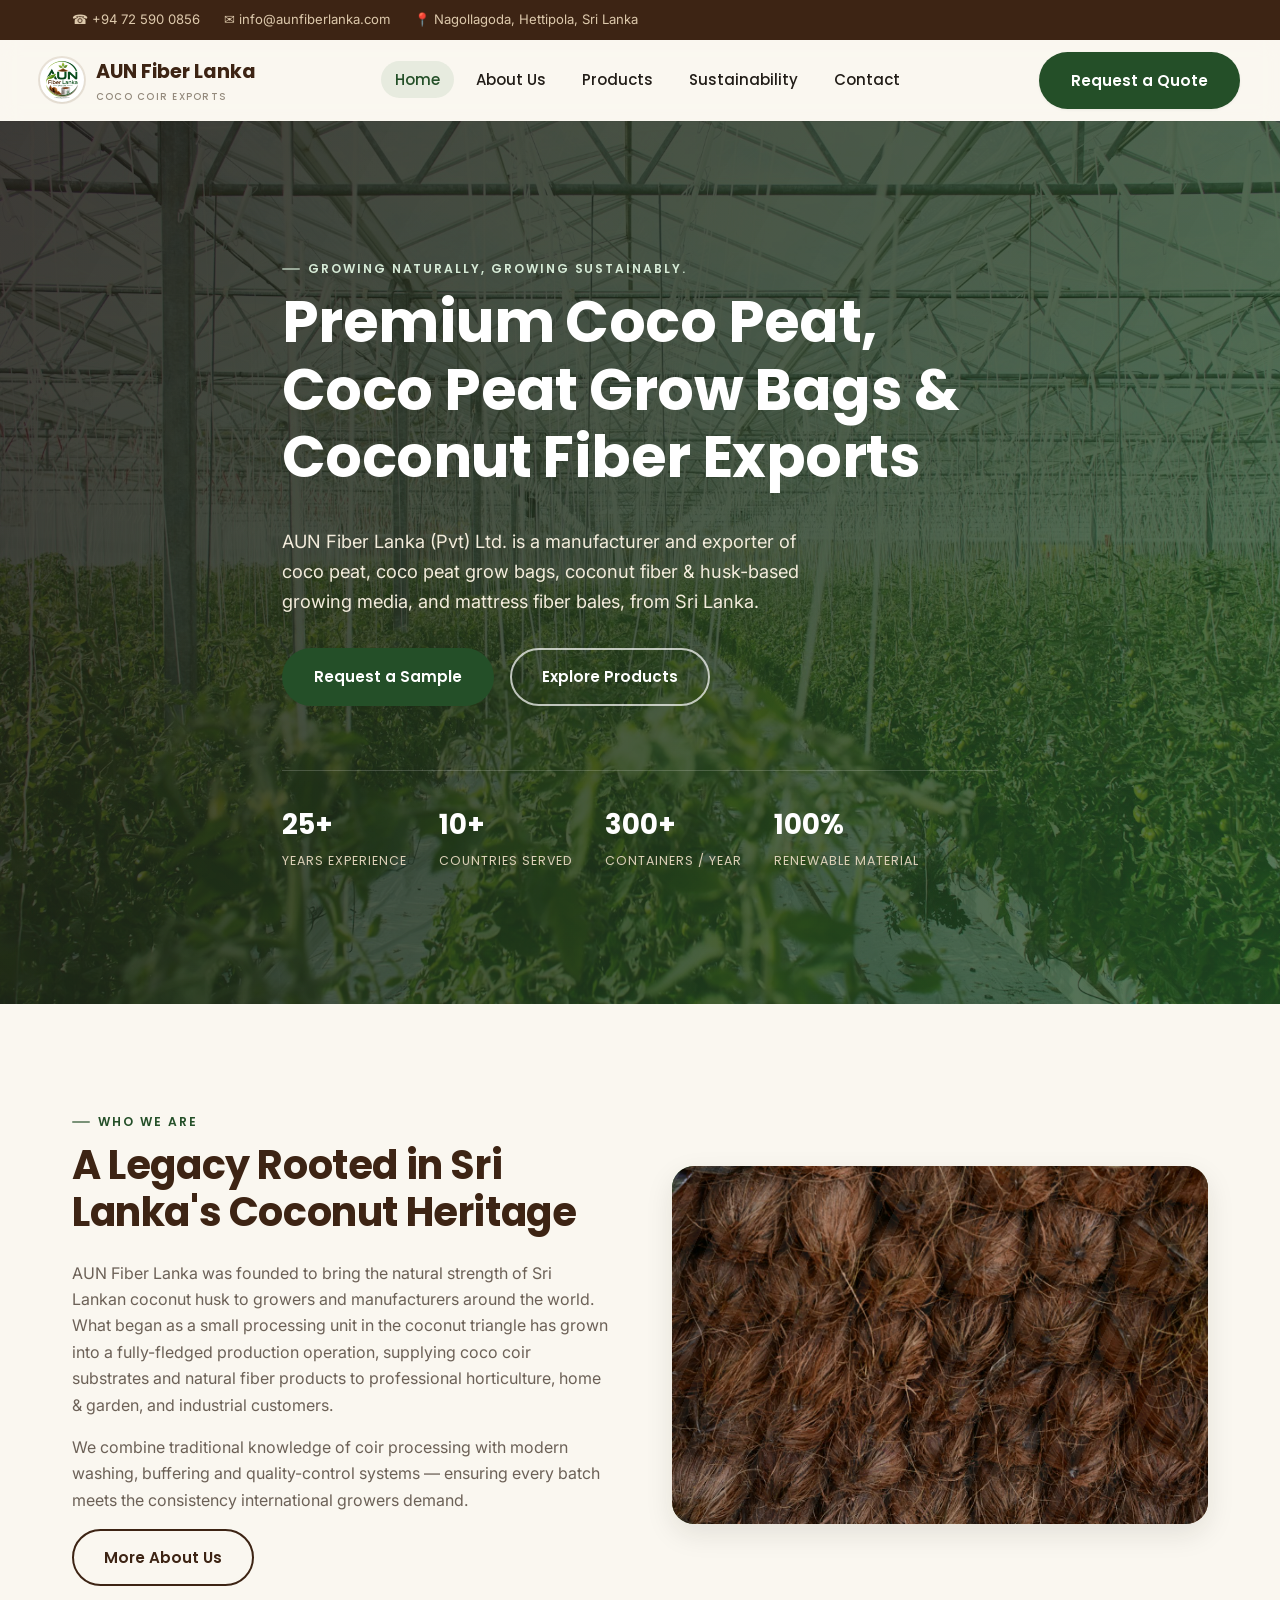
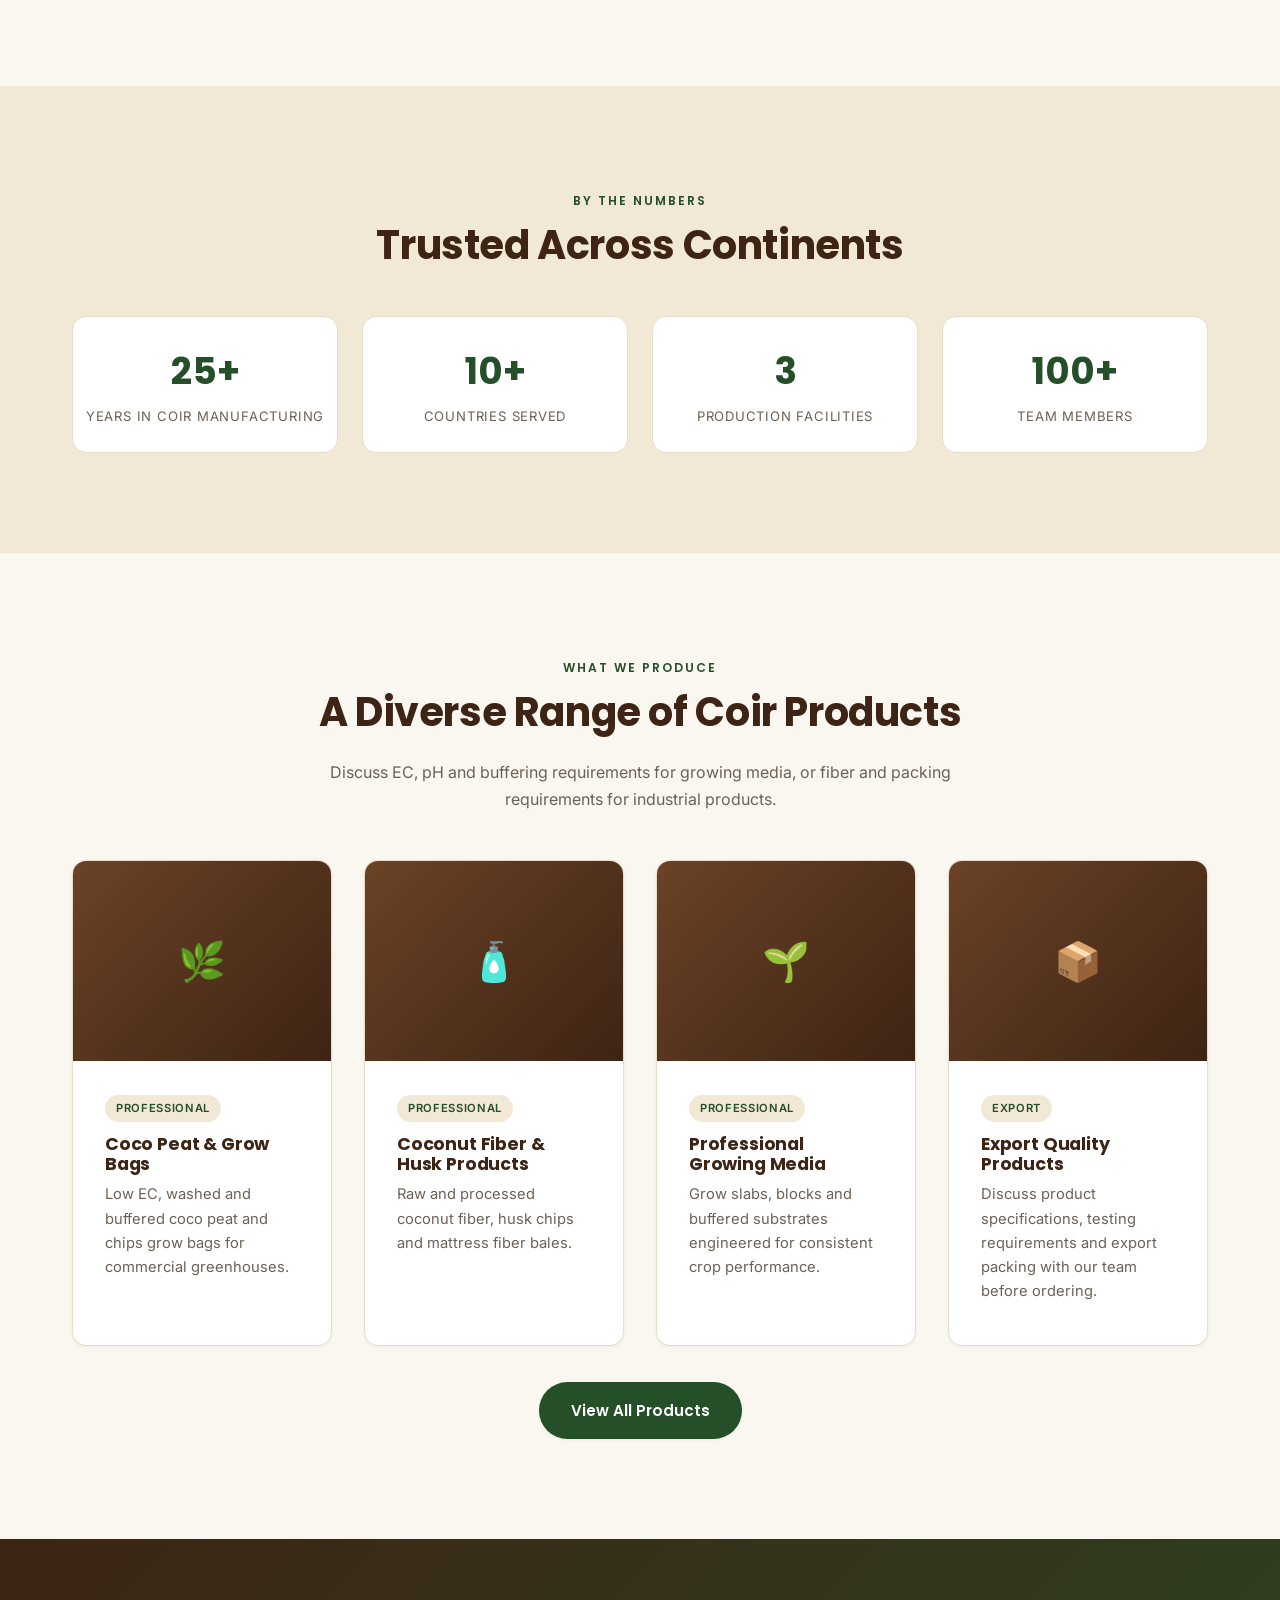
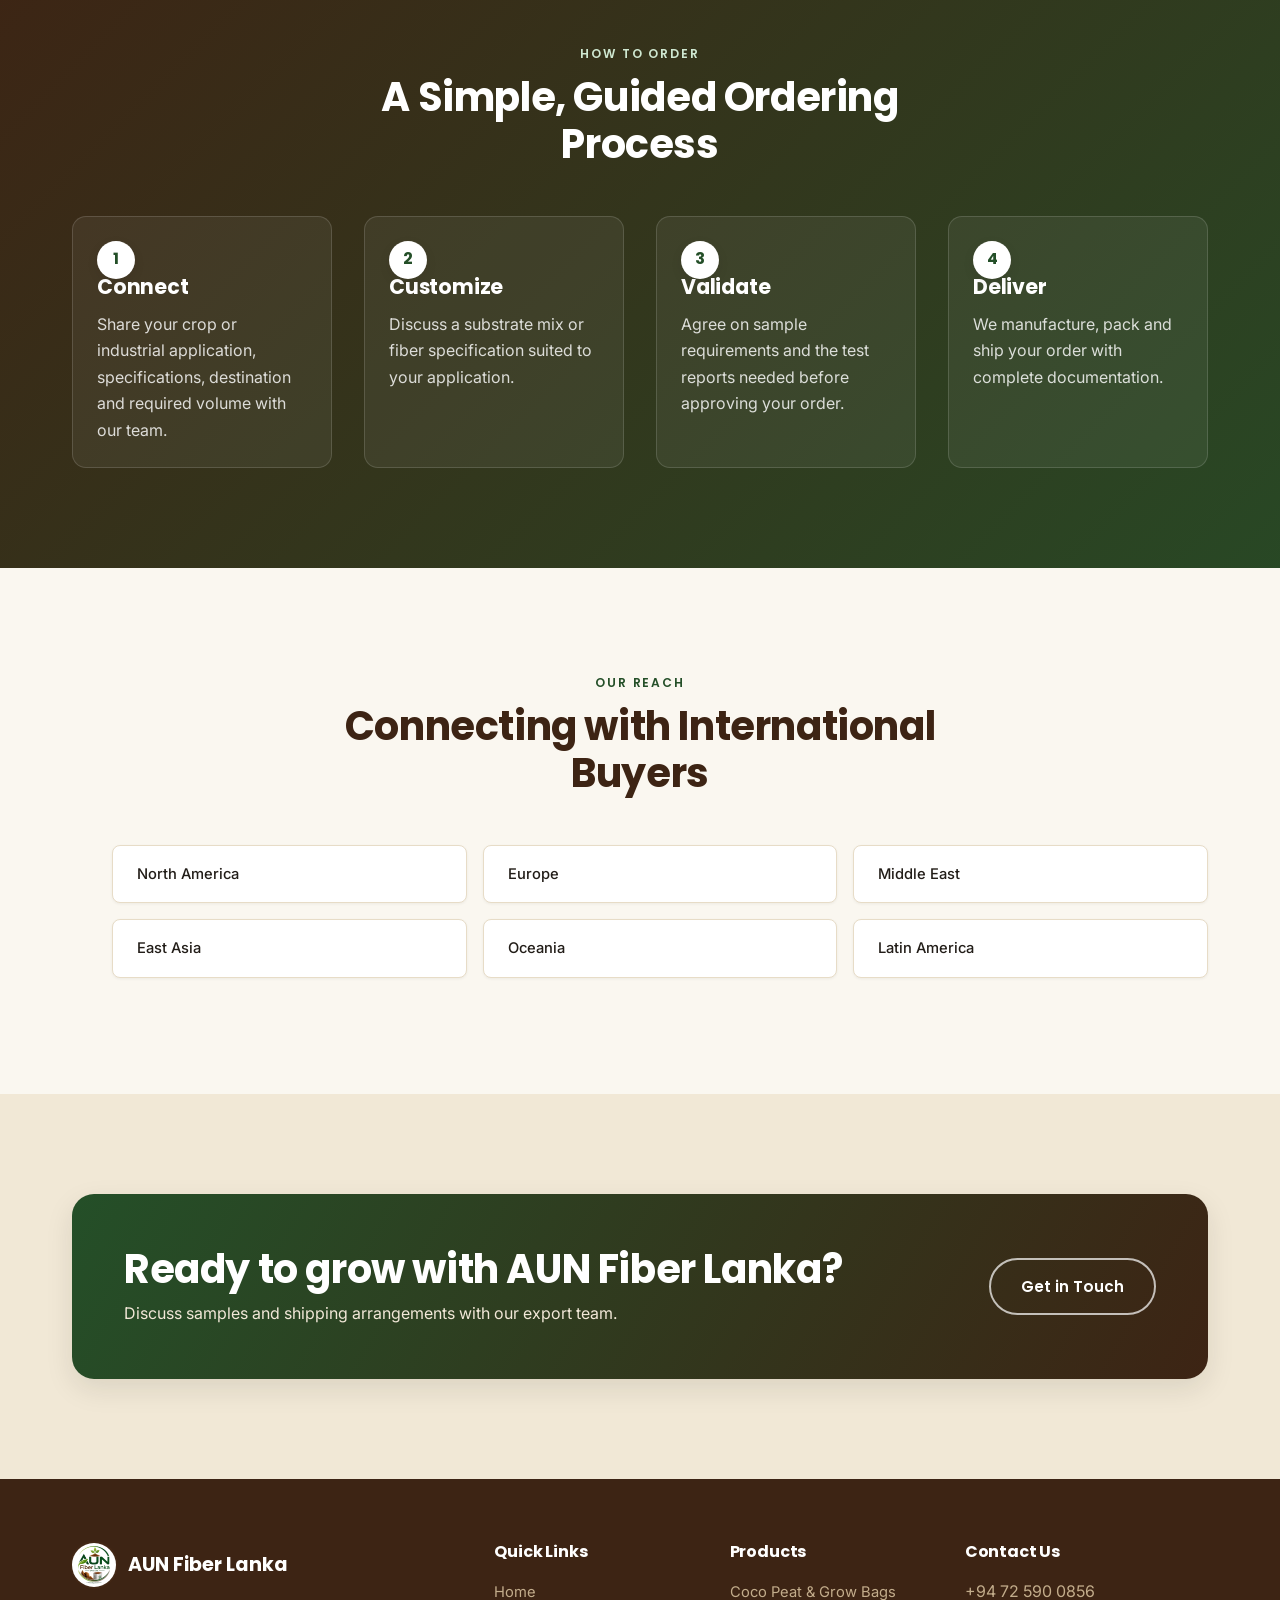
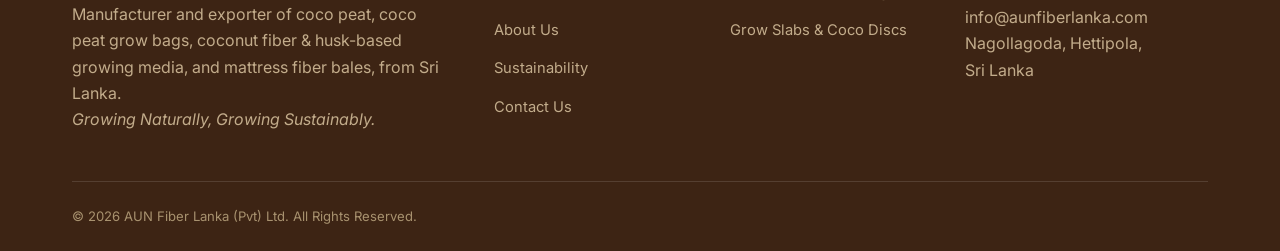
==== commit d93323ee: "Correct fiber bales wording" ====
--- a/index.html
+++ b/index.html
@@ -111,7 +111,7 @@
         <div class="body">
           <span class="tag">Professional</span>
           <h3>Coconut Fiber &amp; Husk Products</h3>
-          <p>Raw and processed coconut fiber, husk chips and mattress fiber baless.</p>
+          <p>Raw and processed coconut fiber, husk chips and mattress fiber bales.</p>
         </div>
       </div>
       <div class="product-card">
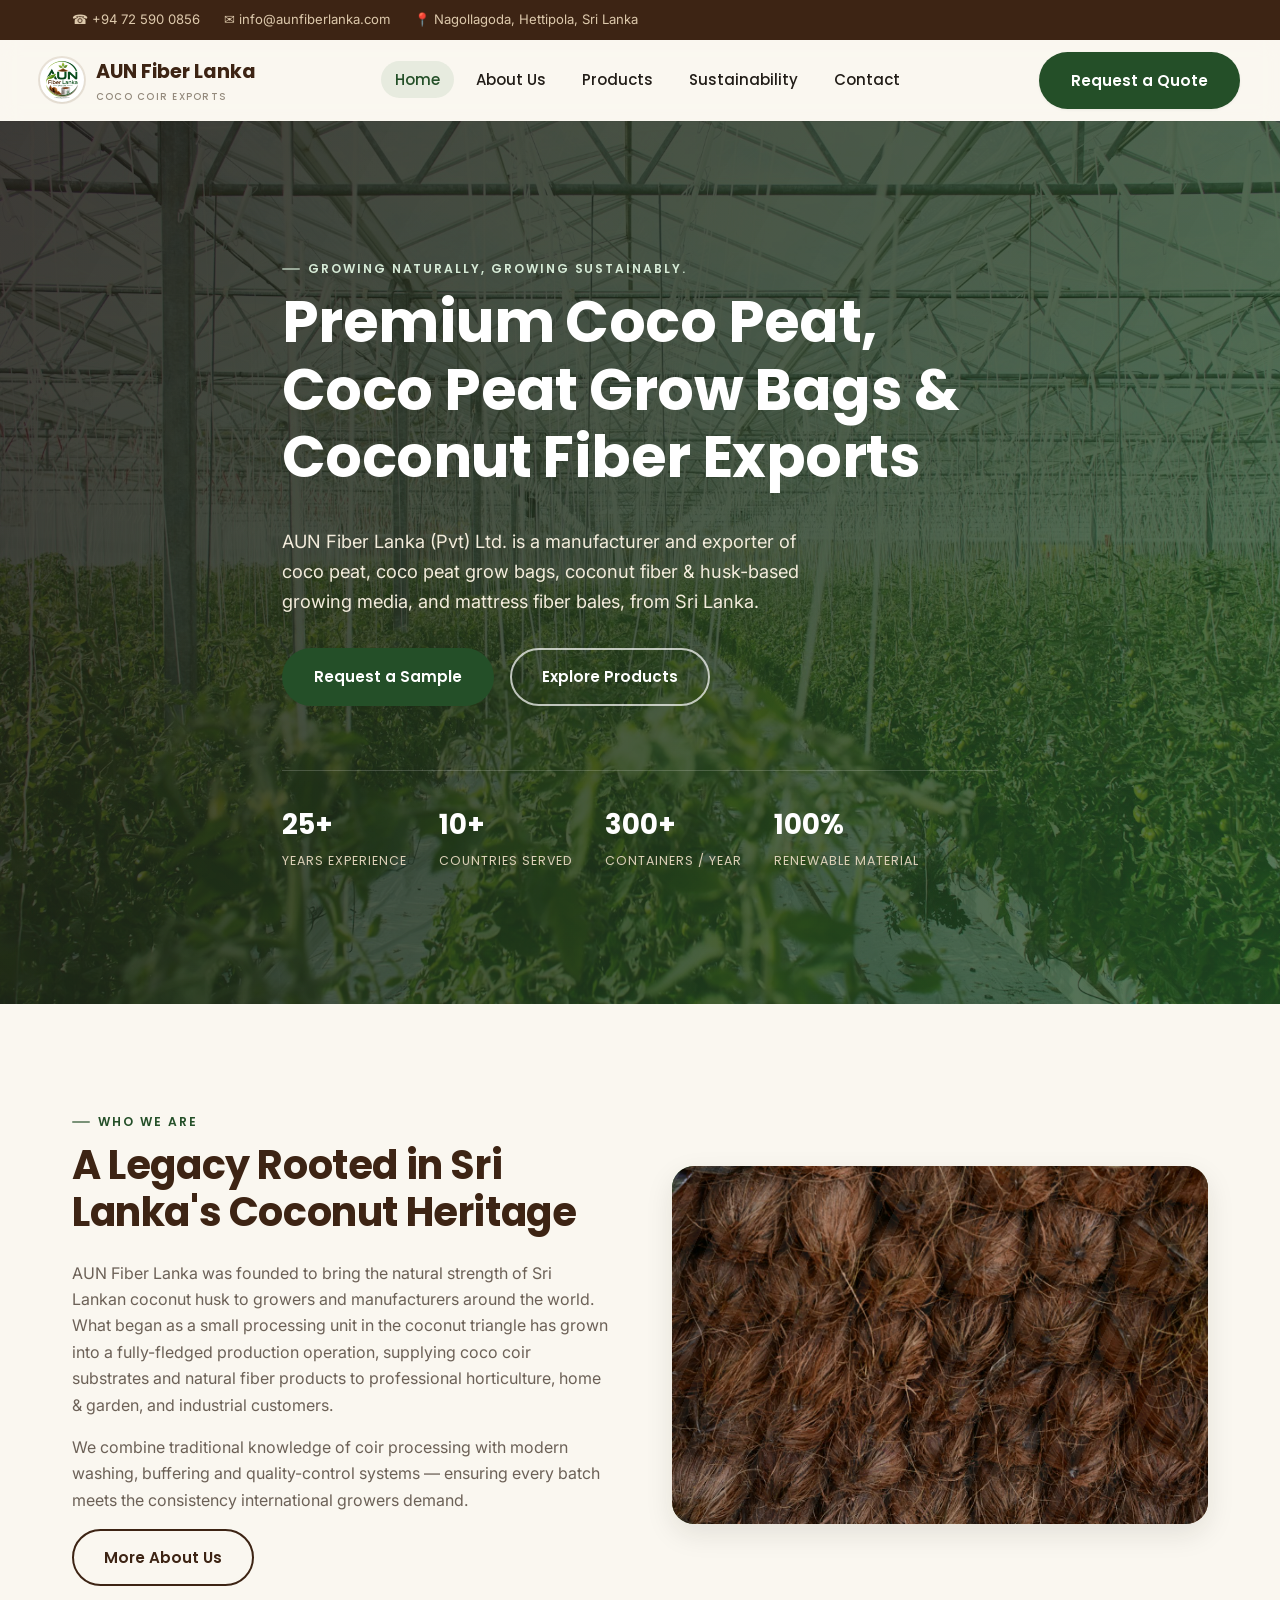
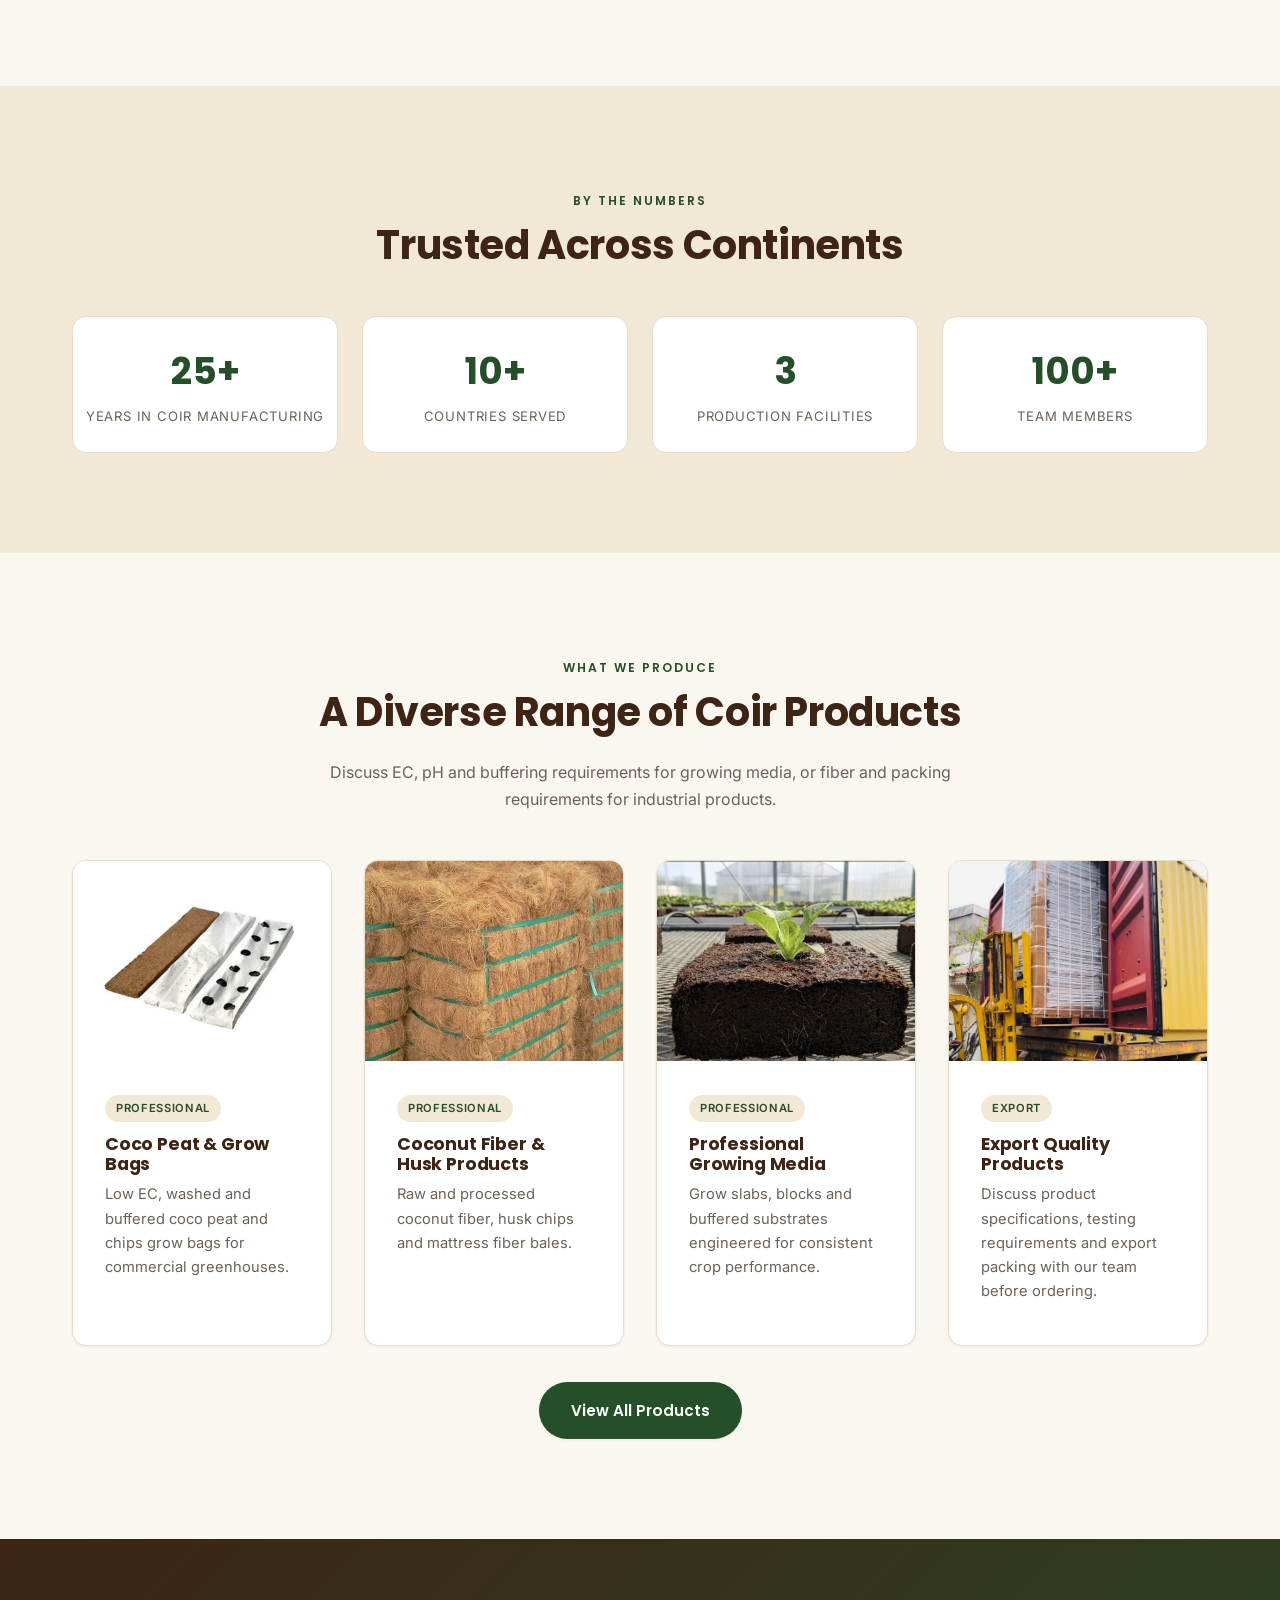
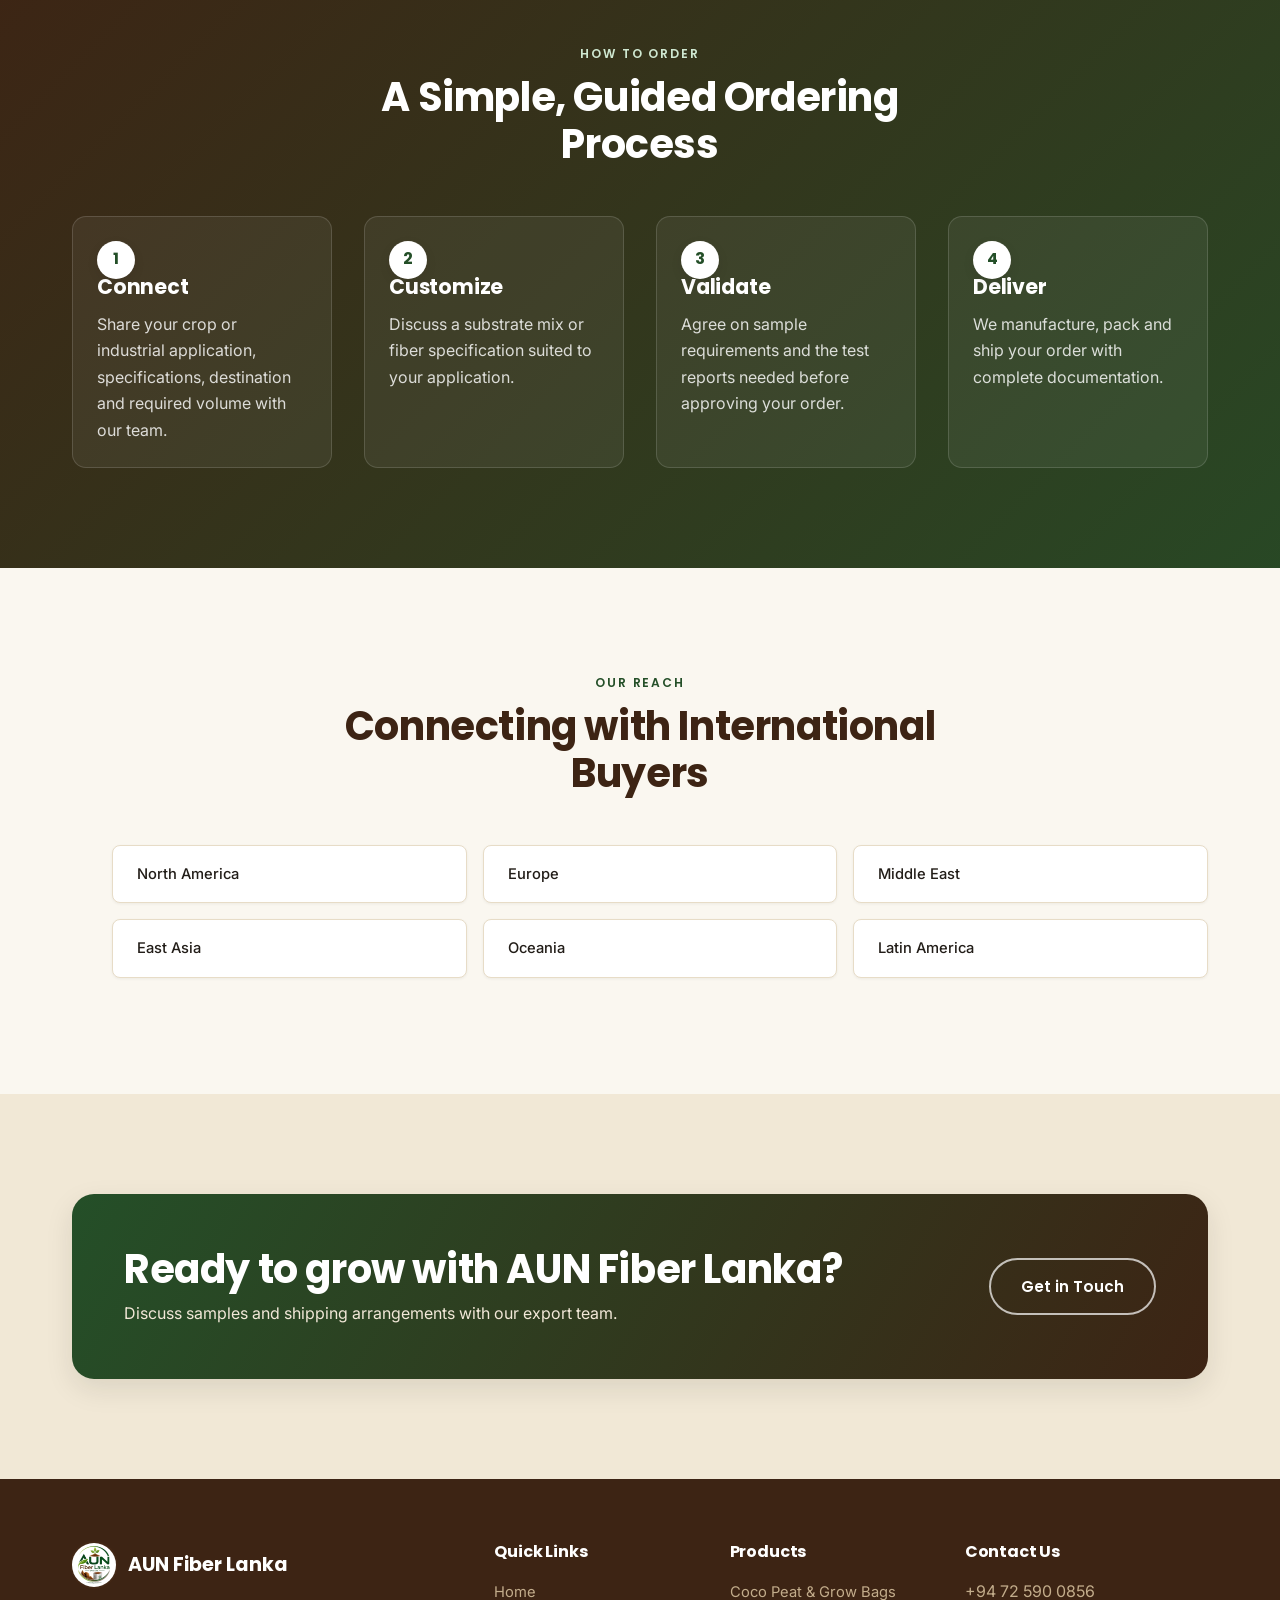
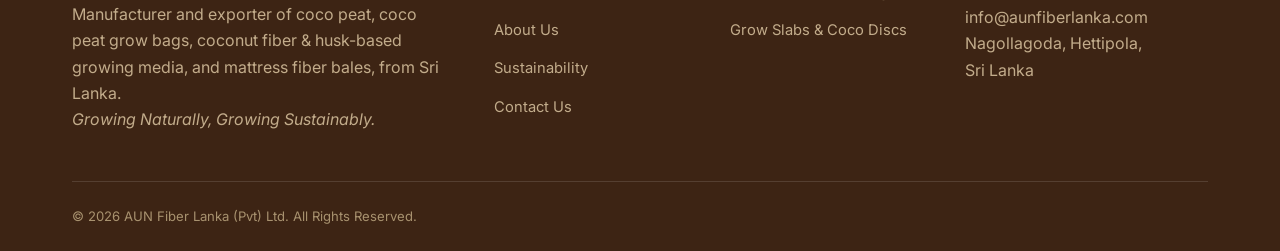
==== commit 79358d66: "Replace homepage product icons with supplied photographs" ====
--- a/index.html
+++ b/index.html
@@ -99,7 +99,7 @@
     </div>
     <div class="grid grid-4">
       <div class="product-card">
-        <div class="product-thumb">&#127807;</div>
+        <div class="product-thumb"><img src="images/home-coco-peat-grow-bags.png" alt="Coco peat slab and grow bags" width="597" height="595" loading="lazy" style="object-fit:contain; background:#fff;"></div>
         <div class="body">
           <span class="tag">Professional</span>
           <h3>Coco Peat &amp; Grow Bags</h3>
@@ -107,7 +107,7 @@
         </div>
       </div>
       <div class="product-card">
-        <div class="product-thumb">&#129524;</div>
+        <div class="product-thumb"><img src="images/home-coconut-fiber-bales.webp" alt="Stacked coconut fiber bales secured with green straps" width="1000" height="1000" loading="lazy"></div>
         <div class="body">
           <span class="tag">Professional</span>
           <h3>Coconut Fiber &amp; Husk Products</h3>
@@ -115,7 +115,7 @@
         </div>
       </div>
       <div class="product-card">
-        <div class="product-thumb">&#127793;</div>
+        <div class="product-thumb"><img src="images/home-professional-growing-media.png" alt="Young plant growing in a coir substrate block" width="849" height="643" loading="lazy"></div>
         <div class="body">
           <span class="tag">Professional</span>
           <h3>Professional Growing Media</h3>
@@ -123,7 +123,7 @@
         </div>
       </div>
       <div class="product-card">
-        <div class="product-thumb">&#128230;</div>
+        <div class="product-thumb"><img src="images/home-export-container.jpeg" alt="Wrapped export pallet being loaded into a shipping container" width="1200" height="1227" loading="lazy"></div>
         <div class="body">
           <span class="tag">Export</span>
           <h3>Export Quality Products</h3>
